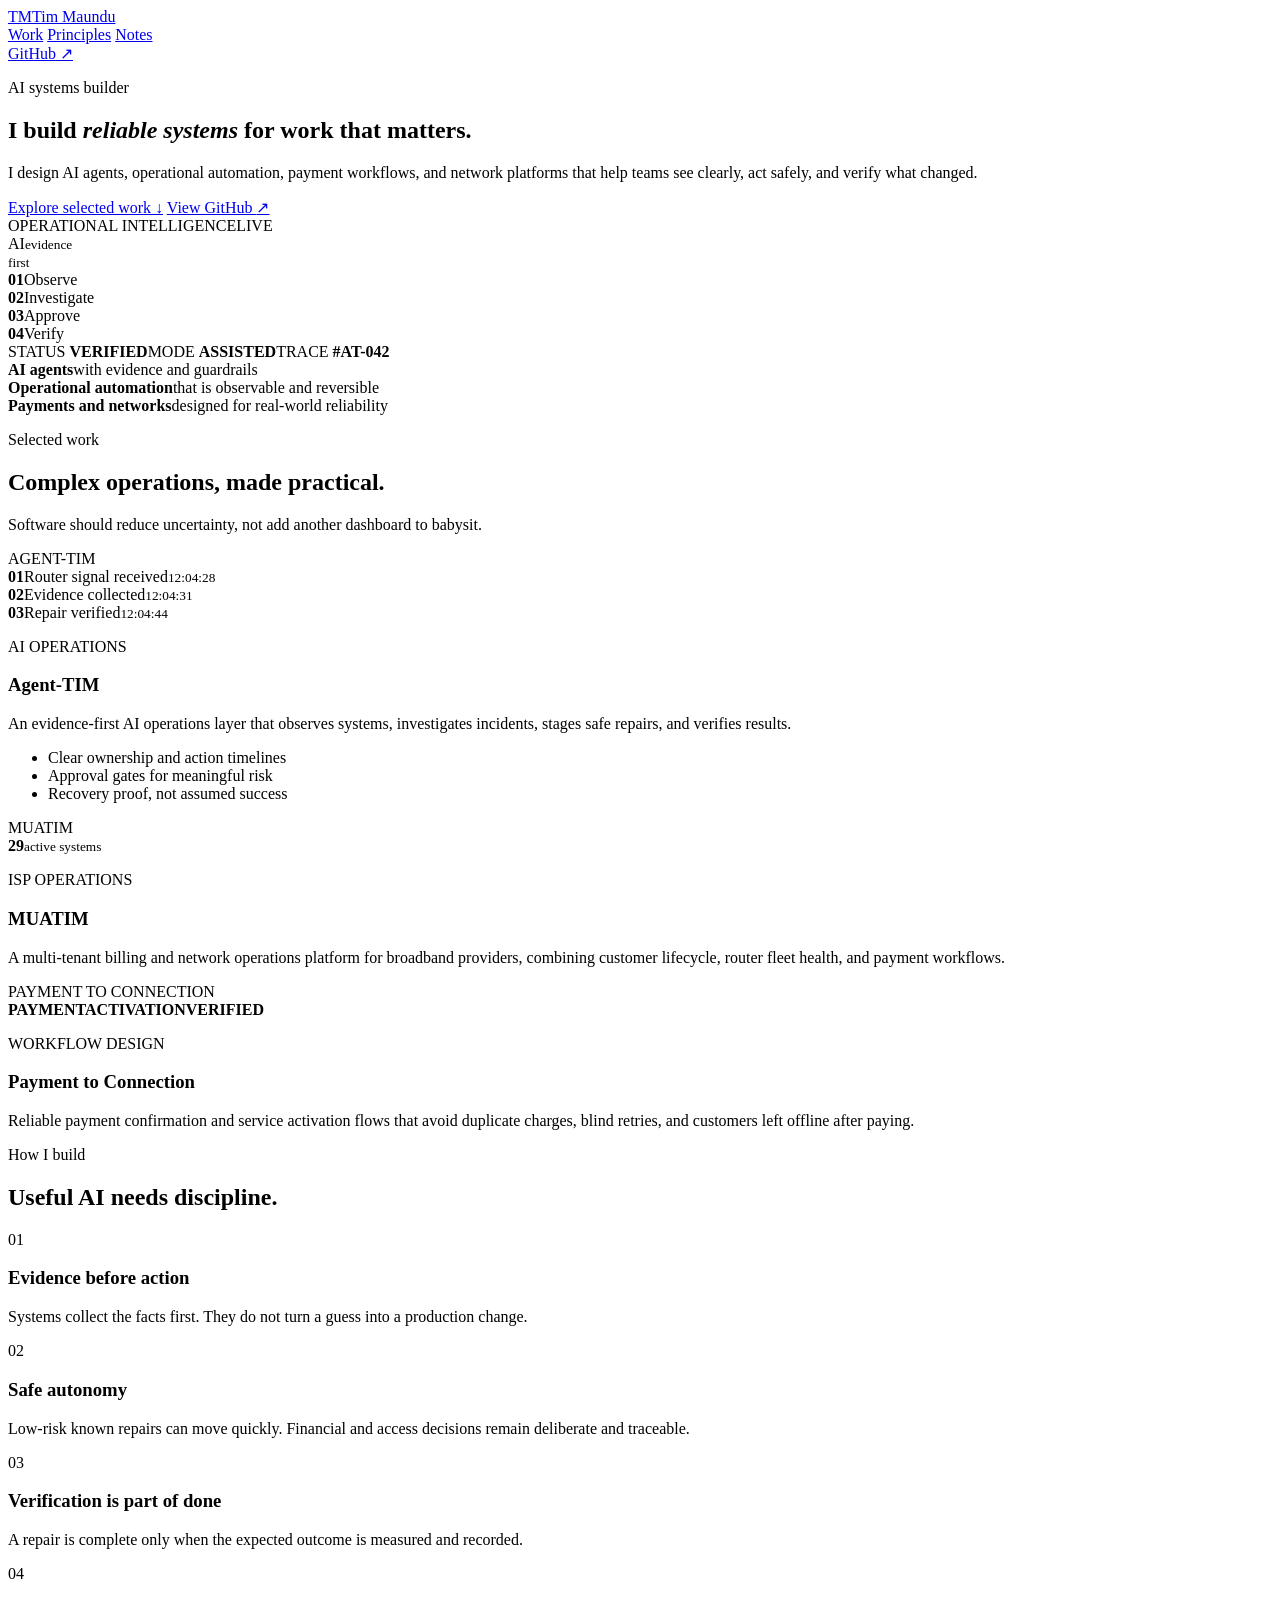
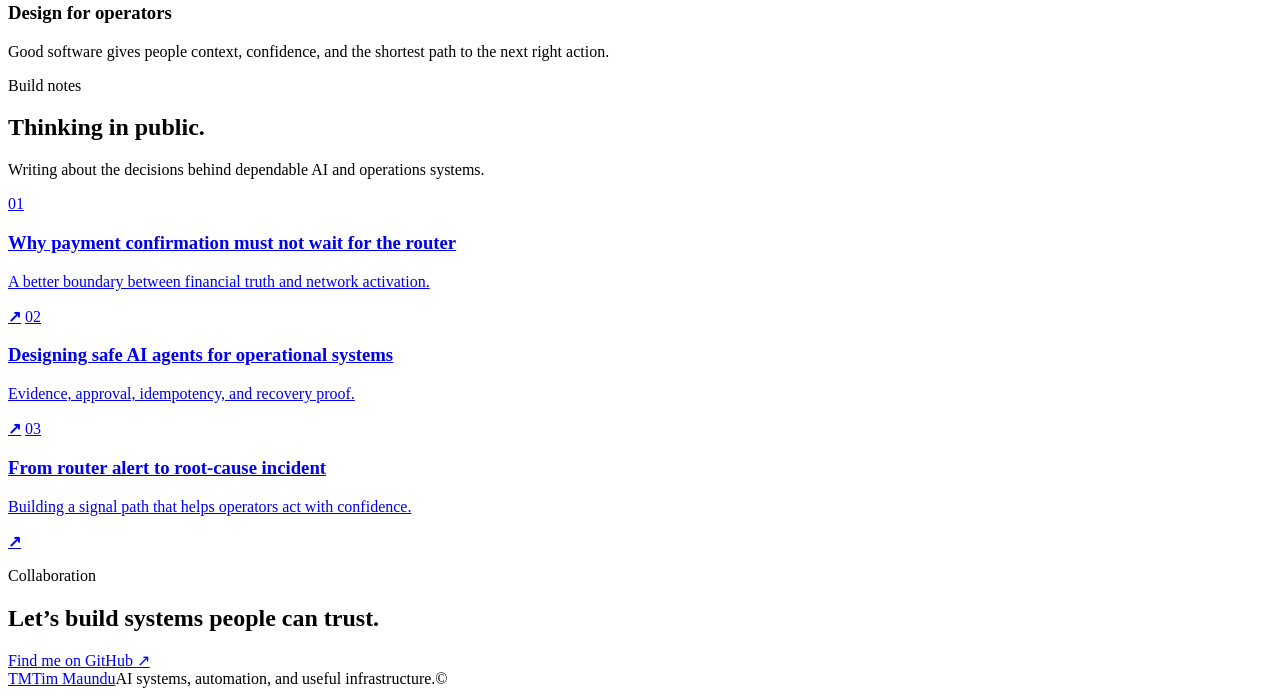
==== index.html @ 943c9ddb "Create index.html" ====
<!doctype html>
<html lang="en">
  <head>
    <meta charset="UTF-8" />
    <meta name="viewport" content="width=device-width, initial-scale=1.0" />
    <meta name="description" content="Tim Maundu builds reliable AI systems, operational automation, and network platforms." />
    <meta name="theme-color" content="#07111a" />
    <title>Tim Maundu | AI Systems Builder</title>
    <link rel="preconnect" href="https://fonts.googleapis.com" />
    <link rel="preconnect" href="https://fonts.gstatic.com" crossorigin />
    <link href="https://fonts.googleapis.com/css2?family=DM+Mono:wght@400;500&family=Manrope:wght@400;500;600;700;800&display=swap" rel="stylesheet" />
    <link rel="stylesheet" href="assets/style.css" />
  </head>
  <body>
    <div class="grid-glow" aria-hidden="true"></div>
    <header class="site-header">
      <a class="brand" href="#top" aria-label="Tim Maundu home"><span class="brand-mark">TM</span><span>Tim Maundu</span></a>
      <nav aria-label="Primary navigation">
        <a href="#work">Work</a>
        <a href="#principles">Principles</a>
        <a href="#notes">Notes</a>
      </nav>
      <a class="header-link" href="https://github.com/timmaundu" target="_blank" rel="noreferrer">GitHub <span aria-hidden="true">↗</span></a>
    </header>

    <main id="top">
      <section class="hero section-shell">
        <div class="hero-copy reveal">
          <p class="eyebrow"><span></span> AI systems builder</p>
          <h1>I build <em>reliable systems</em> for work that matters.</h1>
          <p class="hero-intro">I design AI agents, operational automation, payment workflows, and network platforms that help teams see clearly, act safely, and verify what changed.</p>
          <div class="hero-actions">
            <a class="button button-primary" href="#work">Explore selected work <span aria-hidden="true">↓</span></a>
            <a class="button button-secondary" href="https://github.com/timmaundu" target="_blank" rel="noreferrer">View GitHub <span aria-hidden="true">↗</span></a>
          </div>
        </div>
        <div class="system-panel reveal delay-1" aria-label="Illustration of an AI operations system">
          <div class="system-topline"><span class="signal"></span><span>OPERATIONAL INTELLIGENCE</span><span class="live">LIVE</span></div>
          <div class="system-core">
            <div class="orbit orbit-one"></div><div class="orbit orbit-two"></div>
            <div class="core"><span>AI</span><small>evidence<br />first</small></div>
            <div class="node node-a"><b>01</b><span>Observe</span></div>
            <div class="node node-b"><b>02</b><span>Investigate</span></div>
            <div class="node node-c"><b>03</b><span>Approve</span></div>
            <div class="node node-d"><b>04</b><span>Verify</span></div>
          </div>
          <div class="system-footer"><span>STATUS <b>VERIFIED</b></span><span>MODE <b>ASSISTED</b></span><span>TRACE <b>#AT-042</b></span></div>
        </div>
      </section>

      <section class="proof-strip section-shell reveal" aria-label="Focus areas">
        <div><strong>AI agents</strong><span>with evidence and guardrails</span></div>
        <div><strong>Operational automation</strong><span>that is observable and reversible</span></div>
        <div><strong>Payments and networks</strong><span>designed for real-world reliability</span></div>
      </section>

      <section id="work" class="work section-shell">
        <div class="section-heading reveal"><p class="eyebrow"><span></span> Selected work</p><h2>Complex operations, made practical.</h2><p>Software should reduce uncertainty, not add another dashboard to babysit.</p></div>
        <div class="project-grid">
          <article class="project project-featured reveal">
            <div class="project-visual agent-visual"><div class="visual-header"><span>AGENT-TIM</span><i></i><i></i><i></i></div><div class="timeline"><div><b>01</b><span>Router signal received</span><small>12:04:28</small></div><div><b>02</b><span>Evidence collected</span><small>12:04:31</small></div><div class="active"><b>03</b><span>Repair verified</span><small>12:04:44</small></div></div></div>
            <div class="project-content"><p class="project-label">AI OPERATIONS</p><h3>Agent-TIM</h3><p>An evidence-first AI operations layer that observes systems, investigates incidents, stages safe repairs, and verifies results.</p><ul><li>Clear ownership and action timelines</li><li>Approval gates for meaningful risk</li><li>Recovery proof, not assumed success</li></ul></div>
          </article>
          <article class="project reveal delay-1">
            <div class="project-visual muatim-visual"><span>MUATIM</span><div class="metric-row"><b>29</b><small>active systems</small></div><div class="bars"><i></i><i></i><i></i><i></i><i></i><i></i></div></div>
            <div class="project-content"><p class="project-label">ISP OPERATIONS</p><h3>MUATIM</h3><p>A multi-tenant billing and network operations platform for broadband providers, combining customer lifecycle, router fleet health, and payment workflows.</p></div>
          </article>
          <article class="project reveal delay-2">
            <div class="project-visual payment-visual"><span>PAYMENT TO CONNECTION</span><div class="payment-flow"><b>PAYMENT</b><i></i><b>ACTIVATION</b><i></i><b>VERIFIED</b></div></div>
            <div class="project-content"><p class="project-label">WORKFLOW DESIGN</p><h3>Payment to Connection</h3><p>Reliable payment confirmation and service activation flows that avoid duplicate charges, blind retries, and customers left offline after paying.</p></div>
          </article>
        </div>
      </section>

      <section id="principles" class="principles section-shell">
        <div class="section-heading reveal"><p class="eyebrow"><span></span> How I build</p><h2>Useful AI needs discipline.</h2></div>
        <div class="principle-grid">
          <article class="reveal"><span>01</span><h3>Evidence before action</h3><p>Systems collect the facts first. They do not turn a guess into a production change.</p></article>
          <article class="reveal delay-1"><span>02</span><h3>Safe autonomy</h3><p>Low-risk known repairs can move quickly. Financial and access decisions remain deliberate and traceable.</p></article>
          <article class="reveal delay-2"><span>03</span><h3>Verification is part of done</h3><p>A repair is complete only when the expected outcome is measured and recorded.</p></article>
          <article class="reveal delay-3"><span>04</span><h3>Design for operators</h3><p>Good software gives people context, confidence, and the shortest path to the next right action.</p></article>
        </div>
      </section>

      <section id="notes" class="notes section-shell">
        <div class="section-heading reveal"><p class="eyebrow"><span></span> Build notes</p><h2>Thinking in public.</h2><p>Writing about the decisions behind dependable AI and operations systems.</p></div>
        <div class="note-list reveal">
          <a href="https://github.com/timmaundu" target="_blank" rel="noreferrer"><span>01</span><div><h3>Why payment confirmation must not wait for the router</h3><p>A better boundary between financial truth and network activation.</p></div><b>↗</b></a>
          <a href="https://github.com/timmaundu" target="_blank" rel="noreferrer"><span>02</span><div><h3>Designing safe AI agents for operational systems</h3><p>Evidence, approval, idempotency, and recovery proof.</p></div><b>↗</b></a>
          <a href="https://github.com/timmaundu" target="_blank" rel="noreferrer"><span>03</span><div><h3>From router alert to root-cause incident</h3><p>Building a signal path that helps operators act with confidence.</p></div><b>↗</b></a>
        </div>
      </section>

      <section class="contact section-shell reveal"><p class="eyebrow"><span></span> Collaboration</p><h2>Let’s build systems people can trust.</h2><a class="button button-primary" href="https://github.com/timmaundu" target="_blank" rel="noreferrer">Find me on GitHub <span aria-hidden="true">↗</span></a></section>
    </main>
    <footer><a class="brand" href="#top"><span class="brand-mark">TM</span><span>Tim Maundu</span></a><span>AI systems, automation, and useful infrastructure.</span><span>© <span id="year"></span></span></footer>
    <script src="assets/app.js"></script>
  </body>
</html>
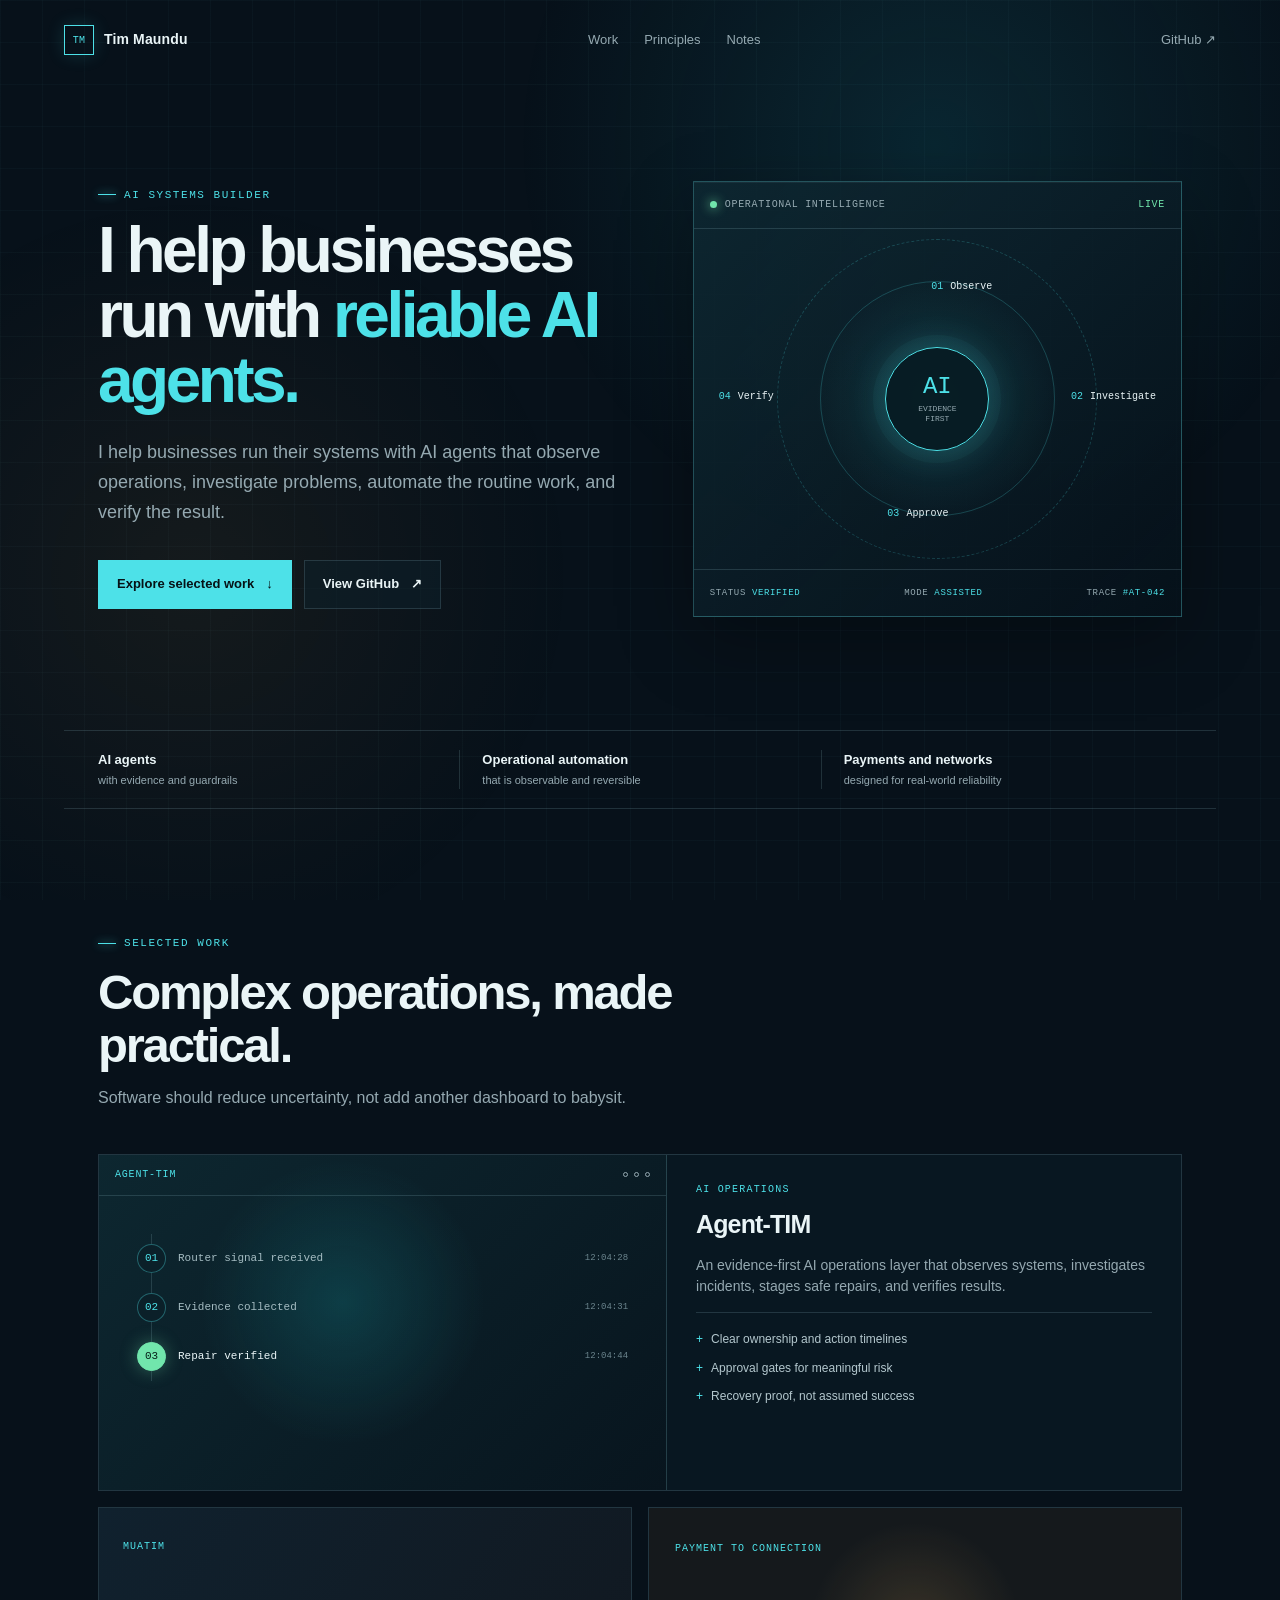
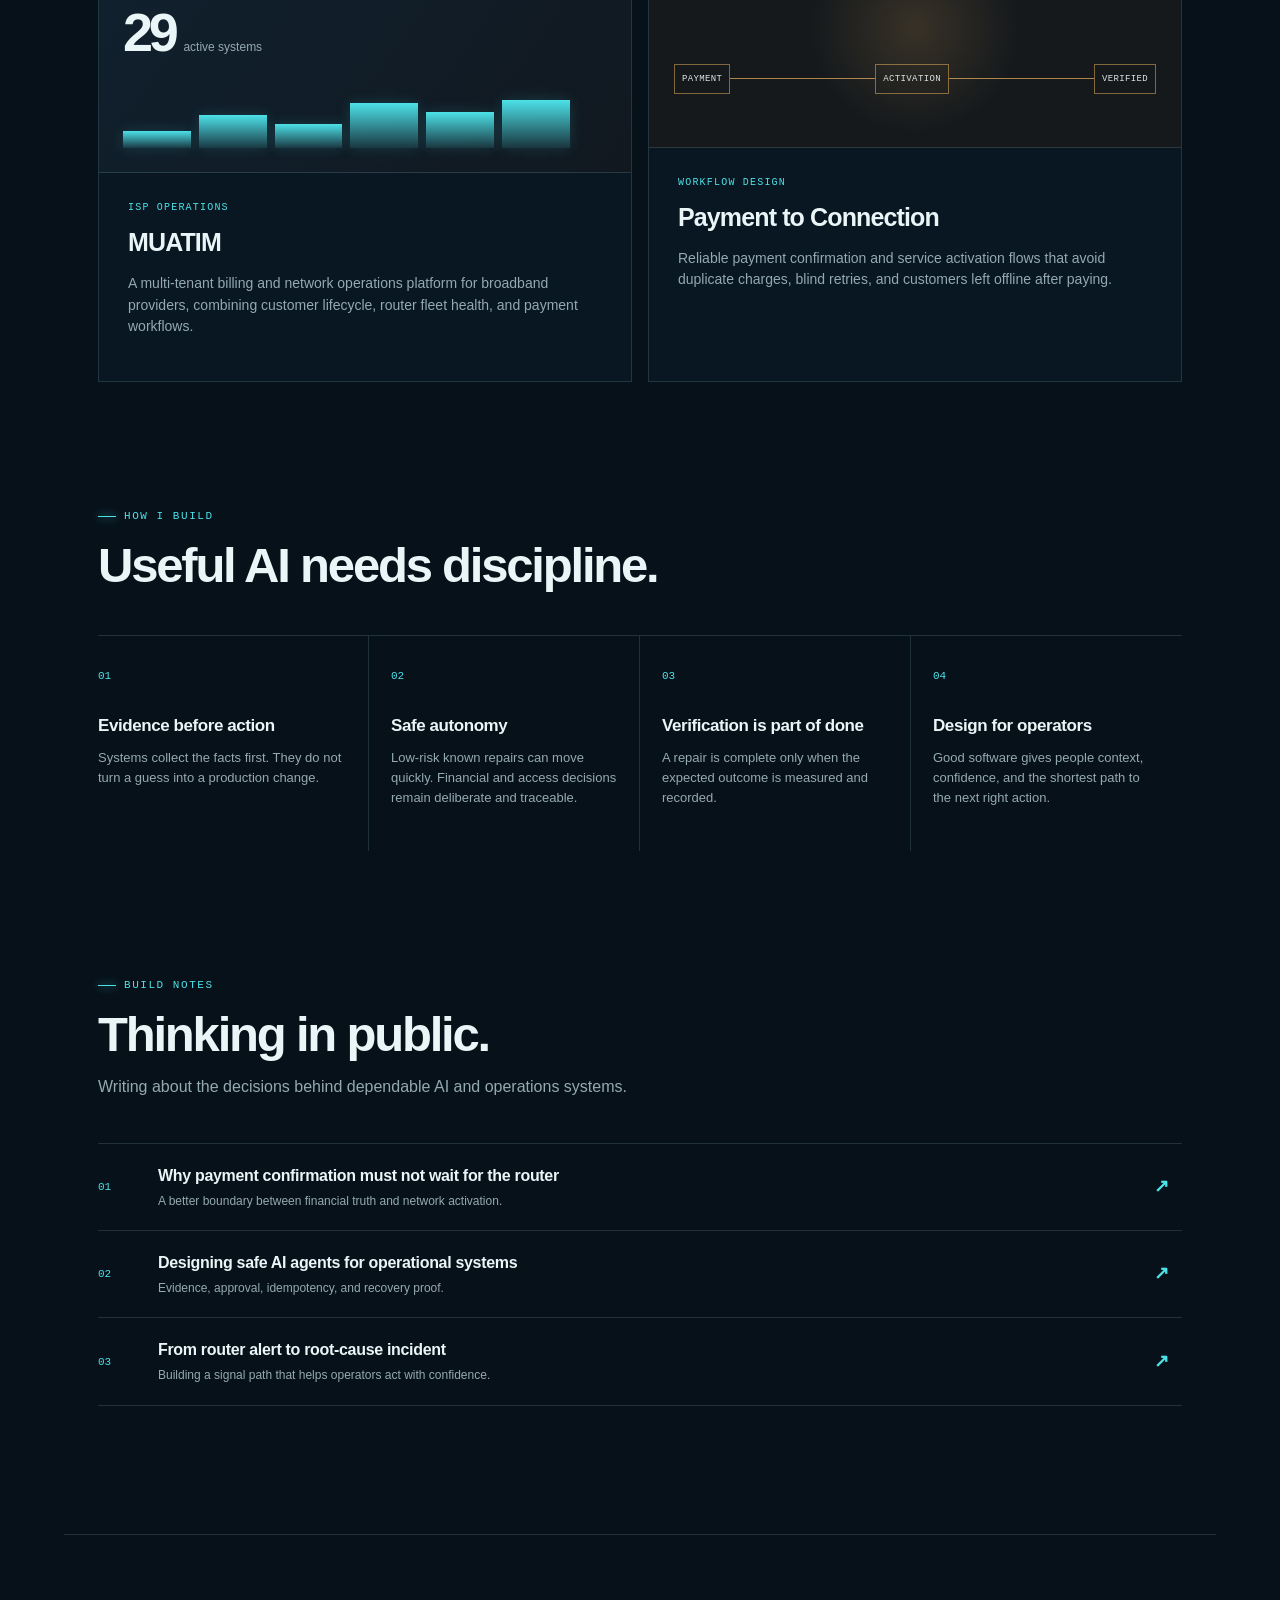
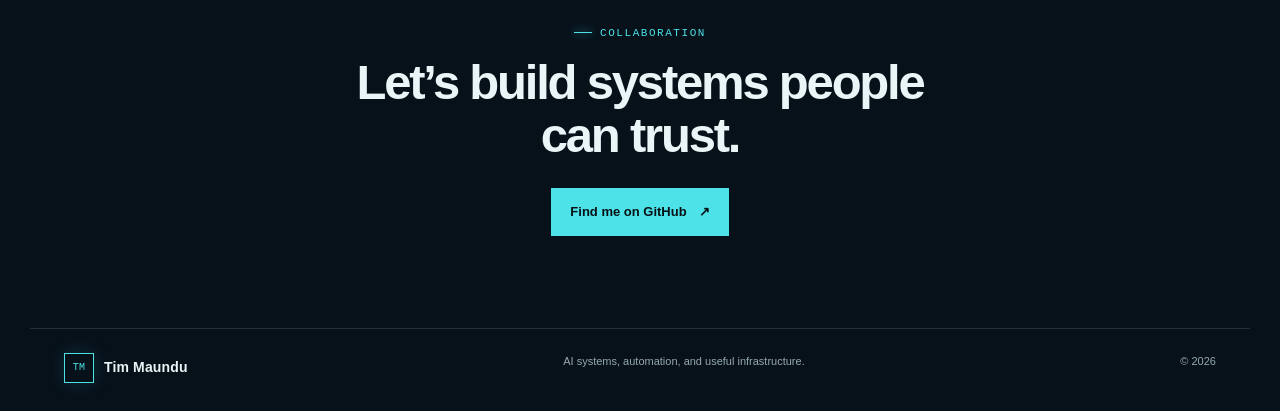
==== commit 06e830f6: "Update index.html" ====
--- a/index.html
+++ b/index.html
@@ -27,8 +27,8 @@
       <section class="hero section-shell">
         <div class="hero-copy reveal">
           <p class="eyebrow"><span></span> AI systems builder</p>
-          <h1>I build <em>reliable systems</em> for work that matters.</h1>
-          <p class="hero-intro">I design AI agents, operational automation, payment workflows, and network platforms that help teams see clearly, act safely, and verify what changed.</p>
+          <h1>I help businesses run with <em>reliable AI agents.</em></h1>
+          <p class="hero-intro">I help businesses run their systems with AI agents that observe operations, investigate problems, automate the routine work, and verify the result.</p>
           <div class="hero-actions">
             <a class="button button-primary" href="#work">Explore selected work <span aria-hidden="true">↓</span></a>
             <a class="button button-secondary" href="https://github.com/timmaundu" target="_blank" rel="noreferrer">View GitHub <span aria-hidden="true">↗</span></a>
--- a/assets/style.css
+++ b/assets/style.css
@@ -0,0 +1 @@
+:root{--ink:#eaf5f7;--muted:#95a9b1;--line:rgba(166,219,226,.16);--surface:#0b1821;--deep:#07111a;--cyan:#4de1e8;--amber:#ffbf65;--green:#71e6ac;--font:'Manrope',sans-serif;--mono:'DM Mono',monospace}*{box-sizing:border-box}html{scroll-behavior:smooth}body{margin:0;color:var(--ink);background:var(--deep);font-family:var(--font);line-height:1.55;overflow-x:hidden}.grid-glow{position:fixed;z-index:-1;inset:0;background:radial-gradient(circle at 73% 16%,rgba(25,148,168,.16),transparent 26rem),radial-gradient(circle at 15% 64%,rgba(255,176,79,.06),transparent 24rem),linear-gradient(rgba(112,188,197,.035) 1px,transparent 1px),linear-gradient(90deg,rgba(112,188,197,.035) 1px,transparent 1px);background-size:auto,auto,42px 42px,42px 42px}.site-header{max-width:1220px;margin:auto;padding:25px 34px;display:flex;align-items:center;justify-content:space-between}.brand{display:inline-flex;align-items:center;gap:10px;color:var(--ink);text-decoration:none;font-size:14px;font-weight:800;letter-spacing:.01em}.brand-mark{display:grid;place-items:center;width:30px;height:30px;border:1px solid var(--cyan);color:var(--cyan);font:500 10px var(--mono);box-shadow:0 0 18px rgba(77,225,232,.15)}nav{display:flex;gap:26px}nav a,.header-link{color:var(--muted);font-size:13px;text-decoration:none;transition:color .2s}nav a:hover,.header-link:hover{color:var(--cyan)}.section-shell{max-width:1152px;margin:auto;padding-left:34px;padding-right:34px}.hero{min-height:650px;display:grid;grid-template-columns:1.05fr .95fr;align-items:center;gap:54px;padding-top:65px;padding-bottom:78px}.eyebrow{margin:0 0 17px;color:var(--cyan);font:500 11px var(--mono);letter-spacing:.14em;text-transform:uppercase;display:flex;align-items:center;gap:8px}.eyebrow span{width:18px;height:1px;background:var(--cyan);box-shadow:0 0 9px var(--cyan)}h1,h2,h3,p{margin-top:0}h1{max-width:660px;font-size:clamp(42px,5vw,70px);letter-spacing:-.055em;line-height:1.02;margin-bottom:25px}h1 em{font-style:normal;color:var(--cyan)}.hero-intro{max-width:580px;color:var(--muted);font-size:18px;line-height:1.65}.hero-actions{display:flex;flex-wrap:wrap;gap:12px;margin-top:33px}.button{display:inline-flex;align-items:center;gap:12px;padding:13px 18px;text-decoration:none;font-size:13px;font-weight:800;border:1px solid var(--line);transition:transform .2s,background .2s}.button:hover{transform:translateY(-2px)}.button-primary{color:#061216;background:var(--cyan);border-color:var(--cyan)}.button-secondary{color:var(--ink);background:rgba(14,35,45,.48)}.system-panel{border:1px solid rgba(99,222,230,.29);background:linear-gradient(135deg,rgba(14,39,49,.92),rgba(6,17,26,.75));box-shadow:0 24px 70px rgba(0,0,0,.3),inset 0 1px 0 rgba(255,255,255,.05);min-height:435px;position:relative;overflow:hidden}.system-topline,.system-footer{height:47px;border-bottom:1px solid var(--line);padding:0 16px;display:flex;align-items:center;gap:8px;font:500 10px var(--mono);letter-spacing:.07em;color:var(--muted)}.system-topline .signal{width:7px;height:7px;background:var(--green);border-radius:50%;box-shadow:0 0 11px var(--green)}.system-topline .live{margin-left:auto;color:var(--green)}.system-core{height:340px;position:relative;display:grid;place-items:center;background:radial-gradient(circle,rgba(50,187,195,.17),transparent 41%)}.core{z-index:3;width:104px;height:104px;border-radius:50%;display:grid;place-content:center;text-align:center;border:1px solid var(--cyan);background:rgba(7,27,35,.9);box-shadow:0 0 0 12px rgba(77,225,232,.04),0 0 38px rgba(77,225,232,.23)}.core span{font:500 24px var(--mono);color:var(--cyan)}.core small{font:500 8px var(--mono);color:var(--muted);line-height:1.2;margin-top:4px;text-transform:uppercase}.orbit{position:absolute;border:1px solid rgba(77,225,232,.22);border-radius:50%}.orbit-one{width:235px;height:235px;animation:spin 15s linear infinite}.orbit-two{width:320px;height:320px;border-style:dashed;animation:spin 26s linear reverse infinite}.node{position:absolute;z-index:4;display:flex;gap:7px;align-items:center;font-size:10px;font-family:var(--mono);color:var(--ink)}.node b{color:var(--cyan);font-weight:500}.node-a{top:50px;left:55%;transform:translateX(-50%)}.node-b{right:25px;top:160px}.node-c{bottom:47px;left:46%;transform:translateX(-50%)}.node-d{left:25px;top:160px}.system-footer{border-top:1px solid var(--line);border-bottom:0;justify-content:space-between;font-size:9px}.system-footer b{color:var(--cyan);font-weight:500}.proof-strip{border-top:1px solid var(--line);border-bottom:1px solid var(--line);display:grid;grid-template-columns:repeat(3,1fr);padding-top:19px;padding-bottom:19px}.proof-strip div{padding:0 22px;border-left:1px solid var(--line)}.proof-strip div:first-child{padding-left:0;border:0}.proof-strip strong{display:block;font-size:13px}.proof-strip span{display:block;color:var(--muted);font-size:11px;margin-top:2px}.work,.principles,.notes{padding-top:128px}.section-heading{max-width:650px;margin-bottom:43px}.section-heading h2,.contact h2{font-size:clamp(31px,4vw,49px);line-height:1.08;letter-spacing:-.045em;margin-bottom:14px}.section-heading>p:last-child{color:var(--muted);font-size:16px}.project-grid{display:grid;grid-template-columns:1fr 1fr;gap:16px}.project{border:1px solid var(--line);background:rgba(11,28,38,.63);min-width:0}.project-featured{grid-column:span 2;display:grid;grid-template-columns:1.05fr .95fr}.project-visual{min-height:240px;border-bottom:1px solid var(--line);position:relative;overflow:hidden}.project-featured .project-visual{border-bottom:0;border-right:1px solid var(--line);min-height:335px}.project-content{padding:29px}.project-label{font:500 10px var(--mono);color:var(--cyan);letter-spacing:.12em}.project-content h3{font-size:25px;letter-spacing:-.035em;margin-bottom:11px}.project-content>p:not(.project-label){color:var(--muted);font-size:14px}.project-content ul{padding:12px 0 0;margin:0;list-style:none;border-top:1px solid var(--line);color:#b4c8ce;font-size:12px}.project-content li{padding:5px 0}.project-content li:before{content:'+';color:var(--cyan);margin-right:8px}.agent-visual{background:radial-gradient(circle at 43% 44%,rgba(26,196,204,.18),transparent 38%),linear-gradient(135deg,#0d2730,#08151e)}.visual-header{height:41px;border-bottom:1px solid var(--line);display:flex;align-items:center;gap:6px;padding:0 16px;color:var(--cyan);font:500 10px var(--mono);letter-spacing:.08em}.visual-header i{width:5px;height:5px;border:1px solid var(--muted);border-radius:50%;margin-left:auto}.visual-header i~i{margin-left:0}.timeline{position:absolute;left:38px;right:38px;top:79px}.timeline:before{content:'';position:absolute;top:0;bottom:0;left:14px;width:1px;background:var(--line)}.timeline div{display:grid;grid-template-columns:30px 1fr auto;align-items:center;gap:11px;padding:10px 0;position:relative;font:500 11px var(--mono);color:#a5bcc2}.timeline b{z-index:1;width:29px;height:29px;border-radius:50%;display:grid;place-items:center;color:var(--cyan);background:#0b2029;border:1px solid rgba(77,225,232,.35);font-weight:400}.timeline small{font-size:9px;color:#6b848d}.timeline .active{color:var(--ink)}.timeline .active b{background:var(--green);border-color:var(--green);color:#062019;box-shadow:0 0 17px rgba(113,230,172,.35)}.muatim-visual{padding:24px;background:linear-gradient(125deg,#10212e,#111820)}.muatim-visual>span,.payment-visual>span{font:500 10px var(--mono);color:var(--cyan);letter-spacing:.1em}.metric-row{margin-top:34px;display:flex;align-items:baseline;gap:9px}.metric-row b{font-size:54px;letter-spacing:-.08em}.metric-row small{color:var(--muted);font-size:12px}.bars{height:50px;margin-top:24px;display:flex;align-items:end;gap:8px}.bars i{width:14%;background:linear-gradient(var(--cyan),rgba(77,225,232,.14));height:var(--h);box-shadow:0 0 14px rgba(77,225,232,.16)}.bars i:nth-child(1){--h:35%}.bars i:nth-child(2){--h:66%}.bars i:nth-child(3){--h:49%}.bars i:nth-child(4){--h:91%}.bars i:nth-child(5){--h:73%}.bars i:nth-child(6){--h:96%}.payment-visual{padding:26px;background:radial-gradient(circle at 50% 50%,rgba(255,191,101,.15),transparent 36%),#15191c}.payment-flow{position:absolute;left:25px;right:25px;bottom:53px;display:flex;align-items:center;justify-content:space-between;color:#dbe5e5;font:500 9px var(--mono);letter-spacing:.04em}.payment-flow b{border:1px solid rgba(255,191,101,.47);padding:9px 7px;font-weight:400}.payment-flow i{height:1px;flex:1;background:var(--amber);opacity:.65}.principle-grid{display:grid;grid-template-columns:repeat(4,1fr);border-top:1px solid var(--line)}.principle-grid article{padding:26px 22px 7px;border-right:1px solid var(--line);min-height:215px}.principle-grid article:first-child{padding-left:0}.principle-grid article:last-child{border:0}.principle-grid span{color:var(--cyan);font:500 11px var(--mono)}.principle-grid h3{font-size:17px;letter-spacing:-.025em;margin:26px 0 9px}.principle-grid p{color:var(--muted);font-size:13px}.notes{padding-bottom:128px}.note-list{border-top:1px solid var(--line)}.note-list a{display:grid;grid-template-columns:48px 1fr 28px;gap:12px;align-items:center;border-bottom:1px solid var(--line);padding:20px 0;color:var(--ink);text-decoration:none;transition:padding .25s,background .25s}.note-list a:hover{padding-left:12px;background:rgba(77,225,232,.035)}.note-list span{font:500 11px var(--mono);color:var(--cyan)}.note-list h3{font-size:16px;letter-spacing:-.02em;margin:0 0 3px}.note-list p{color:var(--muted);font-size:12px;margin:0}.note-list b{color:var(--cyan);font-size:18px}.contact{border-top:1px solid var(--line);padding-top:92px;padding-bottom:92px;text-align:center;display:grid;justify-items:center}.contact h2{max-width:600px;margin-bottom:26px}footer{max-width:1220px;margin:auto;border-top:1px solid var(--line);padding:24px 34px;display:flex;justify-content:space-between;gap:16px;color:var(--muted);font-size:11px}.reveal{opacity:0;transform:translateY(18px);transition:opacity .65s ease,transform .65s ease}.reveal.visible{opacity:1;transform:none}.delay-1{transition-delay:.12s}.delay-2{transition-delay:.22s}.delay-3{transition-delay:.32s}@keyframes spin{to{transform:rotate(360deg)}}@media(max-width:800px){.site-header{padding:19px 20px}nav{display:none}.section-shell{padding-left:20px;padding-right:20px}.hero{grid-template-columns:1fr;gap:40px;min-height:auto;padding-top:60px;padding-bottom:58px}.hero-intro{font-size:16px}.system-panel{min-height:370px}.system-core{height:275px}.orbit-two{width:265px;height:265px}.orbit-one{width:190px;height:190px}.node-a{top:28px}.node-b{right:13px;top:128px}.node-c{bottom:25px}.node-d{left:13px;top:128px}.proof-strip{grid-template-columns:1fr;gap:15px}.proof-strip div{padding:0;border:0}.work,.principles,.notes{padding-top:80px}.project-grid{grid-template-columns:1fr}.project-featured{grid-column:span 1;display:block}.project-featured .project-visual{border-right:0;border-bottom:1px solid var(--line);min-height:280px}.principle-grid{grid-template-columns:1fr 1fr}.principle-grid article,.principle-grid article:first-child{padding:20px 12px;min-height:180px}.principle-grid article:nth-child(2){border:0}.principle-grid article:nth-child(3){border-bottom:0}.notes{padding-bottom:80px}footer{padding:22px 20px;flex-wrap:wrap}.header-link{font-size:12px}}@media(max-width:460px){h1{font-size:43px}.site-header .brand{font-size:12px}.system-panel{margin:0 -4px}.principle-grid{grid-template-columns:1fr}.principle-grid article{border-right:0;border-bottom:1px solid var(--line)!important}.principle-grid article:last-child{border-bottom:0!important}.note-list a{grid-template-columns:33px 1fr 17px}.note-list h3{font-size:14px}.note-list p{font-size:11px}}
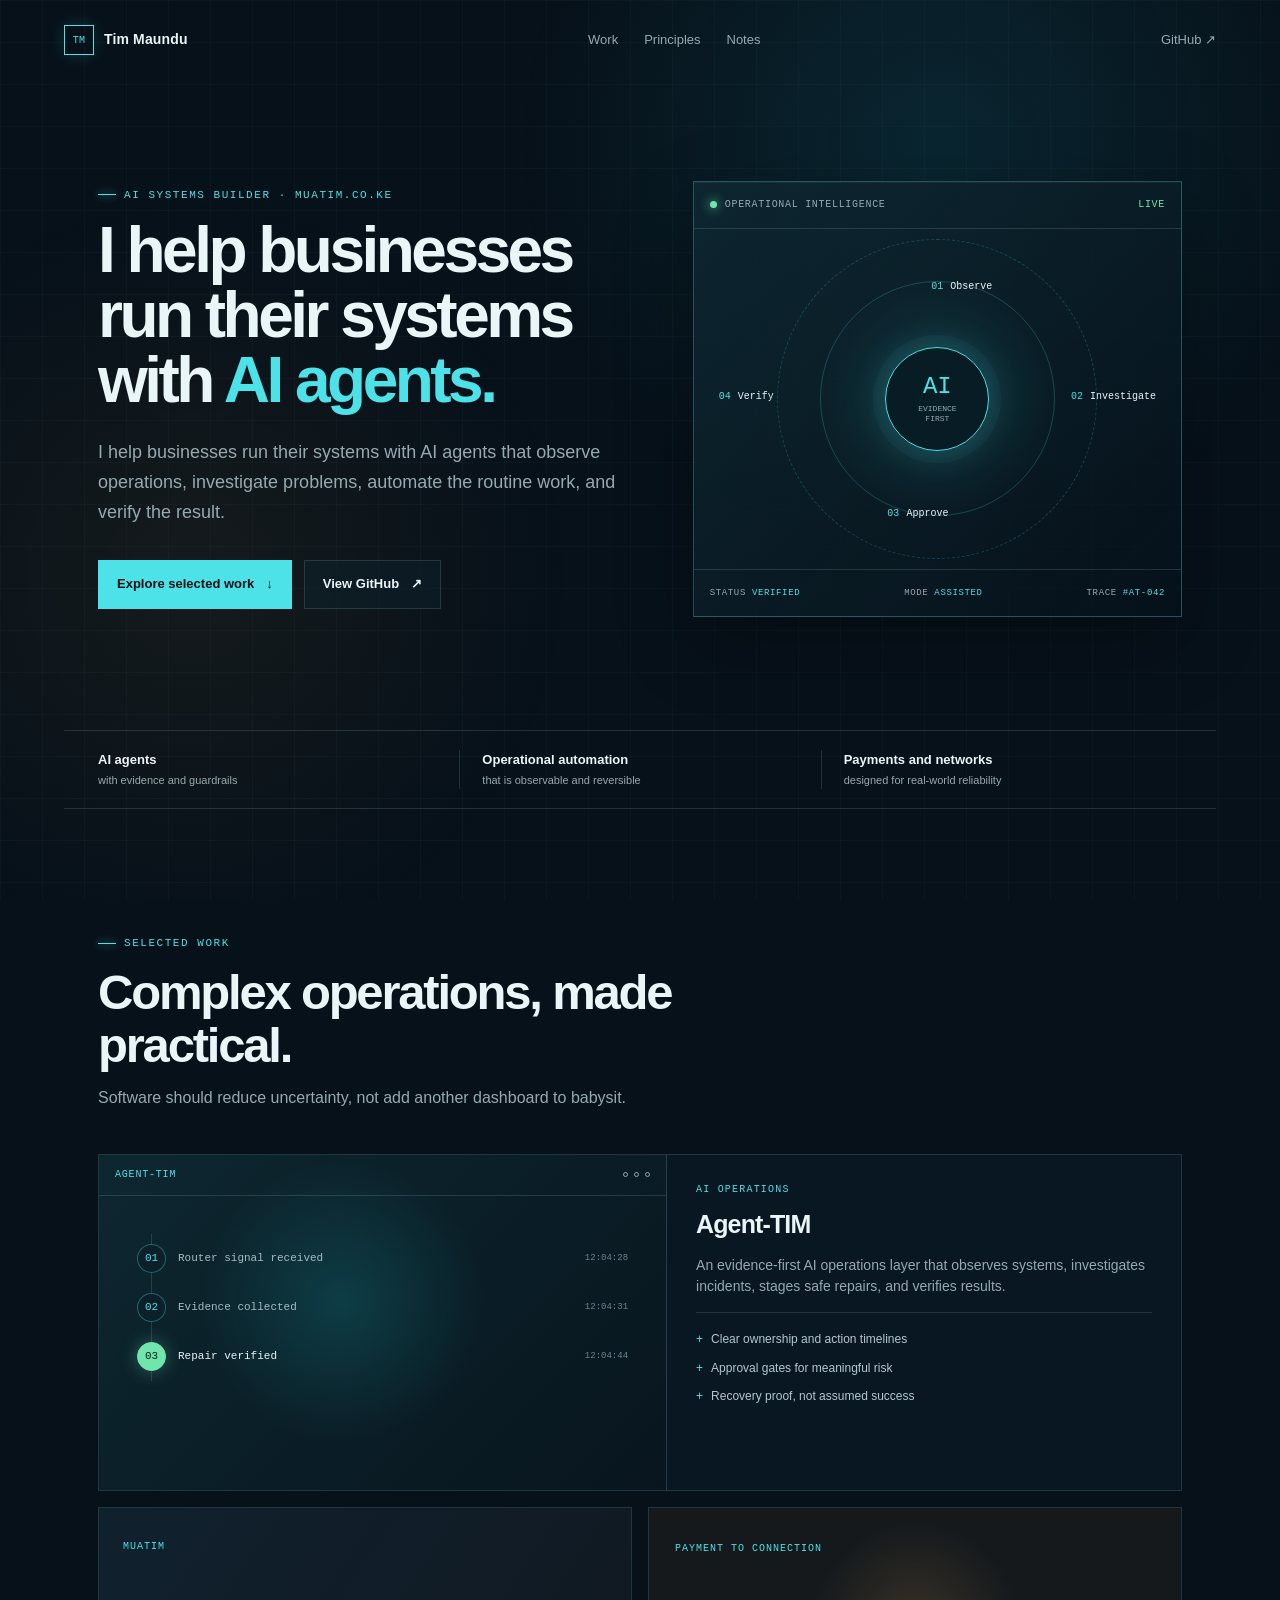
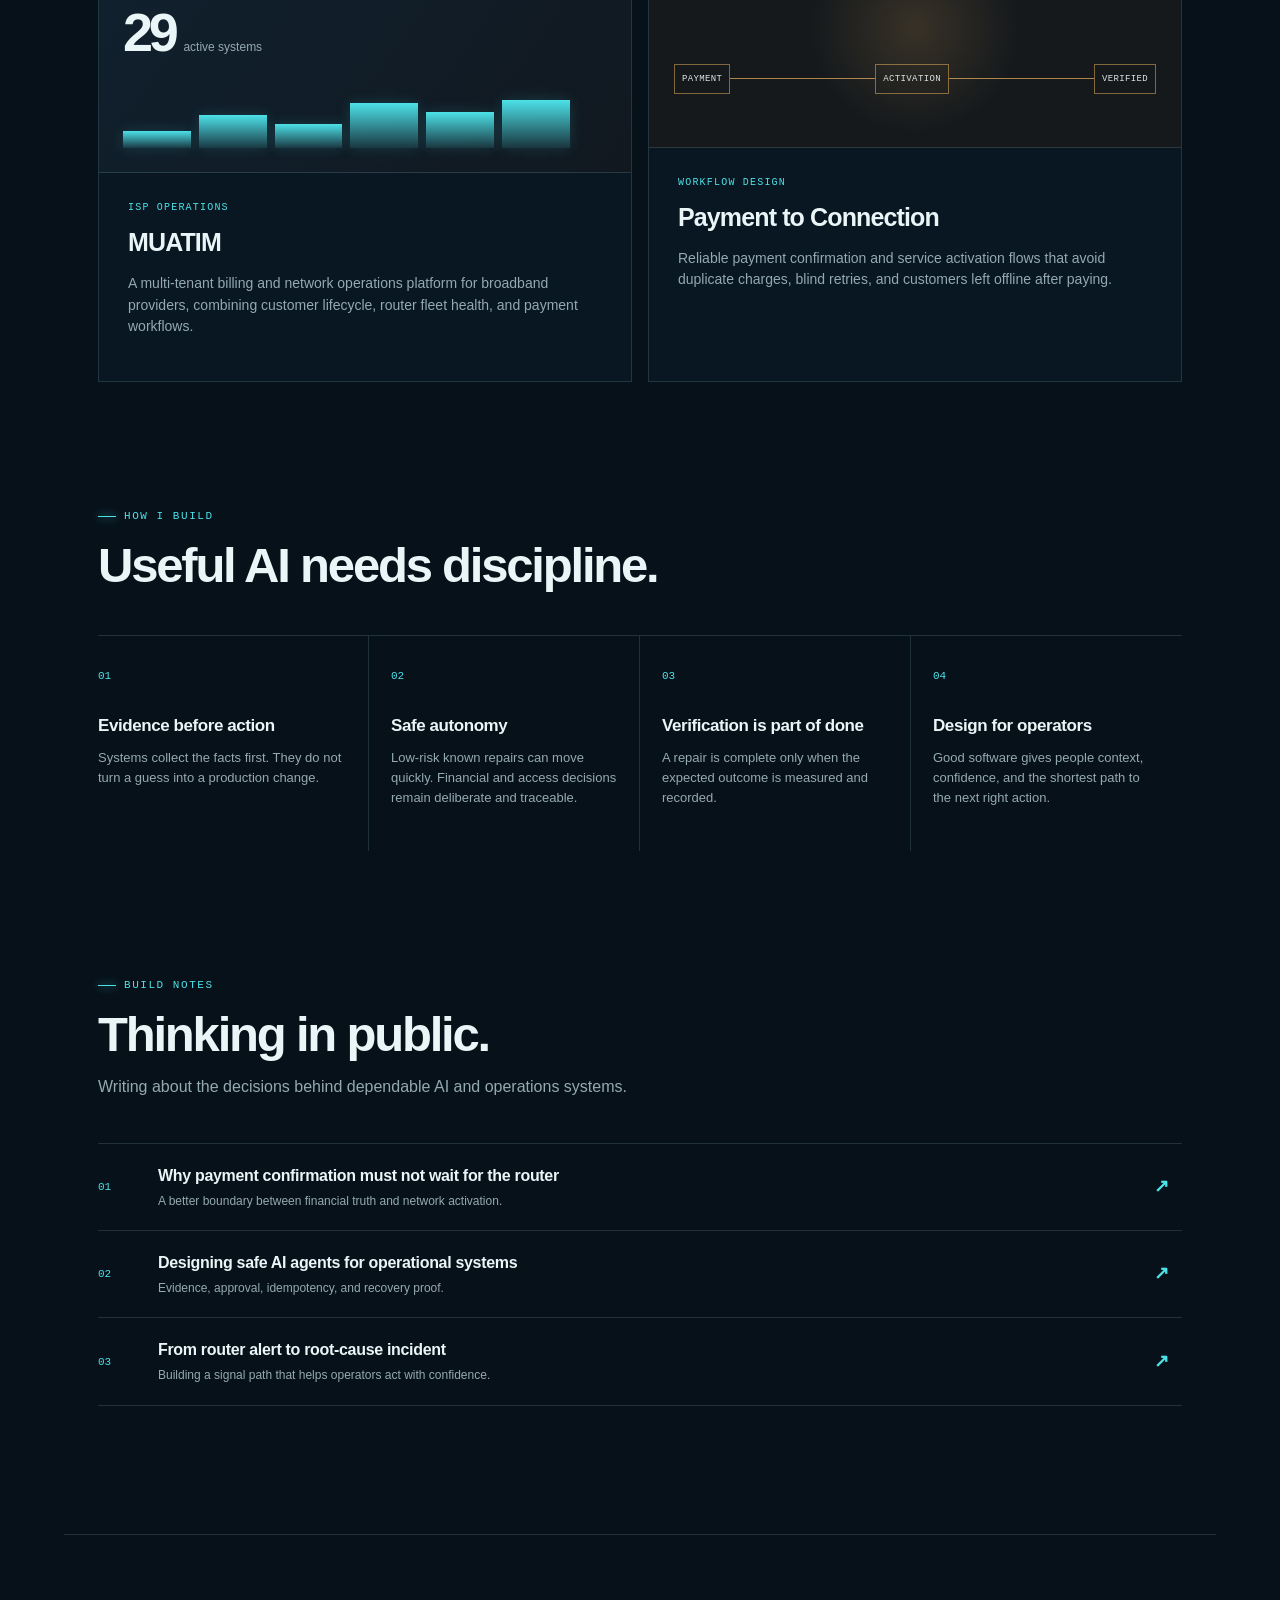
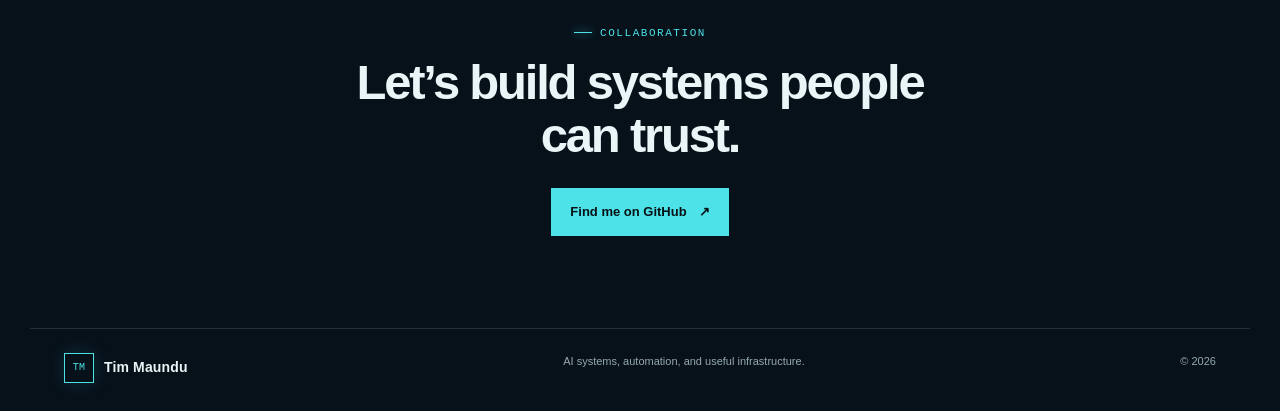
==== commit ff660b75: "Update index.html" ====
--- a/index.html
+++ b/index.html
@@ -26,8 +26,8 @@
     <main id="top">
       <section class="hero section-shell">
         <div class="hero-copy reveal">
-          <p class="eyebrow"><span></span> AI systems builder</p>
-          <h1>I help businesses run with <em>reliable AI agents.</em></h1>
+          <p class="eyebrow"><span></span> AI systems builder · MUATIM.co.ke</p>
+          <h1>I help businesses run their systems with <em>AI agents.</em></h1>
           <p class="hero-intro">I help businesses run their systems with AI agents that observe operations, investigate problems, automate the routine work, and verify the result.</p>
           <div class="hero-actions">
             <a class="button button-primary" href="#work">Explore selected work <span aria-hidden="true">↓</span></a>
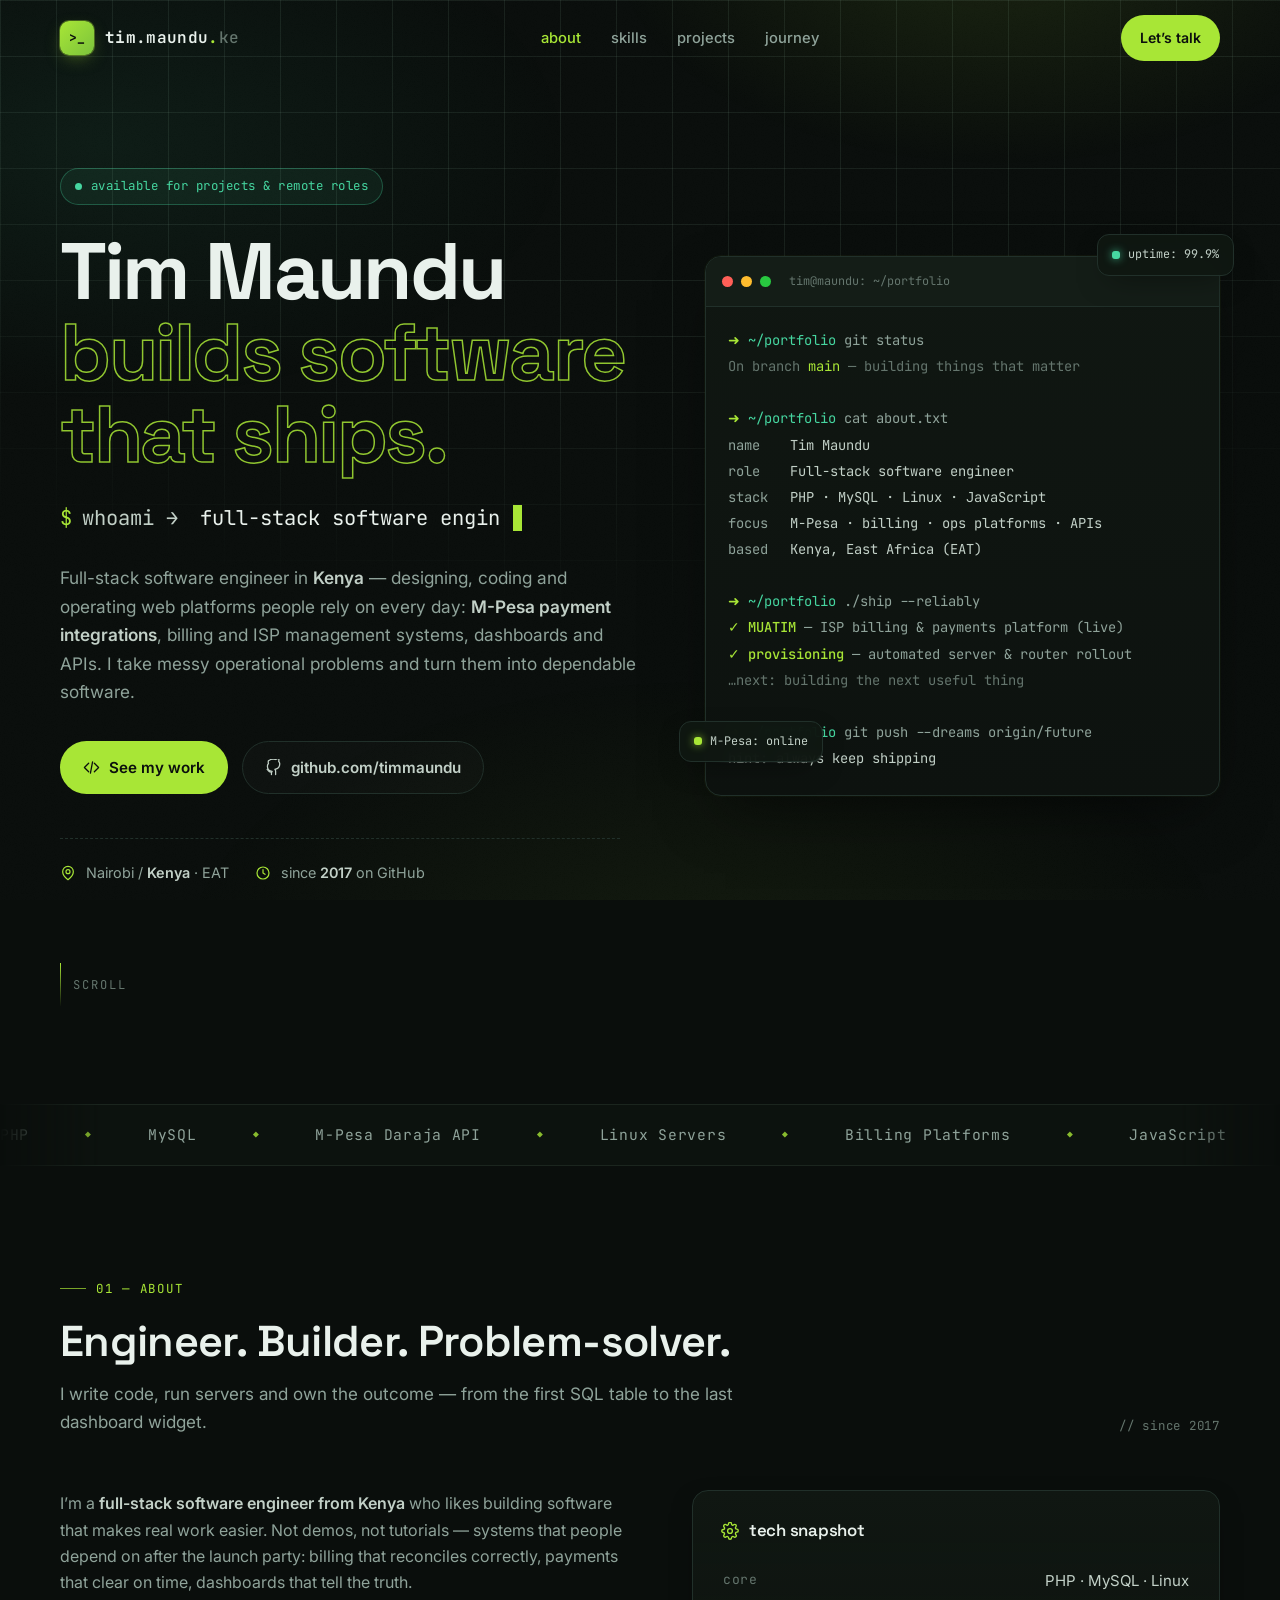
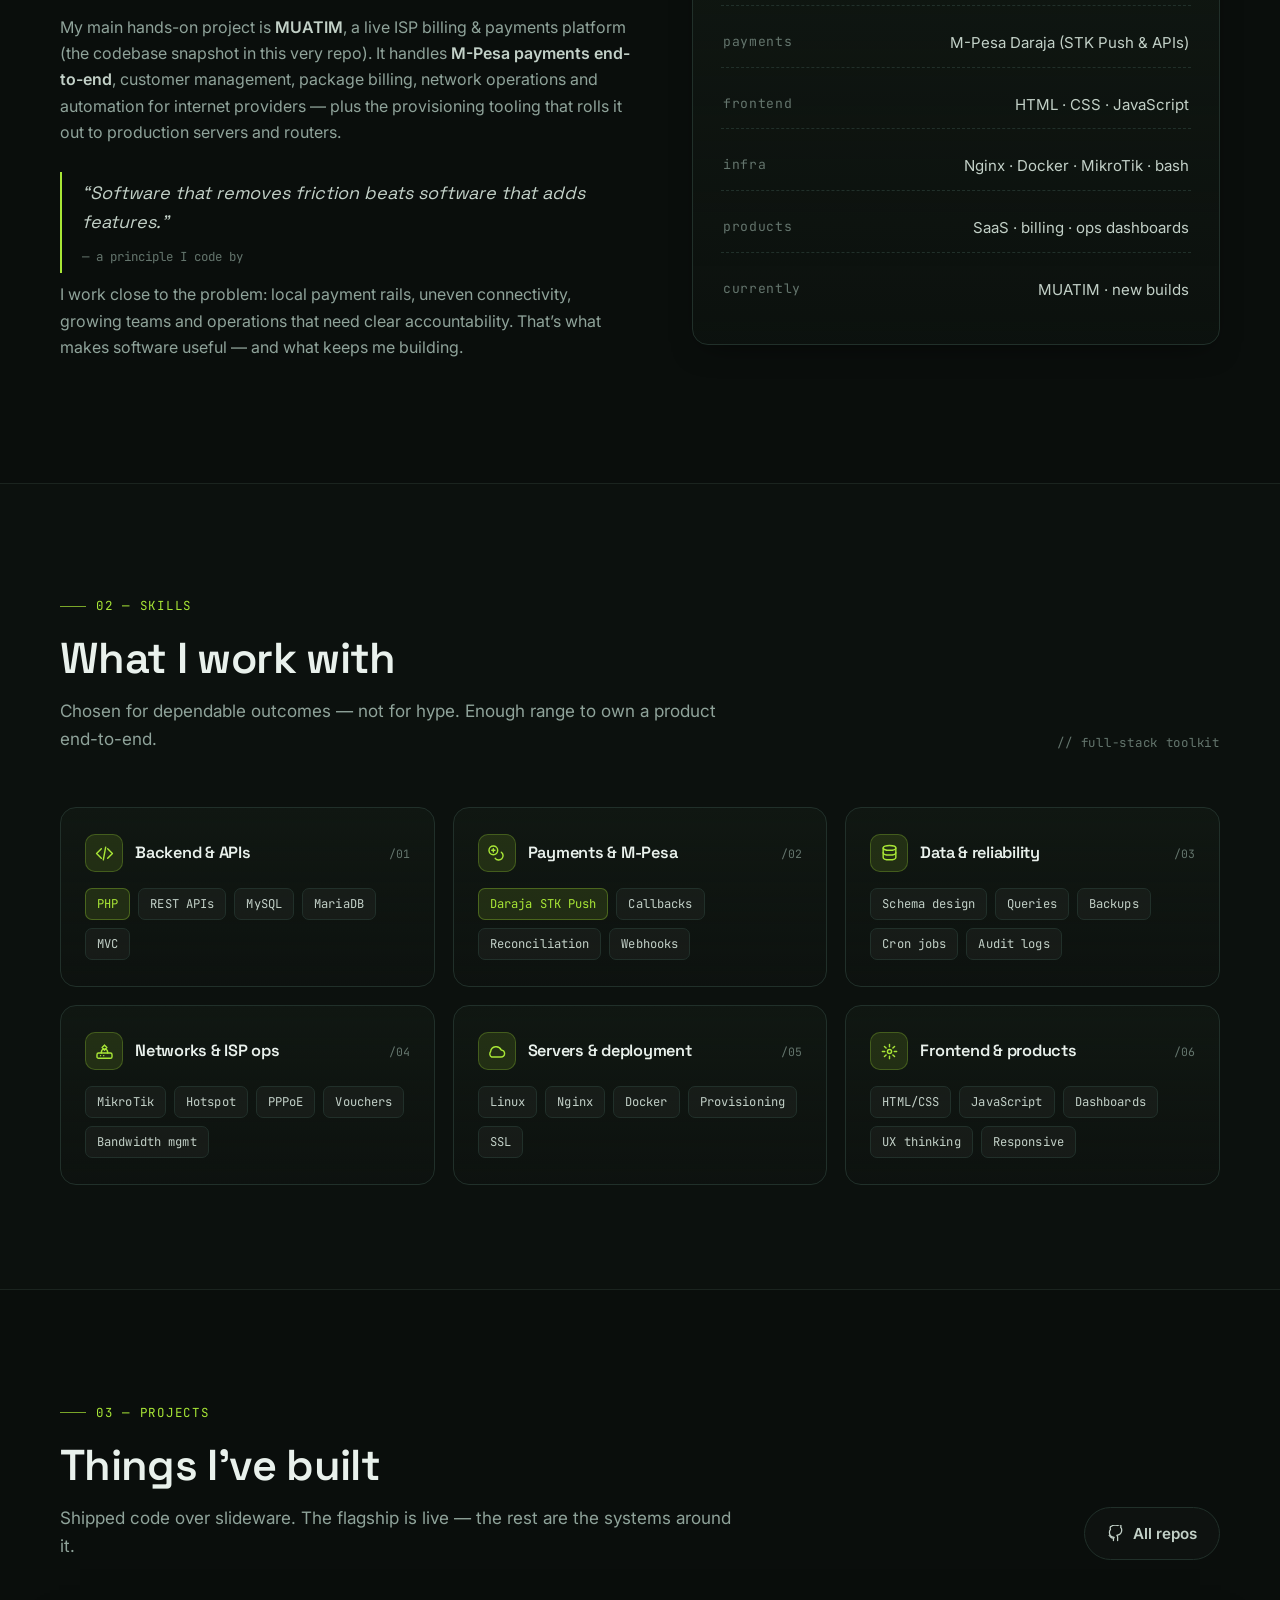
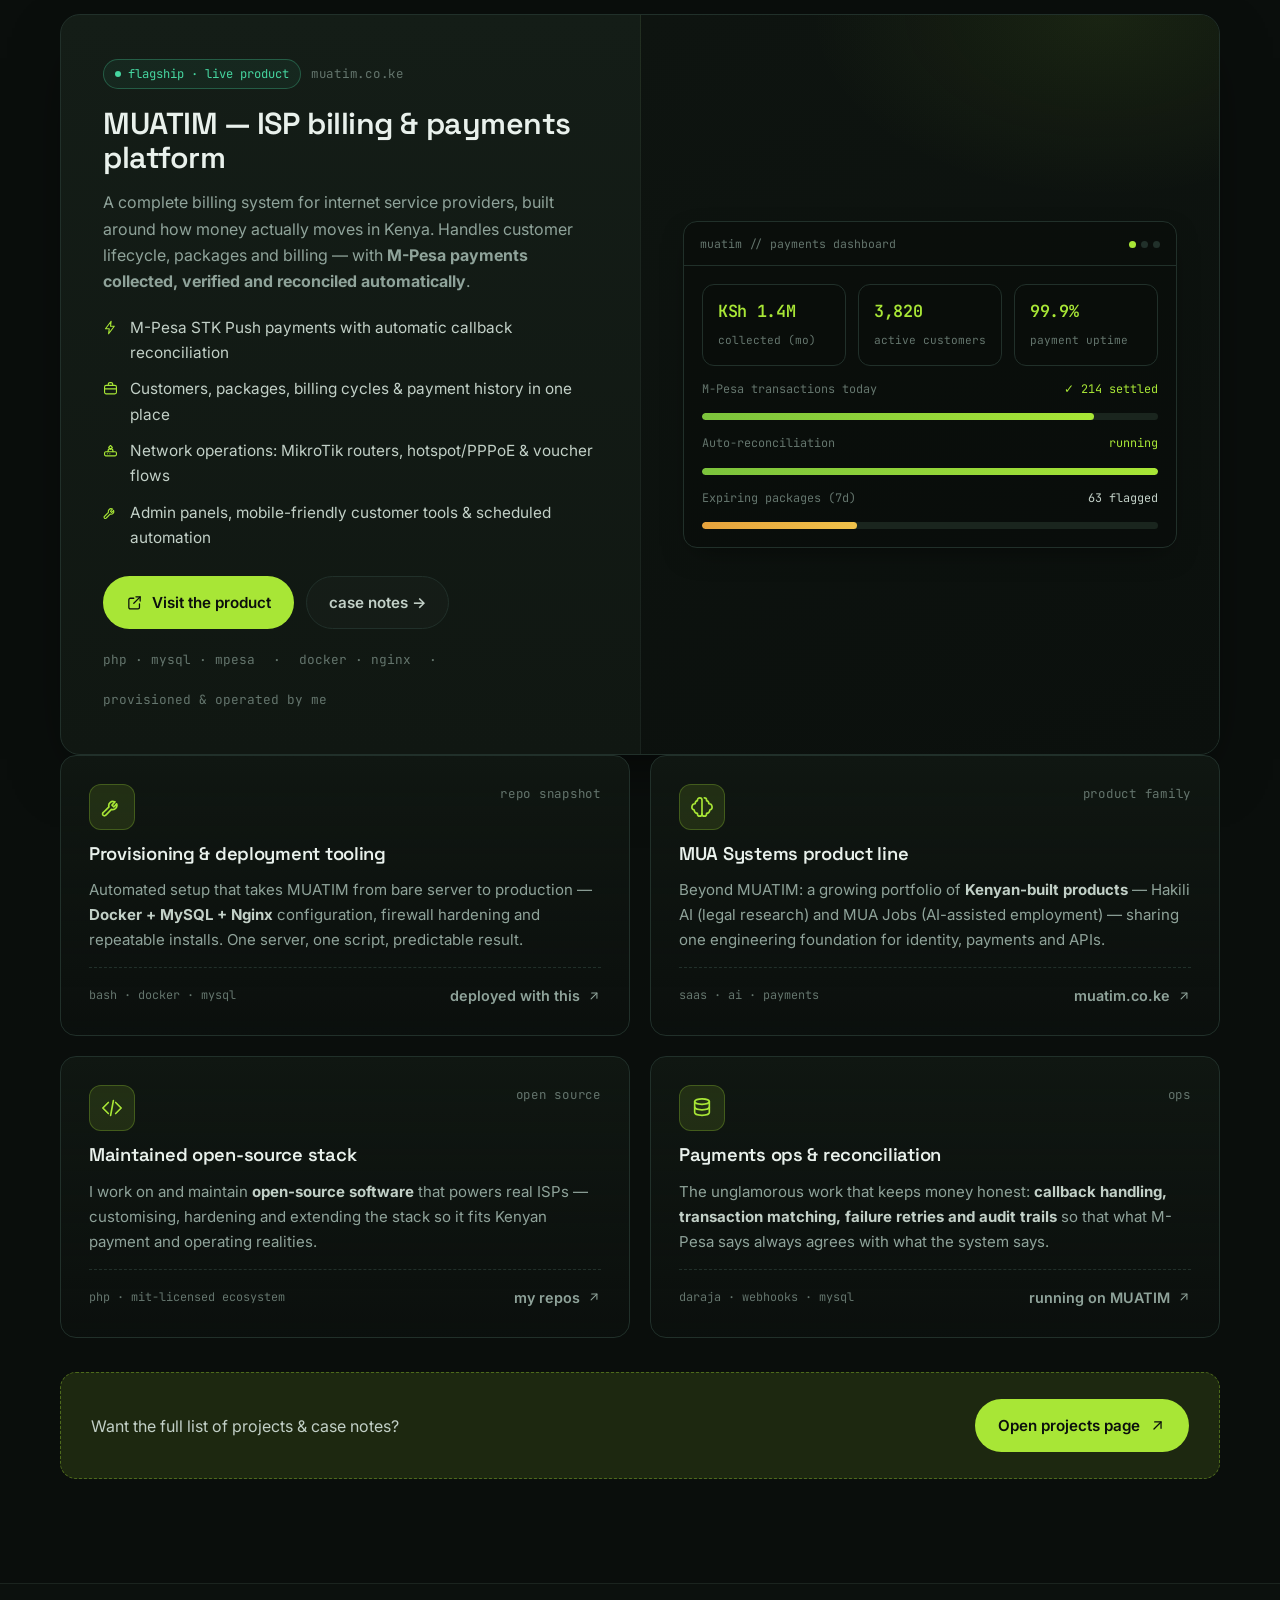
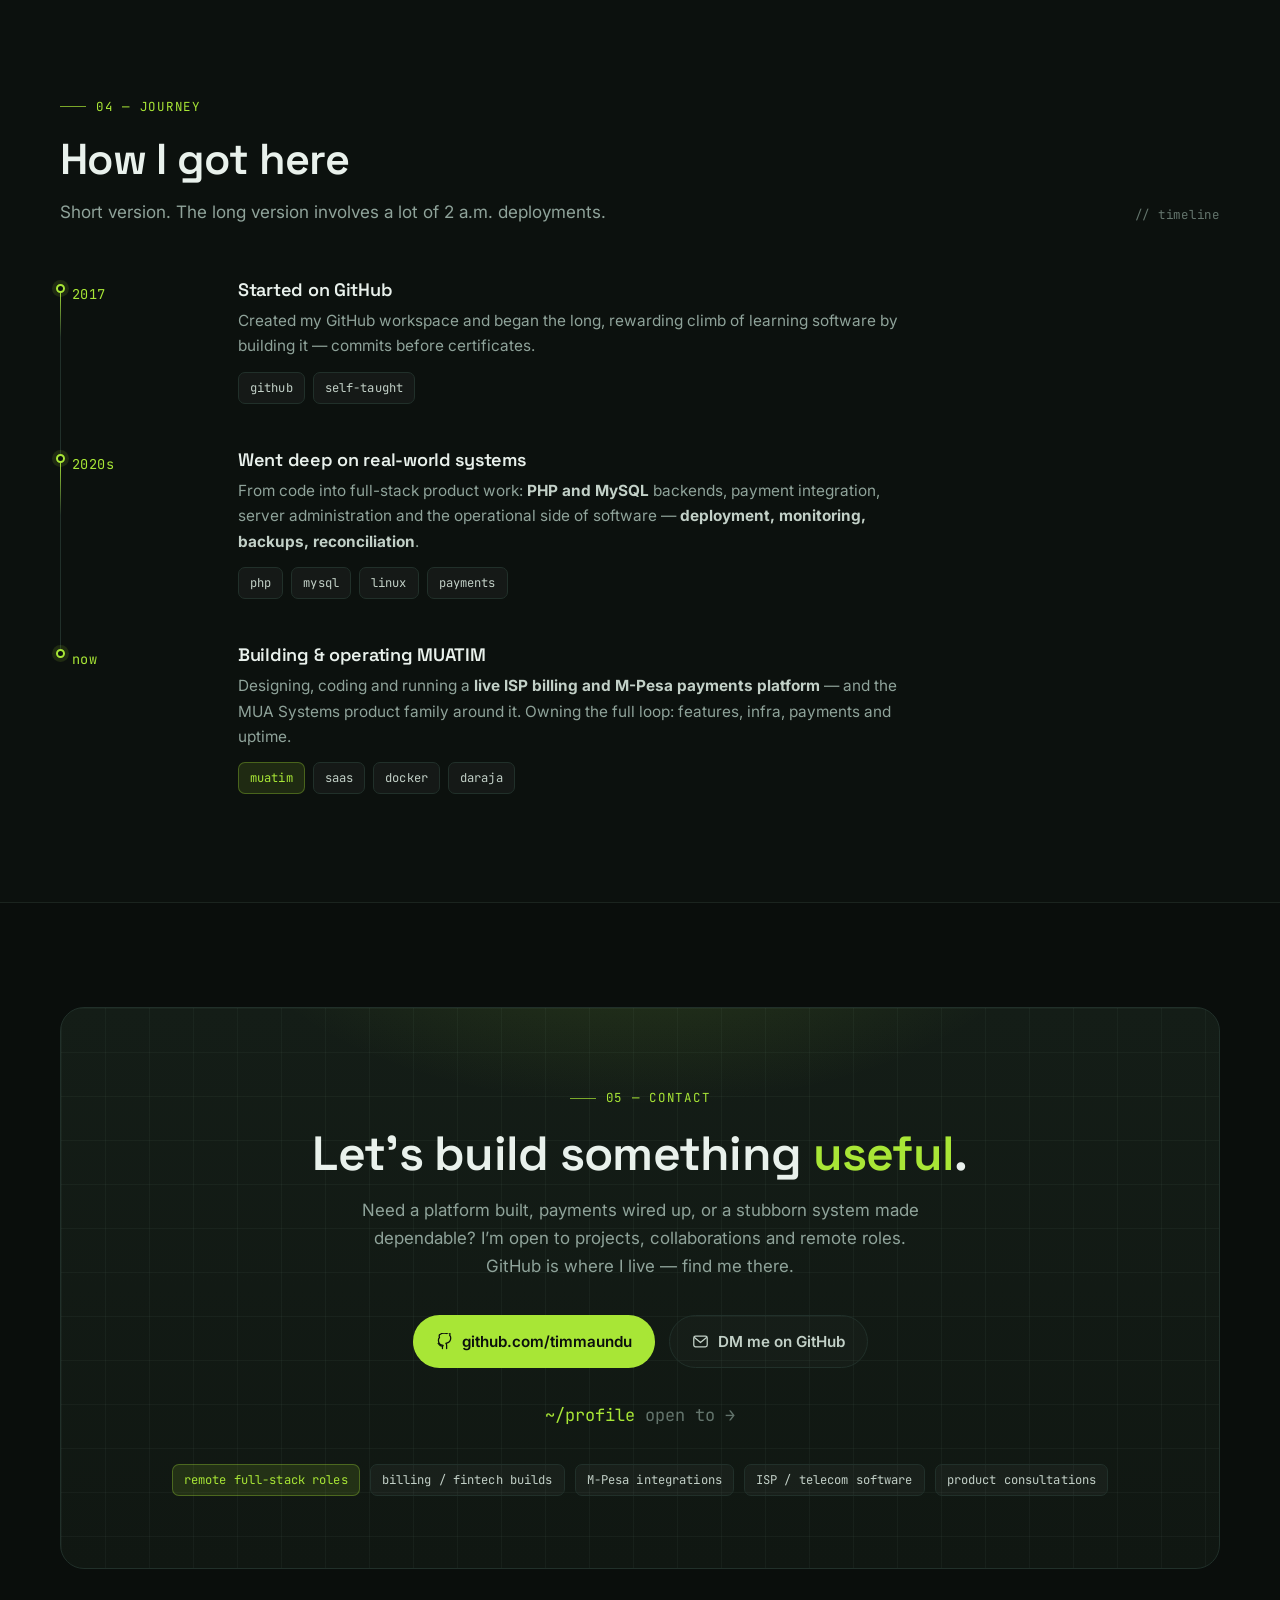
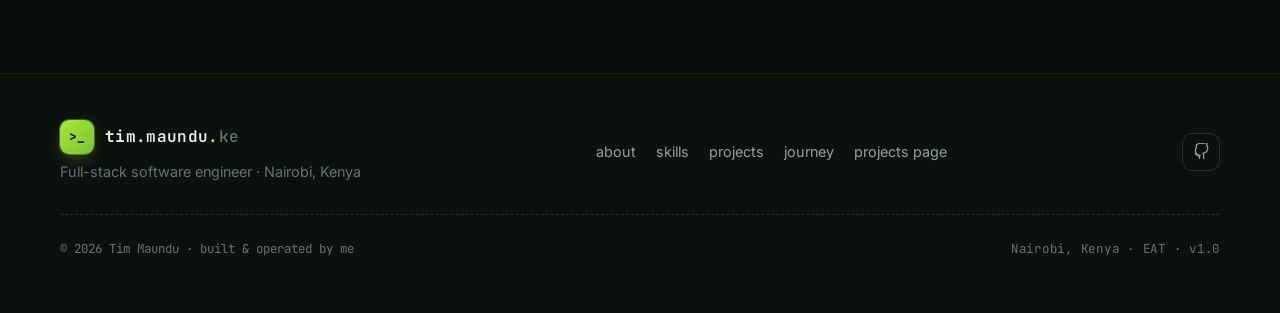
==== commit 3cd6622e: "feat: publish Tim Maundu brand site" ====
--- a/index.html
+++ b/index.html
@@ -1,99 +1,575 @@
-<!doctype html>
+<!DOCTYPE html>
 <html lang="en">
-  <head>
-    <meta charset="UTF-8" />
-    <meta name="viewport" content="width=device-width, initial-scale=1.0" />
-    <meta name="description" content="Tim Maundu builds reliable AI systems, operational automation, and network platforms." />
-    <meta name="theme-color" content="#07111a" />
-    <title>Tim Maundu | AI Systems Builder</title>
-    <link rel="preconnect" href="https://fonts.googleapis.com" />
-    <link rel="preconnect" href="https://fonts.gstatic.com" crossorigin />
-    <link href="https://fonts.googleapis.com/css2?family=DM+Mono:wght@400;500&family=Manrope:wght@400;500;600;700;800&display=swap" rel="stylesheet" />
-    <link rel="stylesheet" href="assets/style.css" />
-  </head>
-  <body>
-    <div class="grid-glow" aria-hidden="true"></div>
-    <header class="site-header">
-      <a class="brand" href="#top" aria-label="Tim Maundu home"><span class="brand-mark">TM</span><span>Tim Maundu</span></a>
-      <nav aria-label="Primary navigation">
-        <a href="#work">Work</a>
-        <a href="#principles">Principles</a>
-        <a href="#notes">Notes</a>
+<head>
+  <meta charset="UTF-8">
+  <meta name="viewport" content="width=device-width, initial-scale=1.0">
+  <title>Tim Maundu — Full-Stack Software Engineer · Kenya</title>
+  <meta name="description" content="Tim Maundu is a Kenyan full-stack software engineer building web platforms, M-Pesa payment integrations and billing systems — creator of the MUATIM ISP billing platform.">
+  <meta name="author" content="Tim Maundu">
+  <meta name="theme-color" content="#0a0e0c">
+
+  <!-- Open Graph -->
+  <meta property="og:type" content="website">
+  <meta property="og:site_name" content="Tim Maundu">
+  <meta property="og:title" content="Tim Maundu — Full-Stack Software Engineer">
+  <meta property="og:description" content="Web platforms, M-Pesa payment integrations and billing systems built in Kenya. Creator of the MUATIM ISP billing platform.">
+  <meta property="og:url" content="https://timmaundu.github.io/">
+  <meta property="og:image" content="https://timmaundu.github.io/assets/og-image.png">
+  <meta name="twitter:card" content="summary_large_image">
+  <meta name="twitter:title" content="Tim Maundu — Full-Stack Software Engineer">
+  <meta name="twitter:description" content="Web platforms, M-Pesa payment integrations and billing systems built in Kenya. Creator of the MUATIM ISP billing platform.">
+  <meta name="twitter:image" content="https://timmaundu.github.io/assets/og-image.png">
+  <link rel="canonical" href="https://timmaundu.github.io/">
+
+  <link rel="icon" type="image/png" href="assets/favicon.png">
+  <link rel="apple-touch-icon" href="assets/apple-touch-icon.png">
+
+  <!-- Fonts -->
+  <link rel="preconnect" href="https://fonts.googleapis.com">
+  <link rel="preconnect" href="https://fonts.gstatic.com" crossorigin>
+  <link href="https://fonts.googleapis.com/css2?family=Inter:wght@400;500;600;700&family=JetBrains+Mono:ital,wght@0,400;0,500;0,600;1,400&family=Space+Grotesk:wght@500;600;700&display=swap" rel="stylesheet">
+
+  <link rel="stylesheet" href="css/style.css">
+  <script defer src="js/main.js"></script>
+</head>
+<body>
+
+  <div class="bg-glow"></div>
+  <div class="bg-grid"></div>
+  <div class="bg-noise"></div>
+  <div id="progress"></div>
+
+  <!-- ============ NAV ============ -->
+  <header class="nav" id="top">
+    <div class="container nav-inner">
+      <a class="logo" href="index.html" aria-label="Tim Maundu — home">
+        <span class="logo-mark">&gt;_</span>
+        <span>tim<b>.maundu</b><span class="dot">.</span><span class="k254">ke</span></span>
+      </a>
+
+      <nav class="nav-links" aria-label="Primary">
+        <a href="#about">about</a>
+        <a href="#skills">skills</a>
+        <a href="#projects">projects</a>
+        <a href="#journey">journey</a>
       </nav>
-      <a class="header-link" href="https://github.com/timmaundu" target="_blank" rel="noreferrer">GitHub <span aria-hidden="true">↗</span></a>
-    </header>
-
-    <main id="top">
-      <section class="hero section-shell">
-        <div class="hero-copy reveal">
-          <p class="eyebrow"><span></span> AI systems builder · MUATIM.co.ke</p>
-          <h1>I help businesses run their systems with <em>AI agents.</em></h1>
-          <p class="hero-intro">I help businesses run their systems with AI agents that observe operations, investigate problems, automate the routine work, and verify the result.</p>
-          <div class="hero-actions">
-            <a class="button button-primary" href="#work">Explore selected work <span aria-hidden="true">↓</span></a>
-            <a class="button button-secondary" href="https://github.com/timmaundu" target="_blank" rel="noreferrer">View GitHub <span aria-hidden="true">↗</span></a>
-          </div>
-        </div>
-        <div class="system-panel reveal delay-1" aria-label="Illustration of an AI operations system">
-          <div class="system-topline"><span class="signal"></span><span>OPERATIONAL INTELLIGENCE</span><span class="live">LIVE</span></div>
-          <div class="system-core">
-            <div class="orbit orbit-one"></div><div class="orbit orbit-two"></div>
-            <div class="core"><span>AI</span><small>evidence<br />first</small></div>
-            <div class="node node-a"><b>01</b><span>Observe</span></div>
-            <div class="node node-b"><b>02</b><span>Investigate</span></div>
-            <div class="node node-c"><b>03</b><span>Approve</span></div>
-            <div class="node node-d"><b>04</b><span>Verify</span></div>
-          </div>
-          <div class="system-footer"><span>STATUS <b>VERIFIED</b></span><span>MODE <b>ASSISTED</b></span><span>TRACE <b>#AT-042</b></span></div>
-        </div>
-      </section>
-
-      <section class="proof-strip section-shell reveal" aria-label="Focus areas">
-        <div><strong>AI agents</strong><span>with evidence and guardrails</span></div>
-        <div><strong>Operational automation</strong><span>that is observable and reversible</span></div>
-        <div><strong>Payments and networks</strong><span>designed for real-world reliability</span></div>
-      </section>
-
-      <section id="work" class="work section-shell">
-        <div class="section-heading reveal"><p class="eyebrow"><span></span> Selected work</p><h2>Complex operations, made practical.</h2><p>Software should reduce uncertainty, not add another dashboard to babysit.</p></div>
-        <div class="project-grid">
-          <article class="project project-featured reveal">
-            <div class="project-visual agent-visual"><div class="visual-header"><span>AGENT-TIM</span><i></i><i></i><i></i></div><div class="timeline"><div><b>01</b><span>Router signal received</span><small>12:04:28</small></div><div><b>02</b><span>Evidence collected</span><small>12:04:31</small></div><div class="active"><b>03</b><span>Repair verified</span><small>12:04:44</small></div></div></div>
-            <div class="project-content"><p class="project-label">AI OPERATIONS</p><h3>Agent-TIM</h3><p>An evidence-first AI operations layer that observes systems, investigates incidents, stages safe repairs, and verifies results.</p><ul><li>Clear ownership and action timelines</li><li>Approval gates for meaningful risk</li><li>Recovery proof, not assumed success</li></ul></div>
-          </article>
-          <article class="project reveal delay-1">
-            <div class="project-visual muatim-visual"><span>MUATIM</span><div class="metric-row"><b>29</b><small>active systems</small></div><div class="bars"><i></i><i></i><i></i><i></i><i></i><i></i></div></div>
-            <div class="project-content"><p class="project-label">ISP OPERATIONS</p><h3>MUATIM</h3><p>A multi-tenant billing and network operations platform for broadband providers, combining customer lifecycle, router fleet health, and payment workflows.</p></div>
-          </article>
-          <article class="project reveal delay-2">
-            <div class="project-visual payment-visual"><span>PAYMENT TO CONNECTION</span><div class="payment-flow"><b>PAYMENT</b><i></i><b>ACTIVATION</b><i></i><b>VERIFIED</b></div></div>
-            <div class="project-content"><p class="project-label">WORKFLOW DESIGN</p><h3>Payment to Connection</h3><p>Reliable payment confirmation and service activation flows that avoid duplicate charges, blind retries, and customers left offline after paying.</p></div>
-          </article>
-        </div>
-      </section>
-
-      <section id="principles" class="principles section-shell">
-        <div class="section-heading reveal"><p class="eyebrow"><span></span> How I build</p><h2>Useful AI needs discipline.</h2></div>
-        <div class="principle-grid">
-          <article class="reveal"><span>01</span><h3>Evidence before action</h3><p>Systems collect the facts first. They do not turn a guess into a production change.</p></article>
-          <article class="reveal delay-1"><span>02</span><h3>Safe autonomy</h3><p>Low-risk known repairs can move quickly. Financial and access decisions remain deliberate and traceable.</p></article>
-          <article class="reveal delay-2"><span>03</span><h3>Verification is part of done</h3><p>A repair is complete only when the expected outcome is measured and recorded.</p></article>
-          <article class="reveal delay-3"><span>04</span><h3>Design for operators</h3><p>Good software gives people context, confidence, and the shortest path to the next right action.</p></article>
-        </div>
-      </section>
-
-      <section id="notes" class="notes section-shell">
-        <div class="section-heading reveal"><p class="eyebrow"><span></span> Build notes</p><h2>Thinking in public.</h2><p>Writing about the decisions behind dependable AI and operations systems.</p></div>
-        <div class="note-list reveal">
-          <a href="https://github.com/timmaundu" target="_blank" rel="noreferrer"><span>01</span><div><h3>Why payment confirmation must not wait for the router</h3><p>A better boundary between financial truth and network activation.</p></div><b>↗</b></a>
-          <a href="https://github.com/timmaundu" target="_blank" rel="noreferrer"><span>02</span><div><h3>Designing safe AI agents for operational systems</h3><p>Evidence, approval, idempotency, and recovery proof.</p></div><b>↗</b></a>
-          <a href="https://github.com/timmaundu" target="_blank" rel="noreferrer"><span>03</span><div><h3>From router alert to root-cause incident</h3><p>Building a signal path that helps operators act with confidence.</p></div><b>↗</b></a>
-        </div>
-      </section>
-
-      <section class="contact section-shell reveal"><p class="eyebrow"><span></span> Collaboration</p><h2>Let’s build systems people can trust.</h2><a class="button button-primary" href="https://github.com/timmaundu" target="_blank" rel="noreferrer">Find me on GitHub <span aria-hidden="true">↗</span></a></section>
-    </main>
-    <footer><a class="brand" href="#top"><span class="brand-mark">TM</span><span>Tim Maundu</span></a><span>AI systems, automation, and useful infrastructure.</span><span>© <span id="year"></span></span></footer>
-    <script src="assets/app.js"></script>
-  </body>
+
+      <div class="nav-cta">
+        <a class="btn btn-primary ghost-only" href="#contact">Let&rsquo;s talk</a>
+        <button class="burger" aria-label="Menu" aria-expanded="false">
+          <span></span>
+        </button>
+      </div>
+    </div>
+  </header>
+
+  <!-- mobile menu -->
+  <div class="mobile-menu" id="mmenu">
+    <a href="#about">about<span>01</span></a>
+    <a href="#skills">skills<span>02</span></a>
+    <a href="#projects">projects<span>03</span></a>
+    <a href="#journey">journey<span>04</span></a>
+    <a href="#contact">contact<span>05</span></a>
+    <a class="btn btn-primary" href="https://github.com/timmaundu" target="_blank" rel="noopener">View GitHub ↗</a>
+  </div>
+
+  <!-- ============ HERO ============ -->
+  <section class="hero" id="home">
+    <div class="container hero-grid">
+      <div class="reveal">
+        <span class="status-chip"><span class="pulse"></span> available for projects &amp; remote roles</span>
+
+        <h1>Tim&nbsp;Maundu<span class="accent-line">builds software that ships.</span></h1>
+
+        <div class="role-line" aria-live="polite">
+          <span class="prompt">$</span>
+          <span>whoami&nbsp;&rarr;&nbsp;</span>
+          <span class="typed"></span><span class="caret" aria-hidden="true"></span>
+        </div>
+
+        <p class="intro">
+          Full-stack software engineer in <strong>Kenya</strong> — designing, coding and
+          operating web platforms people rely on every day: <strong>M-Pesa payment
+          integrations</strong>, billing and ISP management systems, dashboards and
+          APIs. I take messy operational problems and turn them into dependable software.
+        </p>
+
+        <div class="hero-actions">
+          <a class="btn btn-primary" href="#projects">
+            <svg><use href="assets/icons.svg#i-code"/></svg> See my work
+          </a>
+          <a class="btn btn-ghost" href="https://github.com/timmaundu" target="_blank" rel="noopener">
+            <svg><use href="assets/icons.svg#i-github"/></svg> github.com/timmaundu
+          </a>
+        </div>
+
+        <ul class="hero-meta">
+          <li><svg><use href="assets/icons.svg#i-pin"/></svg><span>Nairobi / <b>Kenya</b> · EAT</span></li>
+          <li><svg><use href="assets/icons.svg#i-clock"/></svg><span>since <b>2017</b> on GitHub</span></li>
+        </ul>
+      </div>
+
+      <!-- terminal mock -->
+      <div class="terminal-wrap reveal">
+        <div class="terminal" aria-hidden="true">
+          <div class="terminal-bar">
+            <i></i><i></i><i></i>
+            <span class="t-title">tim@maundu: ~/portfolio</span>
+          </div>
+          <div class="terminal-body">
+            <div class="t-line"><span class="t-prompt">➜&nbsp;</span><span class="t-path">~/portfolio</span> <span class="c">git status</span></div>
+            <div class="t-line"><span class="t-dim">On branch</span> <span class="t-ok">main</span> <span class="t-dim">— building things that matter</span></div>
+            <div class="t-line">&nbsp;</div>
+            <div class="t-line"><span class="t-prompt">➜&nbsp;</span><span class="t-path">~/portfolio</span> <span class="c">cat about.txt</span></div>
+            <div class="t-line tbl">
+              <div><span class="c">name</span><span class="t-out">Tim Maundu</span></div>
+              <div><span class="c">role</span><span class="t-out">Full-stack software engineer</span></div>
+              <div><span class="c">stack</span><span class="t-out">PHP · MySQL · Linux · JavaScript</span></div>
+              <div><span class="c">focus</span><span class="t-out">M-Pesa · billing · ops platforms · APIs</span></div>
+              <div><span class="c">based</span><span class="t-out">Kenya, East Africa (EAT)</span></div>
+            </div>
+            <div class="t-line">&nbsp;</div>
+            <div class="t-line"><span class="t-prompt">➜&nbsp;</span><span class="t-path">~/portfolio</span> <span class="c">./ship --reliably</span></div>
+            <div class="t-line"><span class="t-ok">✓</span> <span class="hl">MUATIM</span> <span class="c">— ISP billing &amp; payments platform (live)</span></div>
+            <div class="t-line"><span class="t-ok">✓</span> <span class="hl">provisioning</span> <span class="c">— automated server &amp; router rollout</span></div>
+            <div class="t-line"><span class="t-dim">…next: building the next useful thing</span></div>
+            <div class="t-line">&nbsp;</div>
+            <div class="t-line"><span class="t-prompt">➜&nbsp;</span><span class="t-path">~/portfolio</span> <span class="c">git push --dreams origin/future</span></div>
+            <div class="t-line"><span class="t-out">hint: always keep shipping</span></div>
+          </div>
+        </div>
+        <div class="terminal-float f1"><span class="ico"></span> uptime: 99.9%</div>
+        <div class="terminal-float f2"><span class="ico"></span> M-Pesa: online</div>
+      </div>
+    </div>
+
+    <div class="container">
+      <a class="scroll-cue" href="#about"><span class="line"></span> scroll</a>
+    </div>
+  </section>
+
+  <!-- ============ MARQUEE ============ -->
+  <div class="marquee" aria-hidden="true">
+    <div class="marquee-track">
+      <span>PHP</span><span>MySQL</span><span>M-Pesa Daraja API</span><span>Linux Servers</span><span>Billing Platforms</span><span>JavaScript</span><span>MikroTik</span><span>REST APIs</span><span>SaaS Products</span><span>Docker</span><span>Nginx</span><span>Automation</span>
+      <span>PHP</span><span>MySQL</span><span>M-Pesa Daraja API</span><span>Linux Servers</span><span>Billing Platforms</span><span>JavaScript</span><span>MikroTik</span><span>REST APIs</span><span>SaaS Products</span><span>Docker</span><span>Nginx</span><span>Automation</span>
+    </div>
+  </div>
+
+  <!-- ============ ABOUT ============ -->
+  <section class="section" id="about">
+    <div class="container">
+      <div class="section-head reveal">
+        <div>
+          <span class="eyebrow">01 — about</span>
+          <h2>Engineer. Builder. Problem-solver.</h2>
+          <p class="lead">I write code, run servers and own the outcome — from the first SQL table to the last dashboard widget.</p>
+        </div>
+        <span class="mono-tag">// since 2017</span>
+      </div>
+
+      <div class="about-grid">
+        <div class="about-copy reveal">
+          <p>
+            I&rsquo;m a <strong>full-stack software engineer from Kenya</strong> who likes building software
+            that makes real work easier. Not demos, not tutorials — systems that people
+            depend on after the launch party: billing that reconciles correctly,
+            payments that clear on time, dashboards that tell the truth.
+          </p>
+          <p>
+            My main hands-on project is <strong>MUATIM</strong>, a live ISP billing &amp; payments
+            platform (the codebase snapshot in this very repo). It handles <strong>M-Pesa
+            payments end-to-end</strong>, customer management, package billing, network
+            operations and automation for internet providers — plus the provisioning
+            tooling that rolls it out to production servers and routers.
+          </p>
+          <blockquote class="blockquote">
+            “Software that removes friction beats software that adds features.”
+            <cite>— a principle I code by</cite>
+          </blockquote>
+          <p>
+            I work close to the problem: local payment rails, uneven connectivity,
+            growing teams and operations that need clear accountability. That&rsquo;s what
+            makes software useful — and what keeps me building.
+          </p>
+        </div>
+
+        <div class="reveal">
+          <div class="fact-card">
+            <h3><svg><use href="assets/icons.svg#i-gear"/></svg> tech snapshot</h3>
+            <ul class="facts">
+              <li><span class="k">core</span><span class="v">PHP · MySQL · Linux</span></li>
+              <li><span class="k">payments</span><span class="v">M-Pesa Daraja (STK Push &amp; APIs)</span></li>
+              <li><span class="k">frontend</span><span class="v">HTML · CSS · JavaScript</span></li>
+              <li><span class="k">infra</span><span class="v">Nginx · Docker · MikroTik · bash</span></li>
+              <li><span class="k">products</span><span class="v">SaaS · billing · ops dashboards</span></li>
+              <li><span class="k">currently</span><span class="v">MUATIM · new builds</span></li>
+            </ul>
+          </div>
+        </div>
+      </div>
+    </div>
+  </section>
+
+  <!-- ============ SKILLS ============ -->
+  <section class="section section-alt" id="skills">
+    <div class="container">
+      <div class="section-head reveal">
+        <div>
+          <span class="eyebrow">02 — skills</span>
+          <h2>What I work with</h2>
+          <p class="lead">Chosen for dependable outcomes — not for hype. Enough range to own a product end-to-end.</p>
+        </div>
+        <span class="mono-tag">// full-stack toolkit</span>
+      </div>
+
+      <div class="skills-grid" data-stagger>
+        <div class="skill-card reveal">
+          <div class="sc-head">
+            <span class="sc-ico"><svg><use href="assets/icons.svg#i-code"/></svg></span>
+            <h3>Backend &amp; APIs</h3>
+            <span class="sc-num">/01</span>
+          </div>
+          <div class="tag-row">
+            <span class="tag solid">PHP</span><span class="tag">REST APIs</span><span class="tag">MySQL</span><span class="tag">MariaDB</span><span class="tag">MVC</span>
+          </div>
+        </div>
+
+        <div class="skill-card reveal">
+          <div class="sc-head">
+            <span class="sc-ico"><svg><use href="assets/icons.svg#i-coins"/></svg></span>
+            <h3>Payments &amp; M-Pesa</h3>
+            <span class="sc-num">/02</span>
+          </div>
+          <div class="tag-row">
+            <span class="tag solid">Daraja STK Push</span><span class="tag">Callbacks</span><span class="tag">Reconciliation</span><span class="tag">Webhooks</span>
+          </div>
+        </div>
+
+        <div class="skill-card reveal">
+          <div class="sc-head">
+            <span class="sc-ico"><svg><use href="assets/icons.svg#i-db"/></svg></span>
+            <h3>Data &amp; reliability</h3>
+            <span class="sc-num">/03</span>
+          </div>
+          <div class="tag-row">
+            <span class="tag">Schema design</span><span class="tag">Queries</span><span class="tag">Backups</span><span class="tag">Cron jobs</span><span class="tag">Audit logs</span>
+          </div>
+        </div>
+
+        <div class="skill-card reveal">
+          <div class="sc-head">
+            <span class="sc-ico"><svg><use href="assets/icons.svg#i-router"/></svg></span>
+            <h3>Networks &amp; ISP ops</h3>
+            <span class="sc-num">/04</span>
+          </div>
+          <div class="tag-row">
+            <span class="tag">MikroTik</span><span class="tag">Hotspot</span><span class="tag">PPPoE</span><span class="tag">Vouchers</span><span class="tag">Bandwidth mgmt</span>
+          </div>
+        </div>
+
+        <div class="skill-card reveal">
+          <div class="sc-head">
+            <span class="sc-ico"><svg><use href="assets/icons.svg#i-cloud"/></svg></span>
+            <h3>Servers &amp; deployment</h3>
+            <span class="sc-num">/05</span>
+          </div>
+          <div class="tag-row">
+            <span class="tag">Linux</span><span class="tag">Nginx</span><span class="tag">Docker</span><span class="tag">Provisioning</span><span class="tag">SSL</span>
+          </div>
+        </div>
+
+        <div class="skill-card reveal">
+          <div class="sc-head">
+            <span class="sc-ico"><svg><use href="assets/icons.svg#i-spark"/></svg></span>
+            <h3>Frontend &amp; products</h3>
+            <span class="sc-num">/06</span>
+          </div>
+          <div class="tag-row">
+            <span class="tag">HTML/CSS</span><span class="tag">JavaScript</span><span class="tag">Dashboards</span><span class="tag">UX thinking</span><span class="tag">Responsive</span>
+          </div>
+        </div>
+      </div>
+    </div>
+  </section>
+
+  <!-- ============ PROJECTS ============ -->
+  <section class="section" id="projects">
+    <div class="container">
+      <div class="section-head reveal">
+        <div>
+          <span class="eyebrow">03 — projects</span>
+          <h2>Things I&rsquo;ve built</h2>
+          <p class="lead">Shipped code over slideware. The flagship is live — the rest are the systems around it.</p>
+        </div>
+        <a class="btn btn-ghost" href="https://github.com/timmaundu?tab=repositories" target="_blank" rel="noopener">
+          <svg><use href="assets/icons.svg#i-github"/></svg> All repos
+        </a>
+      </div>
+
+      <!-- flagship -->
+      <div class="featured reveal">
+        <div class="feat-inner">
+          <div class="feat-copy">
+            <div class="feat-label">
+              <span class="live-dot"><i></i> flagship · live product</span>
+              <span class="mono-tag">muatim.co.ke</span>
+            </div>
+            <h3>MUATIM — ISP billing &amp; payments platform</h3>
+            <p>
+              A complete billing system for internet service providers, built around
+              how money actually moves in Kenya. Handles customer lifecycle, packages
+              and billing — with <strong>M-Pesa payments collected, verified and
+              reconciled automatically</strong>.
+            </p>
+            <ul class="feat-list">
+              <li><svg><use href="assets/icons.svg#i-zap"/></svg> <span>M-Pesa STK Push payments with automatic callback reconciliation</span></li>
+              <li><svg><use href="assets/icons.svg#i-brief"/></svg> <span>Customers, packages, billing cycles &amp; payment history in one place</span></li>
+              <li><svg><use href="assets/icons.svg#i-router"/></svg> <span>Network operations: MikroTik routers, hotspot/PPPoE &amp; voucher flows</span></li>
+              <li><svg><use href="assets/icons.svg#i-wrench"/></svg> <span>Admin panels, mobile-friendly customer tools &amp; scheduled automation</span></li>
+            </ul>
+            <div class="feat-actions">
+              <a class="btn btn-primary" href="https://muatim.co.ke" target="_blank" rel="noopener">
+                <svg><use href="assets/icons.svg#i-ext"/></svg> Visit the product
+              </a>
+              <a class="btn btn-ghost" href="projects.html#muatim">
+                case notes →
+              </a>
+            </div>
+            <div class="feat-links">
+              <span>php · mysql · mpesa</span>
+              <span>·</span>
+              <span>docker · nginx</span>
+              <span>·</span>
+              <span>provisioned &amp; operated by me</span>
+            </div>
+          </div>
+
+          <div class="feat-visual" aria-hidden="true">
+            <div class="dash-mock">
+              <div class="dash-top">
+                <span>muatim // payments dashboard</span>
+                <span class="dots"><i></i><i></i><i></i></span>
+              </div>
+              <div class="dash-body">
+                <div class="kpis">
+                  <div class="kpi"><b>KSh 1.4M</b><span>collected (mo)</span></div>
+                  <div class="kpi"><b>3,820</b><span>active customers</span></div>
+                  <div class="kpi"><b>99.9%</b><span>payment uptime</span></div>
+                </div>
+                <div class="dash-row"><span class="lbl">M-Pesa transactions today</span><span class="amt ok">✓ 214 settled</span></div>
+                <div class="dash-bar"><i style="width:86%"></i></div>
+                <div class="dash-row"><span class="lbl">Auto-reconciliation</span><span class="amt ok">running</span></div>
+                <div class="dash-bar"><i style="width:100%"></i></div>
+                <div class="dash-row"><span class="lbl">Expiring packages (7d)</span><span class="amt">63 flagged</span></div>
+                <div class="dash-bar"><i style="width:34%;background:linear-gradient(90deg,#e6a23c,#f0c24a)"></i></div>
+              </div>
+            </div>
+          </div>
+        </div>
+      </div>
+
+      <!-- more projects -->
+      <div class="cards-grid">
+        <div class="card reveal">
+          <div class="card-top">
+            <span class="card-ico"><svg><use href="assets/icons.svg#i-wrench"/></svg></span>
+            <span class="mono-tag">repo snapshot</span>
+          </div>
+          <h3>Provisioning &amp; deployment tooling</h3>
+          <p class="desc">
+            Automated setup that takes MUATIM from bare server to production —
+            <strong>Docker + MySQL + Nginx</strong> configuration, firewall hardening
+            and repeatable installs. One server, one script, predictable result.
+          </p>
+          <div class="card-footer">
+            <span class="stat">bash · docker · mysql</span>
+            <a class="card-link" href="https://muatim.co.ke" target="_blank" rel="noopener">deployed with this <svg><use href="assets/icons.svg#i-arrow"/></svg></a>
+          </div>
+        </div>
+
+        <div class="card reveal">
+          <div class="card-top">
+            <span class="card-ico"><svg><use href="assets/icons.svg#i-brain"/></svg></span>
+            <span class="mono-tag">product family</span>
+          </div>
+          <h3>MUA Systems product line</h3>
+          <p class="desc">
+            Beyond MUATIM: a growing portfolio of <strong>Kenyan-built products</strong> —
+            Hakili AI (legal research) and MUA Jobs (AI-assisted employment) —
+            sharing one engineering foundation for identity, payments and APIs.
+          </p>
+          <div class="card-footer">
+            <span class="stat">saas · ai · payments</span>
+            <a class="card-link" href="https://muatim.co.ke" target="_blank" rel="noopener">muatim.co.ke <svg><use href="assets/icons.svg#i-arrow"/></svg></a>
+          </div>
+        </div>
+
+        <div class="card reveal">
+          <div class="card-top">
+            <span class="card-ico"><svg><use href="assets/icons.svg#i-code"/></svg></span>
+            <span class="mono-tag">open source</span>
+          </div>
+          <h3>Maintained open-source stack</h3>
+          <p class="desc">
+            I work on and maintain <strong>open-source software</strong> that powers
+            real ISPs — customising, hardening and extending the stack so it fits
+            Kenyan payment and operating realities.
+          </p>
+          <div class="card-footer">
+            <span class="stat">php · mit-licensed ecosystem</span>
+            <a class="card-link" href="https://github.com/timmaundu?tab=repositories" target="_blank" rel="noopener">my repos <svg><use href="assets/icons.svg#i-arrow"/></svg></a>
+          </div>
+        </div>
+
+        <div class="card reveal">
+          <div class="card-top">
+            <span class="card-ico"><svg><use href="assets/icons.svg#i-db"/></svg></span>
+            <span class="mono-tag">ops</span>
+          </div>
+          <h3>Payments ops &amp; reconciliation</h3>
+          <p class="desc">
+            The unglamorous work that keeps money honest: <strong>callback handling,
+            transaction matching, failure retries and audit trails</strong> so that
+            what M-Pesa says always agrees with what the system says.
+          </p>
+          <div class="card-footer">
+            <span class="stat">daraja · webhooks · mysql</span>
+            <a class="card-link" href="https://muatim.co.ke" target="_blank" rel="noopener">running on MUATIM <svg><use href="assets/icons.svg#i-arrow"/></svg></a>
+          </div>
+        </div>
+      </div>
+
+      <div class="cta-band reveal">
+        <p>Want the full list of projects &amp; case notes?</p>
+        <a class="btn btn-primary" href="projects.html">Open projects page <svg><use href="assets/icons.svg#i-arrow"/></svg></a>
+      </div>
+    </div>
+  </section>
+
+  <!-- ============ JOURNEY ============ -->
+  <section class="section section-alt" id="journey">
+    <div class="container">
+      <div class="section-head reveal">
+        <div>
+          <span class="eyebrow">04 — journey</span>
+          <h2>How I got here</h2>
+          <p class="lead">Short version. The long version involves a lot of 2 a.m. deployments.</p>
+        </div>
+        <span class="mono-tag">// timeline</span>
+      </div>
+
+      <div class="journey">
+        <div class="journey-line">
+          <div class="journey-item reveal">
+            <div class="j-date">2017</div>
+            <div class="j-body">
+              <h3>Started on GitHub</h3>
+              <p>
+                Created my GitHub workspace and began the long, rewarding climb of
+                learning software by building it — commits before certificates.
+              </p>
+              <div class="j-tags"><span class="tag">github</span><span class="tag">self-taught</span></div>
+            </div>
+          </div>
+
+          <div class="journey-item reveal">
+            <div class="j-date">2020s</div>
+            <div class="j-body">
+              <h3>Went deep on real-world systems</h3>
+              <p>
+                From code into full-stack product work: <b>PHP and MySQL</b> backends,
+                payment integration, server administration and the operational side
+                of software — <b>deployment, monitoring, backups, reconciliation</b>.
+              </p>
+              <div class="j-tags"><span class="tag">php</span><span class="tag">mysql</span><span class="tag">linux</span><span class="tag">payments</span></div>
+            </div>
+          </div>
+
+          <div class="journey-item reveal">
+            <div class="j-date">now</div>
+            <div class="j-body">
+              <h3>Building &amp; operating MUATIM</h3>
+              <p>
+                Designing, coding and running a <b>live ISP billing and M-Pesa payments
+                platform</b> — and the MUA Systems product family around it. Owning the
+                full loop: features, infra, payments and uptime.
+              </p>
+              <div class="j-tags"><span class="tag solid">muatim</span><span class="tag">saas</span><span class="tag">docker</span><span class="tag">daraja</span></div>
+            </div>
+          </div>
+        </div>
+      </div>
+    </div>
+  </section>
+
+  <!-- ============ CONTACT ============ -->
+  <section class="section" id="contact">
+    <div class="container">
+      <div class="contact-card reveal">
+        <span class="eyebrow" style="justify-content:center">05 — contact</span>
+        <h2>Let&rsquo;s build something <span class="grn">useful</span>.</h2>
+        <p>
+          Need a platform built, payments wired up, or a stubborn system made
+          dependable? I&rsquo;m open to projects, collaborations and remote roles.
+          GitHub is where I live — find me there.
+        </p>
+        <div class="contact-actions">
+          <a class="btn btn-primary" href="https://github.com/timmaundu" target="_blank" rel="noopener">
+            <svg><use href="assets/icons.svg#i-github"/></svg> github.com/timmaundu
+          </a>
+          <a class="btn btn-ghost" href="https://github.com/timmaundu" target="_blank" rel="noopener">
+            <svg><use href="assets/icons.svg#i-mail"/></svg> DM me on GitHub
+          </a>
+        </div>
+        <p class="contact-note">
+          <span class="t-prompt" style="color:var(--accent)">~/profile</span>
+          <span style="color:var(--faint)">open to →</span>
+        </p>
+        <div class="open-tags">
+          <span class="tag solid">remote full-stack roles</span>
+          <span class="tag">billing / fintech builds</span>
+          <span class="tag">M-Pesa integrations</span>
+          <span class="tag">ISP / telecom software</span>
+          <span class="tag">product consultations</span>
+        </div>
+      </div>
+    </div>
+  </section>
+
+  <!-- ============ FOOTER ============ -->
+  <footer>
+    <div class="container">
+      <div class="foot-grid">
+        <div class="foot-left">
+          <a class="logo" href="#top">
+            <span class="logo-mark">&gt;_</span>
+            <span>tim<b>.maundu</b><span class="dot">.</span><span class="k254">ke</span></span>
+          </a>
+          <p>Full-stack software engineer · Nairobi, Kenya</p>
+        </div>
+        <nav class="foot-nav" aria-label="Footer">
+          <a href="#about">about</a>
+          <a href="#skills">skills</a>
+          <a href="#projects">projects</a>
+          <a href="#journey">journey</a>
+          <a href="projects.html">projects page</a>
+        </nav>
+        <div class="socials">
+          <a href="https://github.com/timmaundu" target="_blank" rel="noopener" aria-label="GitHub">
+            <svg><use href="assets/icons.svg#i-github"/></svg>
+          </a>
+        </div>
+      </div>
+      <div class="foot-bottom">
+        <p>© <span class="year">2026</span> Tim Maundu · built &amp; operated by me</p>
+        <p class="mono-tag" style="color:var(--faint);font-size:.78rem">Nairobi, Kenya · EAT · v1.0</p>
+      </div>
+    </div>
+  </footer>
+
+  <button id="toTop" aria-label="Back to top">
+    <svg><use href="assets/icons.svg#i-up"/></svg>
+  </button>
+</body>
 </html>
--- a/css/style.css
+++ b/css/style.css
@@ -0,0 +1,760 @@
+/* ============================================================
+   TIM MAUNDU — personal brand site
+   Dark, modern developer aesthetic.
+   Palette: deep green-charcoal + lime signature (a nod to KE)
+   Fonts: Space Grotesk / Inter / JetBrains Mono
+   ============================================================ */
+
+:root {
+  /* surfaces */
+  --bg: #0a0e0c;
+  --bg-2: #0c110e;
+  --surface: #101712;
+  --surface-2: #141d17;
+  --surface-3: #1a251e;
+  --line: #21302a;
+  --line-soft: rgba(161, 205, 178, 0.1);
+
+  /* text */
+  --text: #e9f1ec;
+  --text-soft: #c2d0c7;
+  --muted: #8fa39a;
+  --faint: #64756d;
+
+  /* brand */
+  --accent: #a8e636;
+  --accent-soft: rgba(168, 230, 54, 0.12);
+  --accent-strong: #b9f74f;
+  --mint: #46d6a0;
+  --glow: rgba(168, 230, 54, 0.14);
+
+  /* type */
+  --font-display: "Space Grotesk", "Inter", system-ui, sans-serif;
+  --font-body: "Inter", system-ui, -apple-system, "Segoe UI", sans-serif;
+  --font-mono: "JetBrains Mono", ui-monospace, "Cascadia Code", Menlo, monospace;
+
+  --radius: 16px;
+  --radius-sm: 10px;
+  --nav-h: 76px;
+  --maxw: 1160px;
+
+  --shadow-1: 0 10px 30px -12px rgba(0, 0, 0, 0.55);
+  --shadow-2: 0 24px 60px -20px rgba(0, 0, 0, 0.6);
+}
+
+/* ---------- reset ---------- */
+*, *::before, *::after { box-sizing: border-box; margin: 0; padding: 0; }
+
+html {
+  scroll-behavior: smooth;
+  scroll-padding-top: calc(var(--nav-h) + 12px);
+  -webkit-text-size-adjust: 100%;
+}
+
+@media (prefers-reduced-motion: reduce) {
+  html { scroll-behavior: auto; }
+  *, *::before, *::after {
+    animation-duration: 0.001s !important;
+    animation-iteration-count: 1 !important;
+    transition-duration: 0.001s !important;
+  }
+}
+
+body {
+  font-family: var(--font-body);
+  background: var(--bg);
+  color: var(--text);
+  line-height: 1.65;
+  font-size: 1rem;
+  -webkit-font-smoothing: antialiased;
+  overflow-x: hidden;
+}
+
+img, svg { display: block; max-width: 100%; }
+a { color: inherit; text-decoration: none; }
+ul, ol { list-style: none; }
+button { font: inherit; cursor: pointer; background: none; border: 0; color: inherit; }
+::selection { background: var(--accent); color: #0a0e0c; }
+
+:focus-visible {
+  outline: 2px solid var(--accent);
+  outline-offset: 3px;
+  border-radius: 4px;
+}
+
+/* ---------- background atmosphere ---------- */
+.bg-grid {
+  position: fixed;
+  inset: 0;
+  z-index: -2;
+  background-image:
+    linear-gradient(var(--line-soft) 1px, transparent 1px),
+    linear-gradient(90deg, var(--line-soft) 1px, transparent 1px);
+  background-size: 56px 56px;
+  mask-image: radial-gradient(ellipse 90% 70% at 50% 0%, #000 55%, transparent 100%);
+  -webkit-mask-image: radial-gradient(ellipse 90% 70% at 50% 0%, #000 55%, transparent 100%);
+  pointer-events: none;
+}
+
+.bg-glow {
+  position: fixed;
+  z-index: -3;
+  inset: 0;
+  pointer-events: none;
+  background:
+    radial-gradient(600px 340px at 78% -6%, rgba(168, 230, 54, 0.10), transparent 65%),
+    radial-gradient(760px 420px at 8% 16%, rgba(70, 214, 160, 0.07), transparent 62%),
+    radial-gradient(900px 500px at 55% 108%, rgba(168, 230, 54, 0.06), transparent 60%);
+}
+
+.bg-noise {
+  position: fixed;
+  inset: 0;
+  z-index: -1;
+  opacity: 0.5;
+  pointer-events: none;
+  background-image: url("data:image/svg+xml,%3Csvg xmlns='http://www.w3.org/2000/svg' width='140' height='140'%3E%3Cfilter id='n'%3E%3CfeTurbulence type='fractalNoise' baseFrequency='0.9' numOctaves='2'/%3E%3CfeColorMatrix type='saturate' values='0'/%3E%3CfeComponentTransfer%3E%3CfeFuncA type='linear' slope='0.035'/%3E%3C/feComponentTransfer%3E%3C/filter%3E%3Crect width='100%25' height='100%25' filter='url(%23n)'/%3E%3C/svg%3E");
+}
+
+/* ---------- scroll progress ---------- */
+#progress {
+  position: fixed;
+  top: 0; left: 0;
+  height: 2px;
+  width: 0%;
+  background: linear-gradient(90deg, var(--accent), var(--mint));
+  z-index: 200;
+}
+
+/* ---------- container / type helpers ---------- */
+.container { width: min(var(--maxw), calc(100% - 48px)); margin-inline: auto; }
+
+.eyebrow {
+  display: inline-flex;
+  align-items: center;
+  gap: 10px;
+  font-family: var(--font-mono);
+  font-size: 0.78rem;
+  letter-spacing: 0.14em;
+  text-transform: uppercase;
+  color: var(--accent);
+  margin-bottom: 18px;
+}
+.eyebrow::before {
+  content: "";
+  width: 26px; height: 1px;
+  background: var(--accent);
+  opacity: 0.7;
+}
+
+.section { padding: 104px 0; position: relative; }
+.section-alt { background: var(--bg-2); border-block: 1px solid var(--line-soft); }
+
+h1, h2, h3, h4 { font-family: var(--font-display); line-height: 1.12; letter-spacing: -0.015em; }
+h2 { font-size: clamp(1.9rem, 3.4vw, 2.7rem); font-weight: 600; }
+h3 { font-size: 1.22rem; font-weight: 600; }
+
+.lead { color: var(--muted); font-size: 1.07rem; max-width: 62ch; }
+
+.section-head { display: grid; grid-template-columns: 1fr auto; align-items: end; gap: 22px; margin-bottom: 54px; }
+.section-head p { margin-top: 14px; }
+.mono-tag {
+  font-family: var(--font-mono);
+  font-size: 0.78rem;
+  color: var(--faint);
+  letter-spacing: 0.06em;
+}
+
+/* ---------- buttons & links ---------- */
+.btn {
+  display: inline-flex;
+  align-items: center;
+  gap: 9px;
+  padding: 13px 22px;
+  border-radius: 999px;
+  font-weight: 600;
+  font-size: 0.95rem;
+  border: 1px solid transparent;
+  transition: transform 0.18s ease, box-shadow 0.18s ease, background 0.18s ease, border-color 0.18s ease;
+  white-space: nowrap;
+}
+.btn svg { width: 17px; height: 17px; }
+.btn-primary { background: var(--accent); color: #0b0f0d; }
+.btn-primary:hover { background: var(--accent-strong); box-shadow: 0 8px 26px -8px rgba(168, 230, 54, 0.55); transform: translateY(-2px); }
+.btn-ghost { border-color: var(--line); color: var(--text-soft); background: rgba(255,255,255,0.02); }
+.btn-ghost:hover { border-color: var(--accent); color: var(--accent); transform: translateY(-2px); }
+
+.link-arrow {
+  display: inline-flex; align-items: center; gap: 7px;
+  font-weight: 600; color: var(--accent); font-size: 0.95rem;
+}
+.link-arrow svg { width: 16px; height: 16px; transition: transform 0.2s ease; }
+.link-arrow:hover svg { transform: translate(3px, -3px); }
+
+.text-link { color: var(--accent); border-bottom: 1px solid rgba(168,230,54,0.35); transition: border-color .2s; }
+.text-link:hover { border-color: var(--accent); }
+
+/* ---------- header / nav ---------- */
+.nav {
+  position: fixed;
+  top: 0; left: 0; right: 0;
+  z-index: 100;
+  transition: background 0.25s ease, border-color 0.25s ease, backdrop-filter 0.25s ease;
+  border-bottom: 1px solid transparent;
+}
+.nav.scrolled {
+  background: rgba(10, 14, 12, 0.78);
+  backdrop-filter: blur(14px);
+  -webkit-backdrop-filter: blur(14px);
+  border-bottom-color: var(--line-soft);
+}
+.nav-inner {
+  height: var(--nav-h);
+  display: flex;
+  align-items: center;
+  justify-content: space-between;
+  gap: 18px;
+}
+
+.logo { display: inline-flex; align-items: center; gap: 11px; font-family: var(--font-mono); font-weight: 700; letter-spacing: 0.02em; }
+.logo-mark {
+  width: 34px; height: 34px;
+  display: grid; place-items: center;
+  background: linear-gradient(135deg, var(--accent), #7cc33c);
+  color: #0a0e0c;
+  border-radius: 9px;
+  font-size: 0.82rem;
+  box-shadow: 0 0 0 1px rgba(168,230,54,0.35), 0 6px 18px -6px rgba(168,230,54,0.5);
+}
+.logo b { font-weight: 600; color: var(--text); }
+.logo .dot { color: var(--accent); }
+.logo .k254 { color: var(--faint); font-weight: 500; }
+
+.nav-links { display: flex; align-items: center; gap: 4px; }
+.nav-links a {
+  font-size: 0.92rem;
+  color: var(--muted);
+  padding: 8px 13px;
+  border-radius: 8px;
+  transition: color 0.18s ease, background 0.18s ease;
+  font-weight: 500;
+}
+.nav-links a:hover { color: var(--text); background: rgba(255,255,255,0.04); }
+.nav-links a.active { color: var(--accent); }
+.nav-cta { display: flex; align-items: center; gap: 14px; }
+.nav-cta .btn { padding: 10px 18px; font-size: 0.88rem; }
+
+.burger { display: none; width: 42px; height: 42px; border-radius: 10px; border: 1px solid var(--line); place-items: center; }
+.burger span, .burger span::before, .burger span::after {
+  content: ""; display: block; width: 18px; height: 2px; background: var(--text);
+  position: relative; transition: all 0.25s ease;
+}
+.burger span::before { position: absolute; top: -6px; }
+.burger span::after { position: absolute; top: 6px; }
+.burger.open span { background: transparent; }
+.burger.open span::before { top: 0; transform: rotate(45deg); }
+.burger.open span::after { top: 0; transform: rotate(-45deg); }
+
+/* mobile menu */
+.mobile-menu {
+  position: fixed;
+  inset: var(--nav-h) 0 auto 0;
+  z-index: 99;
+  background: rgba(10,14,12,0.97);
+  backdrop-filter: blur(16px);
+  border-bottom: 1px solid var(--line-soft);
+  padding: 18px 24px 26px;
+  display: none;
+  flex-direction: column;
+  gap: 4px;
+}
+.mobile-menu a {
+  padding: 13px 10px;
+  font-weight: 600;
+  border-radius: 10px;
+  color: var(--text-soft);
+  border-bottom: 1px solid var(--line-soft);
+  display: flex; justify-content: space-between; align-items: center;
+}
+.mobile-menu a:last-of-type { border-bottom: 0; }
+.mobile-menu a.active { color: var(--accent); }
+.mobile-menu .btn { margin-top: 14px; justify-content: center; }
+.mobile-menu.show { display: flex; }
+
+/* ---------- hero ---------- */
+.hero { padding: calc(var(--nav-h) + 92px) 0 90px; position: relative; }
+.hero-grid { display: grid; grid-template-columns: 1.06fr 0.94fr; gap: 64px; align-items: center; }
+
+.status-chip {
+  display: inline-flex; align-items: center; gap: 9px;
+  font-family: var(--font-mono); font-size: 0.78rem;
+  color: var(--mint);
+  border: 1px solid rgba(70,214,160,0.3);
+  background: rgba(70,214,160,0.07);
+  padding: 7px 14px;
+  border-radius: 999px;
+  margin-bottom: 26px;
+  letter-spacing: 0.04em;
+}
+.status-chip .pulse { width: 7px; height: 7px; border-radius: 50%; background: var(--mint); animation: pulse 1.8s ease-out infinite; }
+@keyframes pulse {
+  0% { box-shadow: 0 0 0 0 rgba(70,214,160,0.55); }
+  70% { box-shadow: 0 0 0 9px rgba(70,214,160,0); }
+  100% { box-shadow: 0 0 0 0 rgba(70,214,160,0); }
+}
+
+.hero h1 {
+  font-size: clamp(2.9rem, 6.4vw, 5rem);
+  font-weight: 700;
+  letter-spacing: -0.03em;
+  line-height: 1.02;
+}
+.hero h1 .accent-line { display: block; color: transparent; -webkit-text-stroke: 1.5px rgba(168,230,54,0.85); }
+
+.role-line {
+  margin-top: 20px;
+  min-height: 2.2em;
+  font-family: var(--font-mono);
+  font-size: clamp(1.02rem, 1.9vw, 1.28rem);
+  color: var(--text-soft);
+  display: flex; align-items: center; gap: 10px;
+}
+.role-line .prompt { color: var(--accent); }
+.typed { color: var(--text); }
+.caret { display: inline-block; width: 9px; height: 1.25em; background: var(--accent); margin-left: 3px; vertical-align: text-bottom; animation: blink 1s steps(1) infinite; }
+@keyframes blink { 50% { opacity: 0; } }
+
+.hero .intro { margin-top: 24px; color: var(--muted); font-size: 1.08rem; max-width: 54ch; }
+.hero .intro strong { color: var(--text-soft); font-weight: 600; }
+
+.hero-actions { display: flex; flex-wrap: wrap; gap: 14px; margin-top: 34px; }
+
+.hero-meta { margin-top: 44px; display: flex; flex-wrap: wrap; gap: 0; border-top: 1px dashed var(--line); padding-top: 22px; max-width: 560px; }
+.hero-meta li { display: flex; align-items: center; gap: 10px; font-size: 0.9rem; color: var(--muted); margin-right: 26px; }
+.hero-meta svg { width: 16px; height: 16px; color: var(--accent); flex: none; }
+.hero-meta b { color: var(--text-soft); font-weight: 600; }
+
+/* terminal card */
+.terminal-wrap { position: relative; }
+.terminal {
+  background: linear-gradient(180deg, var(--surface), #0d120f);
+  border: 1px solid var(--line);
+  border-radius: var(--radius);
+  box-shadow: var(--shadow-2), 0 0 0 1px rgba(168,230,54,0.04);
+  overflow: hidden;
+  font-family: var(--font-mono);
+  font-size: 0.86rem;
+  line-height: 1.9;
+}
+.terminal-bar {
+  display: flex; align-items: center; gap: 8px;
+  padding: 13px 16px;
+  background: var(--surface-2);
+  border-bottom: 1px solid var(--line);
+}
+.terminal-bar i { width: 11px; height: 11px; border-radius: 50%; display: block; }
+.terminal-bar i:nth-child(1) { background: #ff5f57; }
+.terminal-bar i:nth-child(2) { background: #febc2e; }
+.terminal-bar i:nth-child(3) { background: #28c840; }
+.terminal-bar .t-title { margin-left: 10px; font-size: 0.74rem; color: var(--faint); }
+.terminal-body { padding: 20px 22px 24px; overflow-x: auto; }
+.t-line { white-space: nowrap; color: var(--text-soft); }
+.t-line .c { color: var(--muted); }
+.t-prompt { color: var(--accent); }
+.t-path { color: var(--mint); }
+.t-ok { color: var(--accent); }
+.t-dim { color: var(--faint); }
+.t-out { color: var(--text-soft); }
+.t-line .hl { color: var(--accent); font-weight: 500; }
+.tbl { display: table; border-collapse: collapse; }
+.tbl > div { display: table-row; }
+.tbl > div > span { display: table-cell; padding-right: 22px; }
+
+.terminal-float {
+  position: absolute;
+  font-family: var(--font-mono);
+  font-size: 0.74rem;
+  padding: 10px 14px;
+  border-radius: 12px;
+  border: 1px solid var(--line);
+  background: rgba(16, 23, 18, 0.92);
+  backdrop-filter: blur(8px);
+  box-shadow: var(--shadow-1);
+  display: flex; align-items: center; gap: 8px;
+  color: var(--text-soft);
+}
+.terminal-float .ico { width: 8px; height: 8px; border-radius: 3px; }
+.terminal-float.f1 { top: -22px; right: -14px; animation: bob 5s ease-in-out infinite; }
+.terminal-float.f1 .ico { background: var(--mint); box-shadow: 0 0 8px rgba(70,214,160,0.8); }
+.terminal-float.f2 { bottom: 34px; left: -26px; animation: bob 6s 0.9s ease-in-out infinite; }
+.terminal-float.f2 .ico { background: var(--accent); box-shadow: 0 0 8px rgba(168,230,54,0.8); }
+@keyframes bob { 0%,100% { transform: translateY(0); } 50% { transform: translateY(-9px); } }
+
+/* scroll cue */
+.scroll-cue {
+  margin-top: 78px;
+  display: inline-flex; align-items: center; gap: 12px;
+  color: var(--faint);
+  font-family: var(--font-mono);
+  font-size: 0.76rem;
+  letter-spacing: 0.16em;
+  text-transform: uppercase;
+}
+.scroll-cue .line { width: 1px; height: 44px; background: linear-gradient(180deg, var(--accent), transparent); display: block; }
+.scroll-cue:hover { color: var(--muted); }
+
+/* ---------- marquee ---------- */
+.marquee {
+  border-block: 1px solid var(--line-soft);
+  background: rgba(16, 23, 18, 0.55);
+  overflow: hidden;
+  padding: 18px 0;
+  -webkit-mask-image: linear-gradient(90deg, transparent, #000 8%, #000 92%, transparent);
+  mask-image: linear-gradient(90deg, transparent, #000 8%, #000 92%, transparent);
+}
+.marquee-track { display: flex; gap: 56px; width: max-content; animation: scroll-x 30s linear infinite; }
+.marquee:hover .marquee-track { animation-play-state: paused; }
+.marquee span {
+  font-family: var(--font-mono);
+  font-size: 0.92rem;
+  color: var(--muted);
+  letter-spacing: 0.05em;
+  white-space: nowrap;
+  display: flex; align-items: center; gap: 56px;
+}
+.marquee span::after { content: "◆"; color: var(--accent); font-size: 0.6rem; opacity: 0.8; }
+@keyframes scroll-x { to { transform: translateX(-50%); } }
+
+/* ---------- about ---------- */
+.about-grid { display: grid; grid-template-columns: 1.04fr 0.96fr; gap: 60px; align-items: start; }
+.about-copy p { color: var(--muted); margin-bottom: 18px; }
+.about-copy p strong { color: var(--text-soft); font-weight: 600; }
+.blockquote {
+  border-left: 2px solid var(--accent);
+  padding: 6px 0 6px 20px;
+  font-family: var(--font-display);
+  font-size: 1.12rem;
+  color: var(--text-soft);
+  margin: 26px 0 8px;
+  font-style: italic;
+}
+.blockquote cite { display: block; font-style: normal; font-family: var(--font-mono); font-size: 0.78rem; color: var(--faint); margin-top: 10px; }
+
+.fact-card {
+  border: 1px solid var(--line);
+  background: linear-gradient(180deg, var(--surface), rgba(16,23,18,0.4));
+  border-radius: var(--radius);
+  padding: 30px 28px;
+  box-shadow: var(--shadow-1);
+}
+.fact-card h3 { font-size: 1.05rem; margin-bottom: 18px; display: flex; align-items: center; gap: 10px; }
+.fact-card h3 svg { width: 18px; height: 18px; color: var(--accent); }
+.facts { display: grid; gap: 14px; }
+.facts li {
+  display: flex; justify-content: space-between; gap: 16px;
+  padding: 11px 2px;
+  border-bottom: 1px dashed var(--line);
+  font-size: 0.94rem;
+}
+.facts li:last-child { border-bottom: 0; }
+.facts .k { color: var(--faint); font-family: var(--font-mono); font-size: 0.82rem; letter-spacing: 0.05em; }
+.facts .v { color: var(--text-soft); text-align: right; }
+
+/* now-strip */
+.now-strip { display: flex; align-items: center; justify-content: space-between; gap: 30px; flex-wrap: wrap; }
+.now-strip p { color: var(--muted); }
+.now-strip .chip-row { display: flex; gap: 10px; flex-wrap: wrap; }
+.chip {
+  font-family: var(--font-mono);
+  font-size: 0.8rem;
+  color: var(--text-soft);
+  background: var(--surface-2);
+  border: 1px solid var(--line);
+  padding: 8px 14px;
+  border-radius: 999px;
+  letter-spacing: 0.02em;
+}
+.chip.accent { color: var(--accent); border-color: rgba(168,230,54,0.35); background: var(--accent-soft); }
+
+/* ---------- skills ---------- */
+.skills-grid { display: grid; grid-template-columns: repeat(3, 1fr); gap: 18px; }
+.skill-card {
+  background: linear-gradient(180deg, var(--surface), rgba(14,19,16,0.5));
+  border: 1px solid var(--line);
+  border-radius: var(--radius);
+  padding: 26px 24px;
+  transition: transform 0.2s ease, border-color 0.2s ease;
+  position: relative;
+  overflow: hidden;
+}
+.skill-card::before {
+  content: ""; position: absolute; inset: 0;
+  background: radial-gradient(240px 120px at 90% -10%, var(--glow), transparent 70%);
+  opacity: 0; transition: opacity 0.25s ease;
+}
+.skill-card:hover { transform: translateY(-4px); border-color: rgba(168,230,54,0.4); }
+.skill-card:hover::before { opacity: 1; }
+.skill-card .sc-head { display: flex; align-items: center; gap: 12px; margin-bottom: 16px; position: relative; }
+.skill-card .sc-ico {
+  width: 38px; height: 38px; border-radius: 10px;
+  background: var(--accent-soft);
+  border: 1px solid rgba(168,230,54,0.25);
+  display: grid; place-items: center;
+  color: var(--accent);
+}
+.skill-card .sc-ico svg { width: 19px; height: 19px; }
+.skill-card h3 { font-size: 1.02rem; }
+.skill-card .sc-num { margin-left: auto; font-family: var(--font-mono); font-size: 0.72rem; color: var(--faint); }
+.tag-row { display: flex; flex-wrap: wrap; gap: 8px; position: relative; }
+.tag {
+  font-family: var(--font-mono);
+  font-size: 0.76rem;
+  color: var(--text-soft);
+  background: rgba(255,255,255,0.035);
+  border: 1px solid var(--line);
+  padding: 5px 11px;
+  border-radius: 7px;
+  letter-spacing: 0.01em;
+  transition: border-color .18s, color .18s;
+}
+.skill-card:hover .tag { border-color: rgba(168,230,54,0.22); }
+.tag.solid { color: var(--accent); border-color: rgba(168,230,54,0.3); background: var(--accent-soft); }
+
+/* ---------- featured project ---------- */
+.featured {
+  background: linear-gradient(180deg, var(--surface-2), var(--surface));
+  border: 1px solid var(--line);
+  border-radius: 20px;
+  overflow: hidden;
+  box-shadow: var(--shadow-2);
+}
+.feat-inner { display: grid; grid-template-columns: 1fr 1fr; }
+.feat-copy { padding: 44px 42px; }
+.feat-copy .feat-label { display: flex; align-items: center; gap: 10px; flex-wrap: wrap; margin-bottom: 18px; }
+.live-dot { display: inline-flex; align-items: center; gap: 7px; font-family: var(--font-mono); font-size: 0.76rem; color: var(--mint); border: 1px solid rgba(70,214,160,0.3); padding: 4px 11px; border-radius: 999px; background: rgba(70,214,160,0.06); }
+.live-dot i { width: 6px; height: 6px; border-radius: 50%; background: var(--mint); }
+.feat-copy h3 { font-size: clamp(1.5rem, 2.4vw, 1.9rem); margin-bottom: 14px; }
+.feat-copy p { color: var(--muted); margin-bottom: 20px; }
+.feat-list { display: grid; gap: 11px; margin: 4px 0 26px; }
+.feat-list li { display: flex; gap: 12px; color: var(--text-soft); font-size: 0.96rem; align-items: baseline; }
+.feat-list svg { width: 15px; height: 15px; color: var(--accent); flex: none; transform: translateY(2px); }
+.feat-actions { display: flex; gap: 12px; flex-wrap: wrap; }
+.feat-links { display: flex; gap: 18px; margin-top: 20px; font-family: var(--font-mono); font-size: 0.8rem; color: var(--faint); flex-wrap: wrap; }
+
+.feat-visual {
+  background:
+    radial-gradient(420px 260px at 80% 0%, rgba(168,230,54,0.08), transparent 70%),
+    linear-gradient(160deg, #0e1410, #0b100d);
+  border-left: 1px solid var(--line-soft);
+  padding: 44px 42px;
+  display: flex; flex-direction: column; gap: 20px;
+  justify-content: center;
+}
+.dash-mock { border: 1px solid var(--line); border-radius: 14px; background: rgba(9,13,11,0.8); overflow: hidden; box-shadow: var(--shadow-1); }
+.dash-top { display: flex; align-items: center; justify-content: space-between; padding: 12px 16px; border-bottom: 1px solid var(--line); font-family: var(--font-mono); font-size: 0.72rem; color: var(--faint); }
+.dash-top .dots i { display: inline-block; width: 7px; height: 7px; border-radius: 50%; background: var(--line); margin-left: 5px; }
+.dash-top .dots i:first-child { background: var(--accent); }
+.dash-body { padding: 18px; display: grid; gap: 14px; }
+.dash-row { display: grid; grid-template-columns: 1fr auto; gap: 12px; align-items: center; font-size: 0.74rem; font-family: var(--font-mono); }
+.dash-row .lbl { color: var(--faint); }
+.dash-row .amt { color: var(--text-soft); }
+.dash-row .amt.ok { color: var(--accent); }
+.dash-bar { height: 7px; background: var(--surface-3); border-radius: 99px; overflow: hidden; }
+.dash-bar i { display: block; height: 100%; border-radius: 99px; background: linear-gradient(90deg, #7cc33c, var(--accent)); }
+.kpis { display: grid; grid-template-columns: repeat(3, 1fr); gap: 12px; }
+.kpi { border: 1px solid var(--line); background: rgba(9,13,11,0.8); border-radius: 12px; padding: 13px 15px; }
+.kpi b { display: block; font-family: var(--font-mono); font-size: 1.05rem; color: var(--accent); font-weight: 600; letter-spacing: -0.02em; }
+.kpi span { font-size: 0.7rem; color: var(--faint); font-family: var(--font-mono); }
+
+/* ---------- project cards ---------- */
+.cards-grid { display: grid; grid-template-columns: repeat(2, 1fr); gap: 20px; }
+.card {
+  background: linear-gradient(180deg, var(--surface), rgba(14,19,16,0.4));
+  border: 1px solid var(--line);
+  border-radius: var(--radius);
+  padding: 28px;
+  display: flex;
+  flex-direction: column;
+  gap: 14px;
+  position: relative;
+  overflow: hidden;
+  transition: transform 0.2s ease, border-color 0.2s ease;
+}
+.card::after {
+  content: "";
+  position: absolute; inset: 0 0 auto 0; height: 2px;
+  background: linear-gradient(90deg, transparent, var(--accent), transparent);
+  opacity: 0; transition: opacity 0.25s ease;
+}
+.card:hover { transform: translateY(-5px); border-color: rgba(168,230,54,0.35); }
+.card:hover::after { opacity: 0.9; }
+.card-top { display: flex; align-items: flex-start; justify-content: space-between; gap: 12px; }
+.card-ico { width: 46px; height: 46px; border-radius: 12px; background: var(--accent-soft); border: 1px solid rgba(168,230,54,0.25); display: grid; place-items: center; color: var(--accent); flex: none; }
+.card-ico svg { width: 22px; height: 22px; }
+.card h3 { font-size: 1.15rem; }
+.card .desc { color: var(--muted); font-size: 0.94rem; flex: 1; }
+.card .desc strong { color: var(--text-soft); }
+.card-footer { display: flex; justify-content: space-between; align-items: center; gap: 12px; border-top: 1px dashed var(--line); padding-top: 16px; }
+.card .stat { font-family: var(--font-mono); font-size: 0.74rem; color: var(--faint); }
+.card-link { color: var(--muted); display: inline-flex; align-items: center; gap: 7px; font-size: 0.9rem; font-weight: 600; transition: color 0.2s; }
+.card-link:hover { color: var(--accent); }
+.card-link svg { width: 14px; height: 14px; }
+
+/* more-cta band */
+.cta-band {
+  margin-top: 34px;
+  border: 1px dashed rgba(168,230,54,0.35);
+  background: var(--accent-soft);
+  border-radius: var(--radius);
+  padding: 26px 30px;
+  display: flex; align-items: center; justify-content: space-between; gap: 20px; flex-wrap: wrap;
+}
+.cta-band p { color: var(--text-soft); }
+.cta-band p b { color: var(--accent); font-family: var(--font-mono); font-weight: 600; }
+
+/* ---------- journey ---------- */
+.journey { position: relative; }
+.journey-line { display: grid; gap: 0; position: relative; margin-left: 12px; }
+.journey-item { display: grid; grid-template-columns: 130px 1fr; gap: 36px; padding-bottom: 46px; position: relative; }
+.journey-item:last-child { padding-bottom: 4px; }
+.journey-item::before {
+  content: ""; position: absolute;
+  left: -12px; top: 8px; bottom: -4px;
+  width: 1px; background: linear-gradient(180deg, var(--accent), var(--line) 30%);
+}
+.journey-item:last-child::before { display: none; }
+.journey-item::after {
+  content: ""; position: absolute;
+  left: -16px; top: 4px;
+  width: 9px; height: 9px; border-radius: 50%;
+  background: var(--bg);
+  border: 2px solid var(--accent);
+  box-shadow: 0 0 0 4px rgba(168,230,54,0.12);
+}
+.j-date { font-family: var(--font-mono); font-size: 0.85rem; color: var(--accent); letter-spacing: 0.03em; padding-top: 3px; }
+.j-body h3 { font-size: 1.13rem; margin-bottom: 8px; }
+.j-body p { color: var(--muted); font-size: 0.96rem; max-width: 68ch; }
+.j-body p b { color: var(--text-soft); }
+.j-tags { display: flex; flex-wrap: wrap; gap: 8px; margin-top: 13px; }
+
+/* ---------- contact ---------- */
+.contact-card {
+  position: relative;
+  border-radius: 24px;
+  padding: 72px 56px;
+  text-align: center;
+  overflow: hidden;
+  background:
+    radial-gradient(600px 300px at 50% -20%, rgba(168,230,54,0.16), transparent 70%),
+    linear-gradient(180deg, var(--surface-2), var(--surface));
+  border: 1px solid var(--line);
+}
+.contact-card::before {
+  content: ""; position: absolute; inset: 0;
+  background-image:
+    linear-gradient(var(--line-soft) 1px, transparent 1px),
+    linear-gradient(90deg, var(--line-soft) 1px, transparent 1px);
+  background-size: 44px 44px;
+  opacity: 0.5;
+  pointer-events: none;
+}
+.contact-card > * { position: relative; }
+.contact-card h2 { font-size: clamp(2rem, 4vw, 3rem); margin-bottom: 16px; }
+.contact-card h2 .grn { color: var(--accent); }
+.contact-card p { color: var(--muted); max-width: 52ch; margin: 0 auto 34px; font-size: 1.06rem; }
+.contact-actions { display: flex; gap: 14px; justify-content: center; flex-wrap: wrap; margin-bottom: 34px; }
+.contact-note { font-family: var(--font-mono); font-size: 0.82rem; color: var(--faint); }
+.contact-note a { color: var(--accent); }
+.open-tags { display: flex; gap: 10px; justify-content: center; flex-wrap: wrap; margin-top: 26px; }
+
+/* ---------- footer ---------- */
+footer { border-top: 1px solid var(--line-soft); padding: 46px 0 54px; background: var(--bg-2); }
+.foot-grid { display: flex; justify-content: space-between; align-items: center; gap: 28px; flex-wrap: wrap; }
+.foot-left p { color: var(--faint); font-size: 0.9rem; margin-top: 6px; }
+.foot-nav { display: flex; gap: 20px; flex-wrap: wrap; }
+.foot-nav a { color: var(--muted); font-size: 0.9rem; transition: color 0.2s; }
+.foot-nav a:hover { color: var(--accent); }
+.foot-bottom { display: flex; justify-content: space-between; align-items: center; gap: 14px; margin-top: 30px; padding-top: 24px; border-top: 1px dashed var(--line); flex-wrap: wrap; }
+.foot-bottom p { font-family: var(--font-mono); font-size: 0.78rem; color: var(--faint); }
+.socials { display: flex; gap: 10px; }
+.socials a {
+  width: 38px; height: 38px; border-radius: 10px;
+  border: 1px solid var(--line);
+  display: grid; place-items: center;
+  color: var(--muted);
+  transition: all 0.2s ease;
+}
+.socials a:hover { color: var(--accent); border-color: rgba(168,230,54,0.5); transform: translateY(-3px); box-shadow: 0 8px 18px -8px rgba(168,230,54,0.4); }
+.socials svg { width: 17px; height: 17px; }
+
+/* back to top */
+#toTop {
+  position: fixed;
+  right: 22px; bottom: 22px;
+  width: 44px; height: 44px;
+  border-radius: 12px;
+  border: 1px solid var(--line);
+  background: rgba(16,23,18,0.9);
+  backdrop-filter: blur(8px);
+  color: var(--accent);
+  display: grid; place-items: center;
+  opacity: 0; pointer-events: none;
+  transform: translateY(10px);
+  transition: all 0.25s ease;
+  z-index: 90;
+}
+#toTop.show { opacity: 1; pointer-events: auto; transform: translateY(0); }
+#toTop:hover { border-color: rgba(168,230,54,0.5); }
+#toTop svg { width: 18px; height: 18px; }
+
+/* ---------- reveal on scroll ---------- */
+.reveal { opacity: 0; transform: translateY(24px); transition: opacity 0.7s cubic-bezier(0.2, 0.7, 0.2, 1), transform 0.7s cubic-bezier(0.2, 0.7, 0.2, 1); }
+.reveal.in { opacity: 1; transform: none; }
+@media (prefers-reduced-motion: reduce) { .reveal { opacity: 1; transform: none; } }
+
+/* ---------- projects page hero ---------- */
+.page-hero { padding: calc(var(--nav-h) + 74px) 0 66px; }
+.page-hero h1 { font-size: clamp(2.4rem, 5vw, 3.7rem); margin: 6px 0 18px; }
+.breadcrumb { font-family: var(--font-mono); font-size: 0.78rem; color: var(--faint); }
+.breadcrumb a { color: var(--muted); }
+.breadcrumb a:hover { color: var(--accent); }
+
+/* ---------- 404 ---------- */
+.err { min-height: 70vh; display: grid; place-items: center; text-align: center; padding: 140px 0 80px; }
+.err h1 { font-size: clamp(4rem, 12vw, 8rem); font-weight: 700; color: transparent; -webkit-text-stroke: 1.6px rgba(168,230,54,0.75); line-height: 1; }
+.err .code-line { font-family: var(--font-mono); color: var(--muted); margin: 18px 0 30px; }
+.err .code-line b { color: var(--accent); }
+
+/* ============ responsive ============ */
+@media (max-width: 1060px) {
+  .hero-grid, .about-grid, .feat-inner { grid-template-columns: 1fr; }
+  .hero { padding-top: calc(var(--nav-h) + 60px); }
+  .terminal-wrap { max-width: 640px; }
+  .skills-grid { grid-template-columns: repeat(2, 1fr); }
+  .feat-visual { border-left: 0; border-top: 1px solid var(--line-soft); }
+}
+
+@media (max-width: 860px) {
+  .nav-links, .nav-cta .btn.ghost-only { display: none; }
+  .burger { display: grid; }
+  .section { padding: 80px 0; }
+  .section-head { grid-template-columns: 1fr; }
+  .cards-grid { grid-template-columns: 1fr; }
+  .terminal-float.f2 { left: -8px; }
+  .terminal-float.f1 { right: -6px; }
+}
+
+@media (max-width: 620px) {
+  .container { width: min(var(--maxw), calc(100% - 34px)); }
+  .hero-meta li { margin-bottom: 10px; }
+  .journey-item { grid-template-columns: 1fr; gap: 6px; padding-bottom: 40px; }
+  .skills-grid { grid-template-columns: 1fr; }
+  .contact-card { padding: 54px 22px; }
+  .feat-copy { padding: 32px 24px; }
+  .feat-visual { padding: 30px 22px; }
+  .kpis { grid-template-columns: 1fr 1fr 1fr; gap: 8px; }
+  .kpi { padding: 10px; }
+  .card { padding: 22px; }
+  .fact-card { padding: 24px 20px; }
+  .cta-band { padding: 22px; }
+}
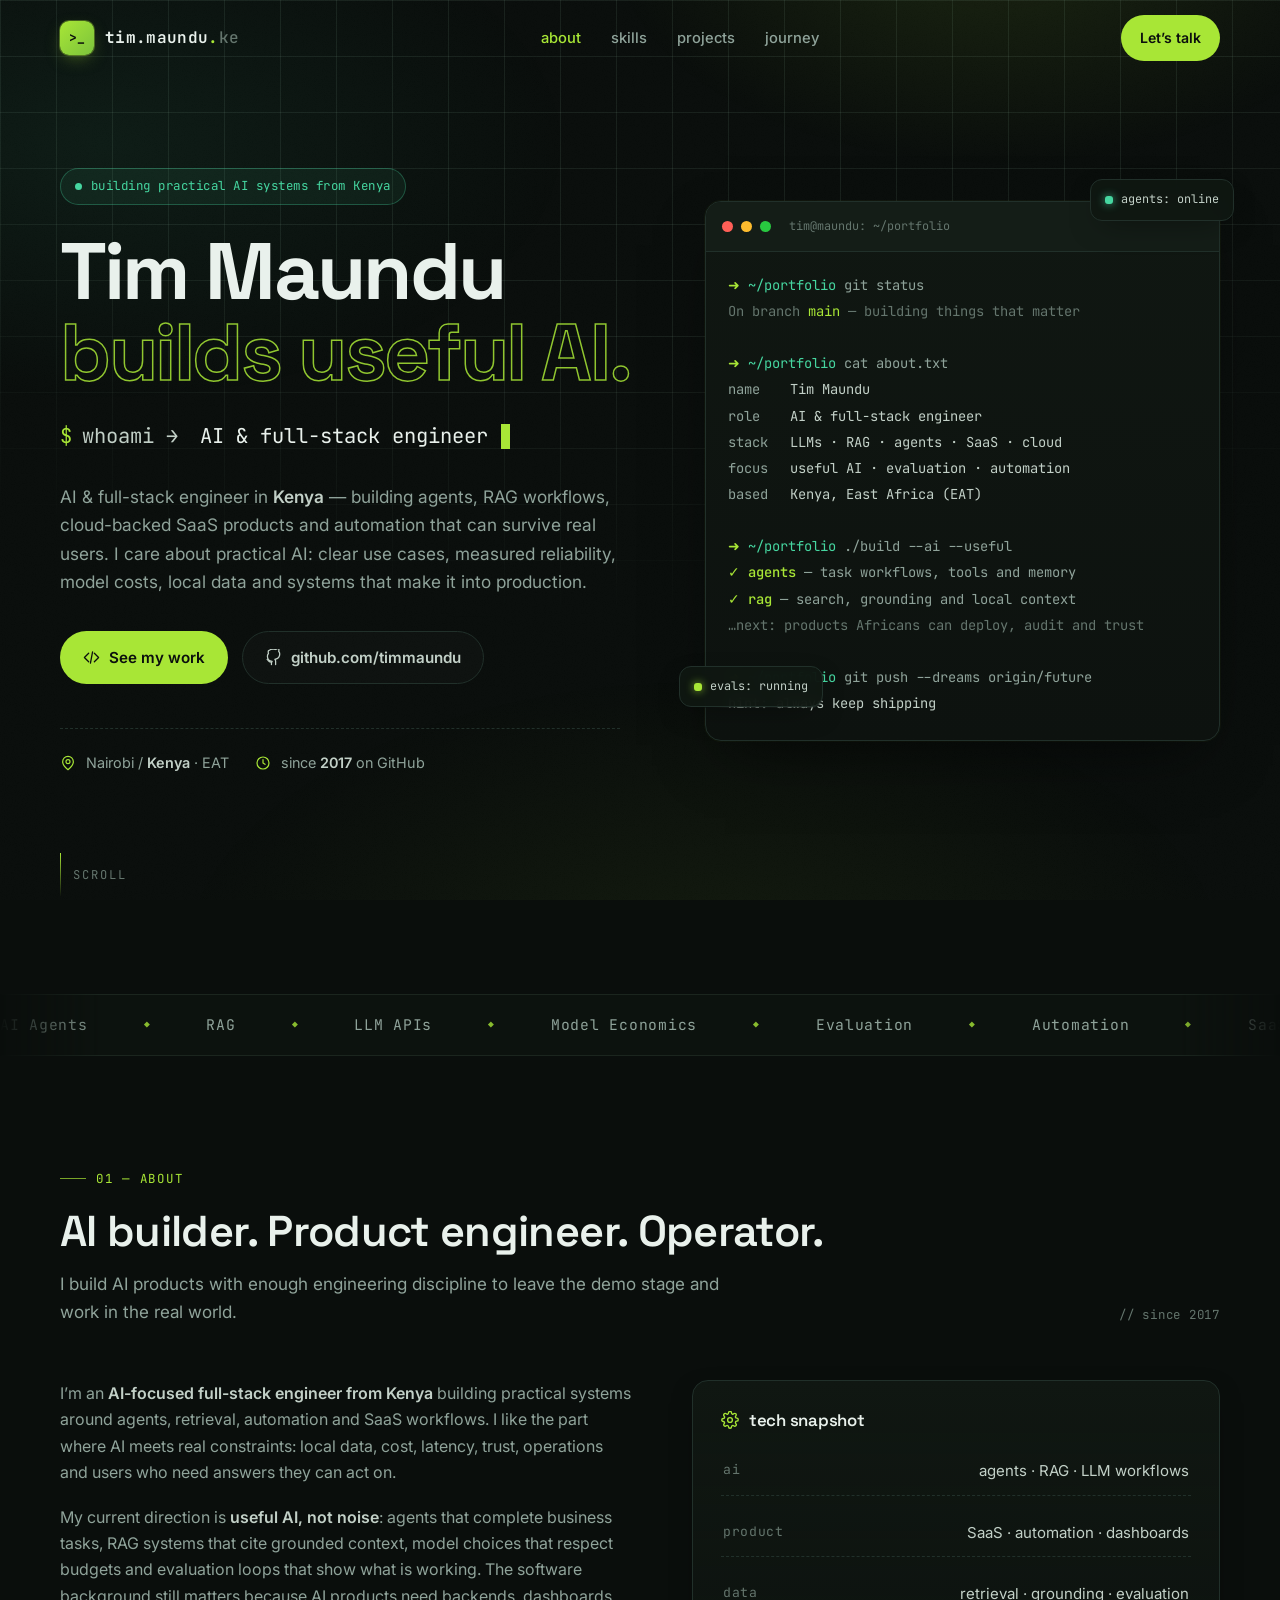
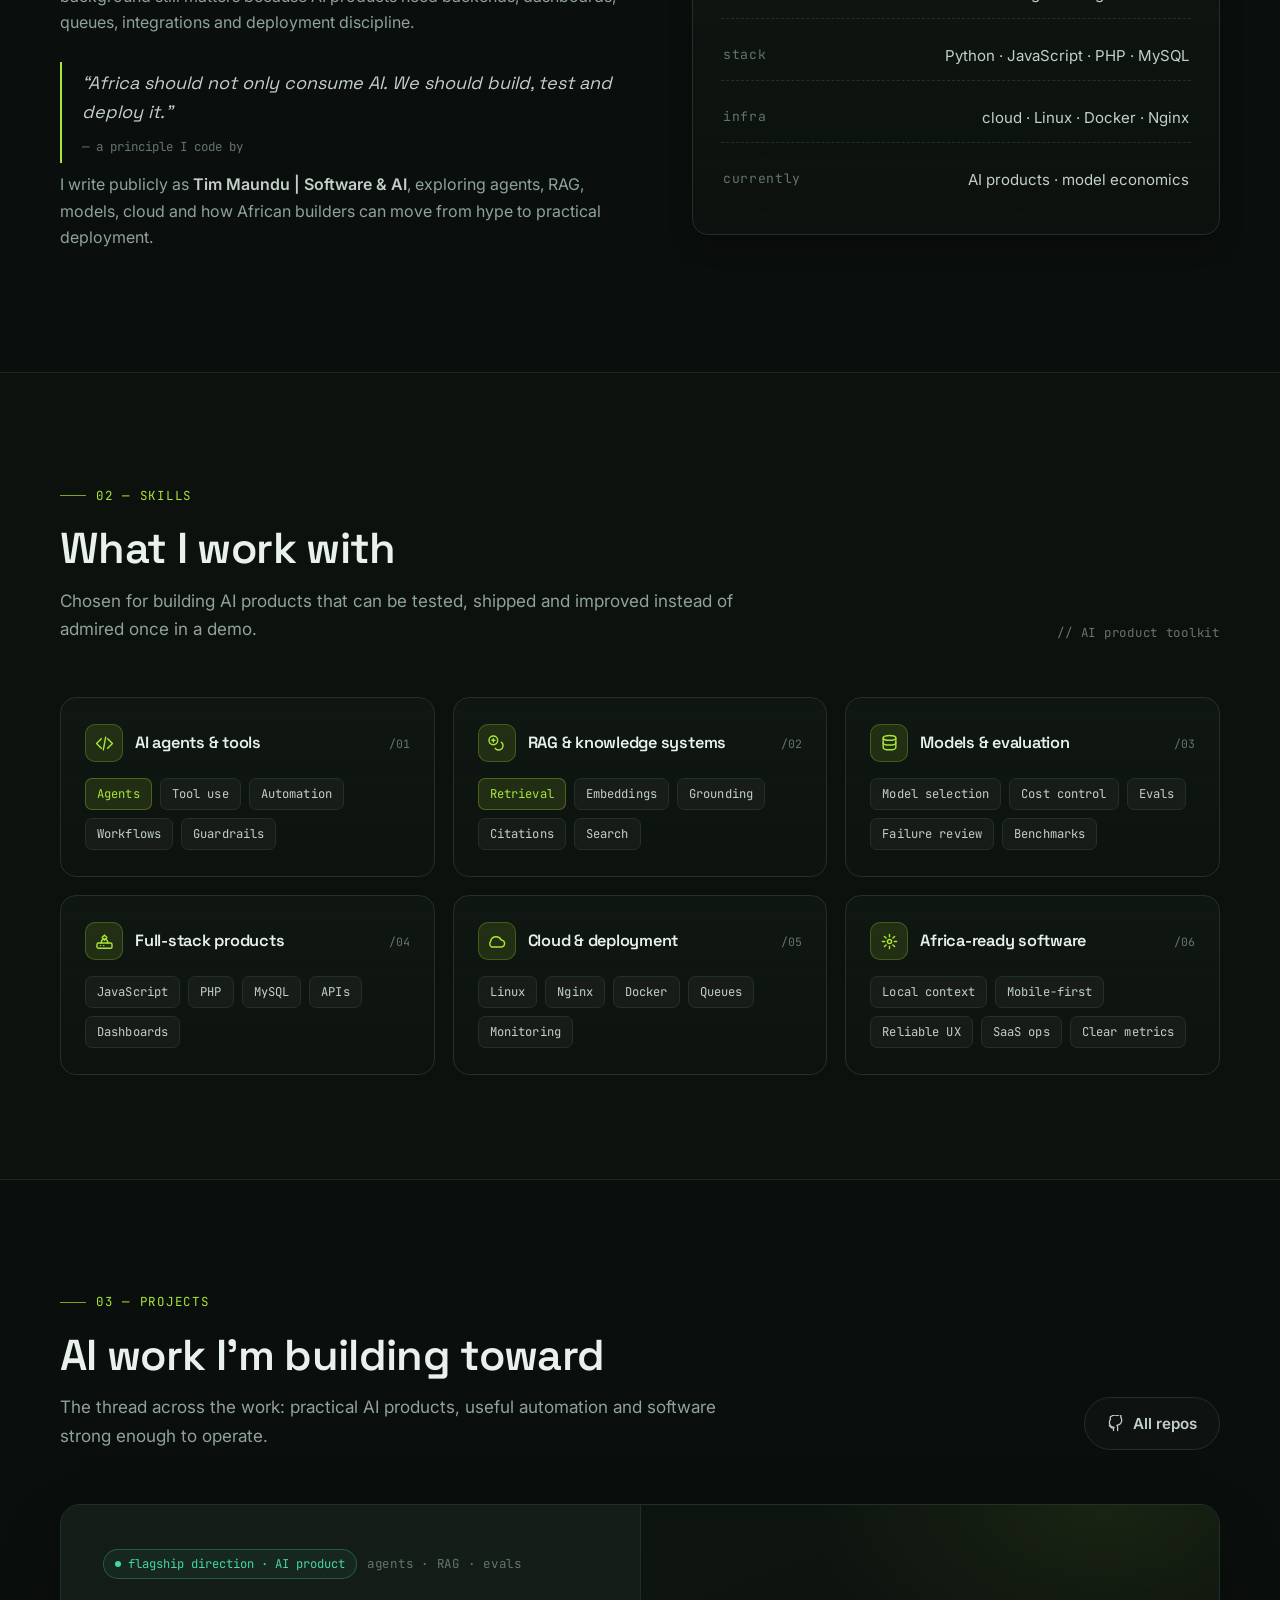
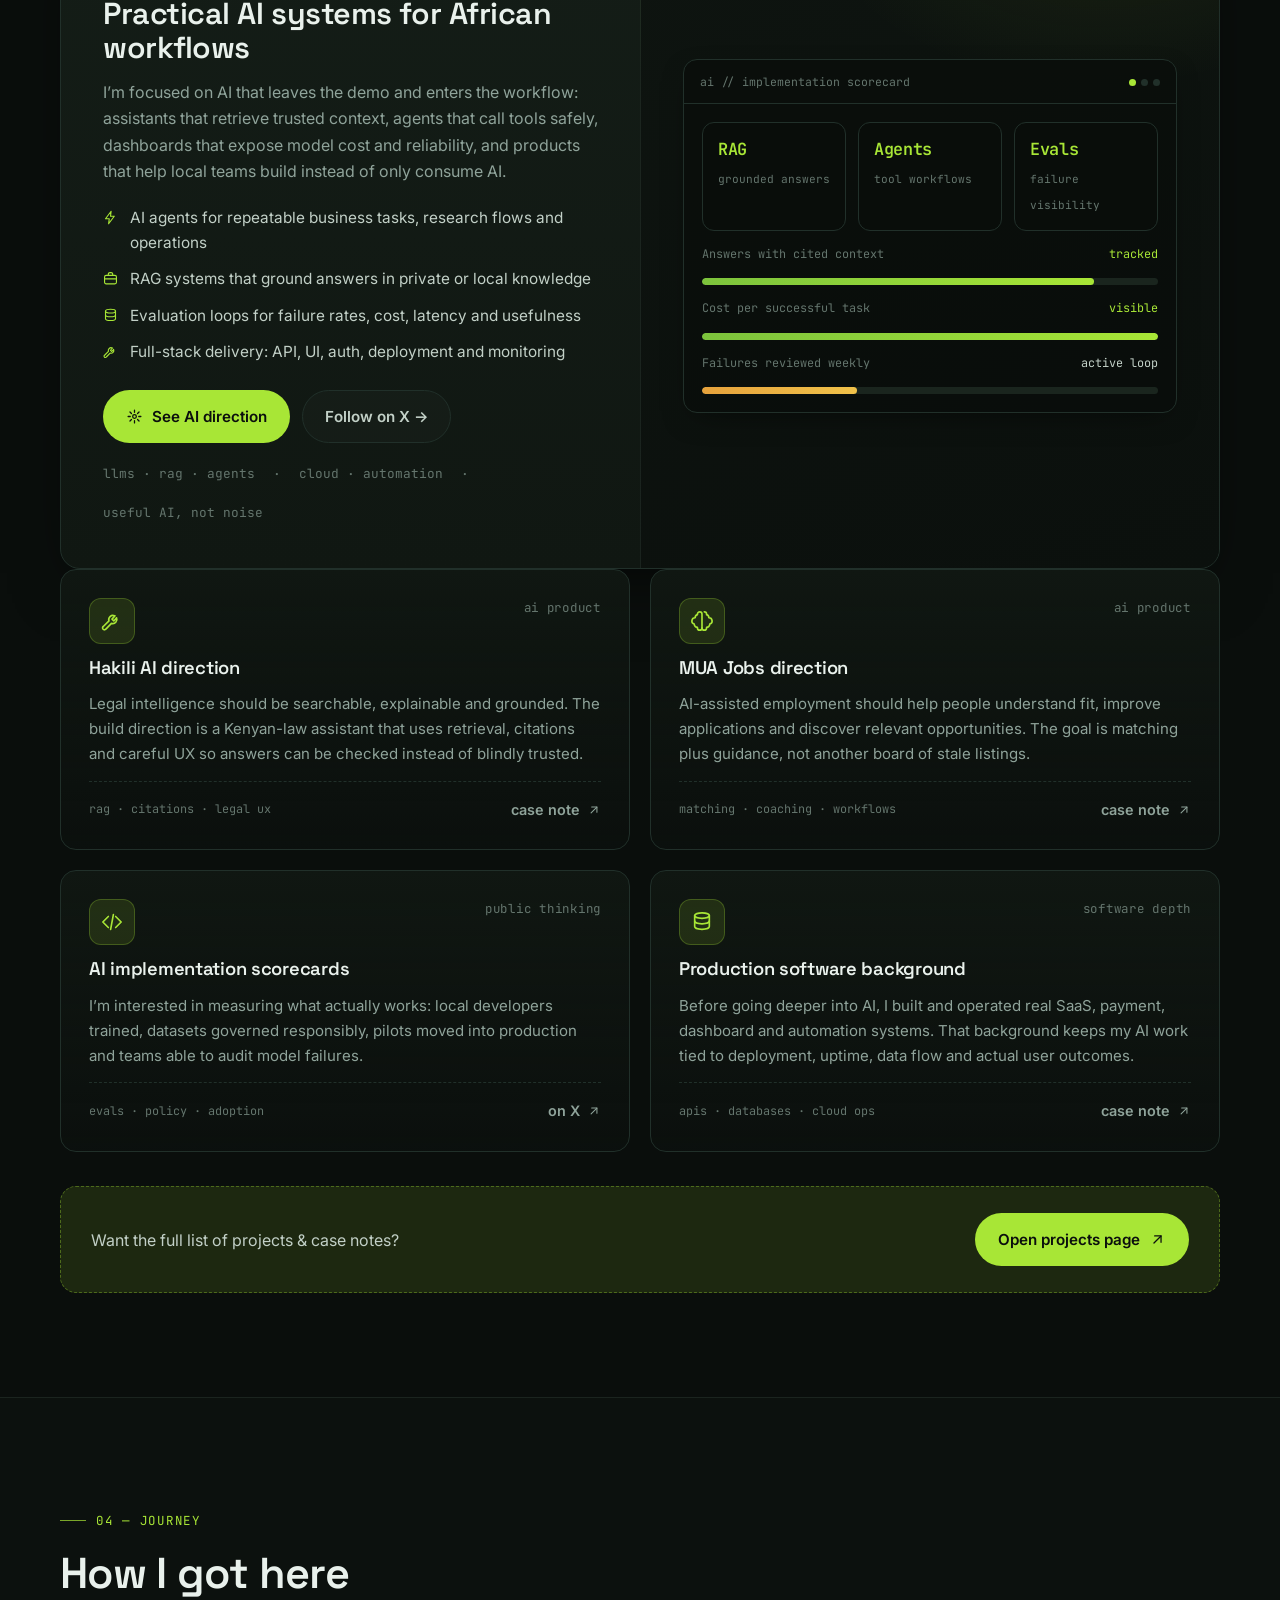
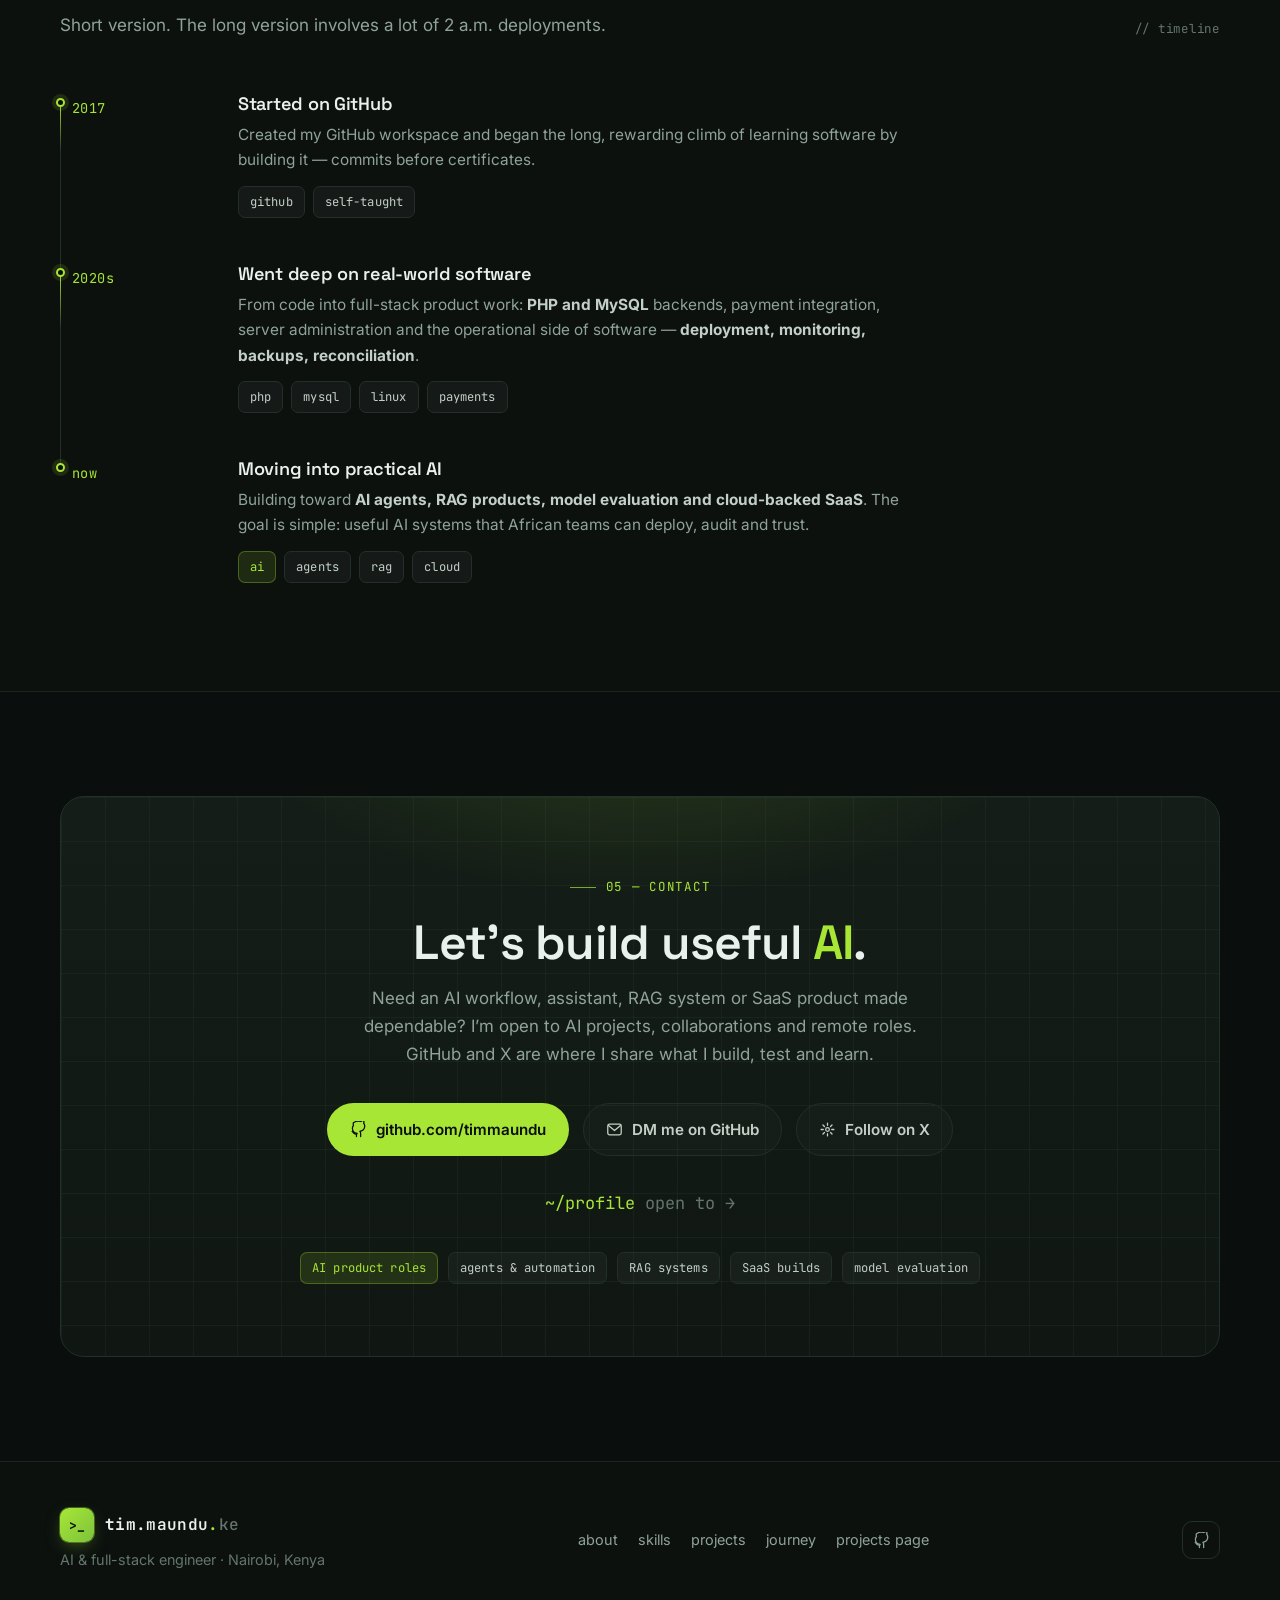
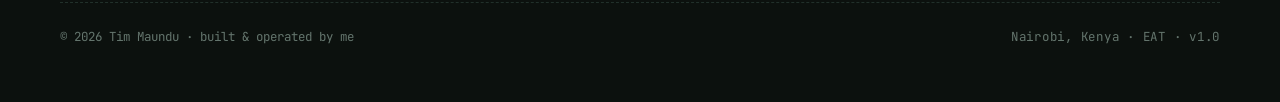
==== commit 1e228f44: "refactor: reposition portfolio around AI" ====
--- a/index.html
+++ b/index.html
@@ -3,21 +3,21 @@
 <head>
   <meta charset="UTF-8">
   <meta name="viewport" content="width=device-width, initial-scale=1.0">
-  <title>Tim Maundu — Full-Stack Software Engineer · Kenya</title>
-  <meta name="description" content="Tim Maundu is a Kenyan full-stack software engineer building web platforms, M-Pesa payment integrations and billing systems — creator of the MUATIM ISP billing platform.">
+  <title>Tim Maundu — AI & Full-Stack Engineer · Kenya</title>
+  <meta name="description" content="Tim Maundu builds practical AI systems from Kenya: agents, RAG workflows, SaaS products, cloud automation and full-stack software that moves from demo to production.">
   <meta name="author" content="Tim Maundu">
   <meta name="theme-color" content="#0a0e0c">
 
   <!-- Open Graph -->
   <meta property="og:type" content="website">
   <meta property="og:site_name" content="Tim Maundu">
-  <meta property="og:title" content="Tim Maundu — Full-Stack Software Engineer">
-  <meta property="og:description" content="Web platforms, M-Pesa payment integrations and billing systems built in Kenya. Creator of the MUATIM ISP billing platform.">
+  <meta property="og:title" content="Tim Maundu — AI & Full-Stack Engineer">
+  <meta property="og:description" content="Practical AI systems, agents, RAG workflows, SaaS products and cloud automation built from Kenya.">
   <meta property="og:url" content="https://timmaundu.github.io/">
   <meta property="og:image" content="https://timmaundu.github.io/assets/og-image.png">
   <meta name="twitter:card" content="summary_large_image">
-  <meta name="twitter:title" content="Tim Maundu — Full-Stack Software Engineer">
-  <meta name="twitter:description" content="Web platforms, M-Pesa payment integrations and billing systems built in Kenya. Creator of the MUATIM ISP billing platform.">
+  <meta name="twitter:title" content="Tim Maundu — AI & Full-Stack Engineer">
+  <meta name="twitter:description" content="Practical AI systems, agents, RAG workflows, SaaS products and cloud automation built from Kenya.">
   <meta name="twitter:image" content="https://timmaundu.github.io/assets/og-image.png">
   <link rel="canonical" href="https://timmaundu.github.io/">
 
@@ -77,9 +77,9 @@
   <section class="hero" id="home">
     <div class="container hero-grid">
       <div class="reveal">
-        <span class="status-chip"><span class="pulse"></span> available for projects &amp; remote roles</span>
-
-        <h1>Tim&nbsp;Maundu<span class="accent-line">builds software that ships.</span></h1>
+        <span class="status-chip"><span class="pulse"></span> building practical AI systems from Kenya</span>
+
+        <h1>Tim&nbsp;Maundu<span class="accent-line">builds useful AI.</span></h1>
 
         <div class="role-line" aria-live="polite">
           <span class="prompt">$</span>
@@ -88,10 +88,10 @@
         </div>
 
         <p class="intro">
-          Full-stack software engineer in <strong>Kenya</strong> — designing, coding and
-          operating web platforms people rely on every day: <strong>M-Pesa payment
-          integrations</strong>, billing and ISP management systems, dashboards and
-          APIs. I take messy operational problems and turn them into dependable software.
+          AI &amp; full-stack engineer in <strong>Kenya</strong> — building agents, RAG
+          workflows, cloud-backed SaaS products and automation that can survive
+          real users. I care about practical AI: clear use cases, measured reliability,
+          model costs, local data and systems that make it into production.
         </p>
 
         <div class="hero-actions">
@@ -123,23 +123,23 @@
             <div class="t-line"><span class="t-prompt">➜&nbsp;</span><span class="t-path">~/portfolio</span> <span class="c">cat about.txt</span></div>
             <div class="t-line tbl">
               <div><span class="c">name</span><span class="t-out">Tim Maundu</span></div>
-              <div><span class="c">role</span><span class="t-out">Full-stack software engineer</span></div>
-              <div><span class="c">stack</span><span class="t-out">PHP · MySQL · Linux · JavaScript</span></div>
-              <div><span class="c">focus</span><span class="t-out">M-Pesa · billing · ops platforms · APIs</span></div>
+              <div><span class="c">role</span><span class="t-out">AI &amp; full-stack engineer</span></div>
+              <div><span class="c">stack</span><span class="t-out">LLMs · RAG · agents · SaaS · cloud</span></div>
+              <div><span class="c">focus</span><span class="t-out">useful AI · evaluation · automation</span></div>
               <div><span class="c">based</span><span class="t-out">Kenya, East Africa (EAT)</span></div>
             </div>
             <div class="t-line">&nbsp;</div>
-            <div class="t-line"><span class="t-prompt">➜&nbsp;</span><span class="t-path">~/portfolio</span> <span class="c">./ship --reliably</span></div>
-            <div class="t-line"><span class="t-ok">✓</span> <span class="hl">MUATIM</span> <span class="c">— ISP billing &amp; payments platform (live)</span></div>
-            <div class="t-line"><span class="t-ok">✓</span> <span class="hl">provisioning</span> <span class="c">— automated server &amp; router rollout</span></div>
-            <div class="t-line"><span class="t-dim">…next: building the next useful thing</span></div>
+            <div class="t-line"><span class="t-prompt">➜&nbsp;</span><span class="t-path">~/portfolio</span> <span class="c">./build --ai --useful</span></div>
+            <div class="t-line"><span class="t-ok">✓</span> <span class="hl">agents</span> <span class="c">— task workflows, tools and memory</span></div>
+            <div class="t-line"><span class="t-ok">✓</span> <span class="hl">rag</span> <span class="c">— search, grounding and local context</span></div>
+            <div class="t-line"><span class="t-dim">…next: products Africans can deploy, audit and trust</span></div>
             <div class="t-line">&nbsp;</div>
             <div class="t-line"><span class="t-prompt">➜&nbsp;</span><span class="t-path">~/portfolio</span> <span class="c">git push --dreams origin/future</span></div>
             <div class="t-line"><span class="t-out">hint: always keep shipping</span></div>
           </div>
         </div>
-        <div class="terminal-float f1"><span class="ico"></span> uptime: 99.9%</div>
-        <div class="terminal-float f2"><span class="ico"></span> M-Pesa: online</div>
+        <div class="terminal-float f1"><span class="ico"></span> agents: online</div>
+        <div class="terminal-float f2"><span class="ico"></span> evals: running</div>
       </div>
     </div>
 
@@ -151,8 +151,8 @@
   <!-- ============ MARQUEE ============ -->
   <div class="marquee" aria-hidden="true">
     <div class="marquee-track">
-      <span>PHP</span><span>MySQL</span><span>M-Pesa Daraja API</span><span>Linux Servers</span><span>Billing Platforms</span><span>JavaScript</span><span>MikroTik</span><span>REST APIs</span><span>SaaS Products</span><span>Docker</span><span>Nginx</span><span>Automation</span>
-      <span>PHP</span><span>MySQL</span><span>M-Pesa Daraja API</span><span>Linux Servers</span><span>Billing Platforms</span><span>JavaScript</span><span>MikroTik</span><span>REST APIs</span><span>SaaS Products</span><span>Docker</span><span>Nginx</span><span>Automation</span>
+      <span>AI Agents</span><span>RAG</span><span>LLM APIs</span><span>Model Economics</span><span>Evaluation</span><span>Automation</span><span>SaaS Products</span><span>Cloud</span><span>Python</span><span>JavaScript</span><span>APIs</span><span>Data Workflows</span>
+      <span>AI Agents</span><span>RAG</span><span>LLM APIs</span><span>Model Economics</span><span>Evaluation</span><span>Automation</span><span>SaaS Products</span><span>Cloud</span><span>Python</span><span>JavaScript</span><span>APIs</span><span>Data Workflows</span>
     </div>
   </div>
 
@@ -162,8 +162,8 @@
       <div class="section-head reveal">
         <div>
           <span class="eyebrow">01 — about</span>
-          <h2>Engineer. Builder. Problem-solver.</h2>
-          <p class="lead">I write code, run servers and own the outcome — from the first SQL table to the last dashboard widget.</p>
+          <h2>AI builder. Product engineer. Operator.</h2>
+          <p class="lead">I build AI products with enough engineering discipline to leave the demo stage and work in the real world.</p>
         </div>
         <span class="mono-tag">// since 2017</span>
       </div>
@@ -171,26 +171,26 @@
       <div class="about-grid">
         <div class="about-copy reveal">
           <p>
-            I&rsquo;m a <strong>full-stack software engineer from Kenya</strong> who likes building software
-            that makes real work easier. Not demos, not tutorials — systems that people
-            depend on after the launch party: billing that reconciles correctly,
-            payments that clear on time, dashboards that tell the truth.
+            I&rsquo;m an <strong>AI-focused full-stack engineer from Kenya</strong> building
+            practical systems around agents, retrieval, automation and SaaS workflows.
+            I like the part where AI meets real constraints: local data, cost, latency,
+            trust, operations and users who need answers they can act on.
           </p>
           <p>
-            My main hands-on project is <strong>MUATIM</strong>, a live ISP billing &amp; payments
-            platform (the codebase snapshot in this very repo). It handles <strong>M-Pesa
-            payments end-to-end</strong>, customer management, package billing, network
-            operations and automation for internet providers — plus the provisioning
-            tooling that rolls it out to production servers and routers.
+            My current direction is <strong>useful AI, not noise</strong>: agents that
+            complete business tasks, RAG systems that cite grounded context, model
+            choices that respect budgets and evaluation loops that show what is working.
+            The software background still matters because AI products need backends,
+            dashboards, queues, integrations and deployment discipline.
           </p>
           <blockquote class="blockquote">
-            “Software that removes friction beats software that adds features.”
+            “Africa should not only consume AI. We should build, test and deploy it.”
             <cite>— a principle I code by</cite>
           </blockquote>
           <p>
-            I work close to the problem: local payment rails, uneven connectivity,
-            growing teams and operations that need clear accountability. That&rsquo;s what
-            makes software useful — and what keeps me building.
+            I write publicly as <strong>Tim Maundu | Software &amp; AI</strong>, exploring
+            agents, RAG, models, cloud and how African builders can move from hype to
+            practical deployment.
           </p>
         </div>
 
@@ -198,12 +198,12 @@
           <div class="fact-card">
             <h3><svg><use href="assets/icons.svg#i-gear"/></svg> tech snapshot</h3>
             <ul class="facts">
-              <li><span class="k">core</span><span class="v">PHP · MySQL · Linux</span></li>
-              <li><span class="k">payments</span><span class="v">M-Pesa Daraja (STK Push &amp; APIs)</span></li>
-              <li><span class="k">frontend</span><span class="v">HTML · CSS · JavaScript</span></li>
-              <li><span class="k">infra</span><span class="v">Nginx · Docker · MikroTik · bash</span></li>
-              <li><span class="k">products</span><span class="v">SaaS · billing · ops dashboards</span></li>
-              <li><span class="k">currently</span><span class="v">MUATIM · new builds</span></li>
+              <li><span class="k">ai</span><span class="v">agents · RAG · LLM workflows</span></li>
+              <li><span class="k">product</span><span class="v">SaaS · automation · dashboards</span></li>
+              <li><span class="k">data</span><span class="v">retrieval · grounding · evaluation</span></li>
+              <li><span class="k">stack</span><span class="v">Python · JavaScript · PHP · MySQL</span></li>
+              <li><span class="k">infra</span><span class="v">cloud · Linux · Docker · Nginx</span></li>
+              <li><span class="k">currently</span><span class="v">AI products · model economics</span></li>
             </ul>
           </div>
         </div>
@@ -218,75 +218,75 @@
         <div>
           <span class="eyebrow">02 — skills</span>
           <h2>What I work with</h2>
-          <p class="lead">Chosen for dependable outcomes — not for hype. Enough range to own a product end-to-end.</p>
-        </div>
-        <span class="mono-tag">// full-stack toolkit</span>
+          <p class="lead">Chosen for building AI products that can be tested, shipped and improved instead of admired once in a demo.</p>
+        </div>
+        <span class="mono-tag">// AI product toolkit</span>
       </div>
 
       <div class="skills-grid" data-stagger>
         <div class="skill-card reveal">
           <div class="sc-head">
             <span class="sc-ico"><svg><use href="assets/icons.svg#i-code"/></svg></span>
-            <h3>Backend &amp; APIs</h3>
+            <h3>AI agents &amp; tools</h3>
             <span class="sc-num">/01</span>
           </div>
           <div class="tag-row">
-            <span class="tag solid">PHP</span><span class="tag">REST APIs</span><span class="tag">MySQL</span><span class="tag">MariaDB</span><span class="tag">MVC</span>
+            <span class="tag solid">Agents</span><span class="tag">Tool use</span><span class="tag">Automation</span><span class="tag">Workflows</span><span class="tag">Guardrails</span>
           </div>
         </div>
 
         <div class="skill-card reveal">
           <div class="sc-head">
             <span class="sc-ico"><svg><use href="assets/icons.svg#i-coins"/></svg></span>
-            <h3>Payments &amp; M-Pesa</h3>
+            <h3>RAG &amp; knowledge systems</h3>
             <span class="sc-num">/02</span>
           </div>
           <div class="tag-row">
-            <span class="tag solid">Daraja STK Push</span><span class="tag">Callbacks</span><span class="tag">Reconciliation</span><span class="tag">Webhooks</span>
+            <span class="tag solid">Retrieval</span><span class="tag">Embeddings</span><span class="tag">Grounding</span><span class="tag">Citations</span><span class="tag">Search</span>
           </div>
         </div>
 
         <div class="skill-card reveal">
           <div class="sc-head">
             <span class="sc-ico"><svg><use href="assets/icons.svg#i-db"/></svg></span>
-            <h3>Data &amp; reliability</h3>
+            <h3>Models &amp; evaluation</h3>
             <span class="sc-num">/03</span>
           </div>
           <div class="tag-row">
-            <span class="tag">Schema design</span><span class="tag">Queries</span><span class="tag">Backups</span><span class="tag">Cron jobs</span><span class="tag">Audit logs</span>
+            <span class="tag">Model selection</span><span class="tag">Cost control</span><span class="tag">Evals</span><span class="tag">Failure review</span><span class="tag">Benchmarks</span>
           </div>
         </div>
 
         <div class="skill-card reveal">
           <div class="sc-head">
             <span class="sc-ico"><svg><use href="assets/icons.svg#i-router"/></svg></span>
-            <h3>Networks &amp; ISP ops</h3>
+            <h3>Full-stack products</h3>
             <span class="sc-num">/04</span>
           </div>
           <div class="tag-row">
-            <span class="tag">MikroTik</span><span class="tag">Hotspot</span><span class="tag">PPPoE</span><span class="tag">Vouchers</span><span class="tag">Bandwidth mgmt</span>
+            <span class="tag">JavaScript</span><span class="tag">PHP</span><span class="tag">MySQL</span><span class="tag">APIs</span><span class="tag">Dashboards</span>
           </div>
         </div>
 
         <div class="skill-card reveal">
           <div class="sc-head">
             <span class="sc-ico"><svg><use href="assets/icons.svg#i-cloud"/></svg></span>
-            <h3>Servers &amp; deployment</h3>
+            <h3>Cloud &amp; deployment</h3>
             <span class="sc-num">/05</span>
           </div>
           <div class="tag-row">
-            <span class="tag">Linux</span><span class="tag">Nginx</span><span class="tag">Docker</span><span class="tag">Provisioning</span><span class="tag">SSL</span>
+            <span class="tag">Linux</span><span class="tag">Nginx</span><span class="tag">Docker</span><span class="tag">Queues</span><span class="tag">Monitoring</span>
           </div>
         </div>
 
         <div class="skill-card reveal">
           <div class="sc-head">
             <span class="sc-ico"><svg><use href="assets/icons.svg#i-spark"/></svg></span>
-            <h3>Frontend &amp; products</h3>
+            <h3>Africa-ready software</h3>
             <span class="sc-num">/06</span>
           </div>
           <div class="tag-row">
-            <span class="tag">HTML/CSS</span><span class="tag">JavaScript</span><span class="tag">Dashboards</span><span class="tag">UX thinking</span><span class="tag">Responsive</span>
+            <span class="tag">Local context</span><span class="tag">Mobile-first</span><span class="tag">Reliable UX</span><span class="tag">SaaS ops</span><span class="tag">Clear metrics</span>
           </div>
         </div>
       </div>
@@ -299,8 +299,8 @@
       <div class="section-head reveal">
         <div>
           <span class="eyebrow">03 — projects</span>
-          <h2>Things I&rsquo;ve built</h2>
-          <p class="lead">Shipped code over slideware. The flagship is live — the rest are the systems around it.</p>
+          <h2>AI work I&rsquo;m building toward</h2>
+          <p class="lead">The thread across the work: practical AI products, useful automation and software strong enough to operate.</p>
         </div>
         <a class="btn btn-ghost" href="https://github.com/timmaundu?tab=repositories" target="_blank" rel="noopener">
           <svg><use href="assets/icons.svg#i-github"/></svg> All repos
@@ -312,56 +312,56 @@
         <div class="feat-inner">
           <div class="feat-copy">
             <div class="feat-label">
-              <span class="live-dot"><i></i> flagship · live product</span>
-              <span class="mono-tag">muatim.co.ke</span>
-            </div>
-            <h3>MUATIM — ISP billing &amp; payments platform</h3>
+              <span class="live-dot"><i></i> flagship direction · AI product</span>
+              <span class="mono-tag">agents · RAG · evals</span>
+            </div>
+            <h3>Practical AI systems for African workflows</h3>
             <p>
-              A complete billing system for internet service providers, built around
-              how money actually moves in Kenya. Handles customer lifecycle, packages
-              and billing — with <strong>M-Pesa payments collected, verified and
-              reconciled automatically</strong>.
+              I&rsquo;m focused on AI that leaves the demo and enters the workflow:
+              assistants that retrieve trusted context, agents that call tools safely,
+              dashboards that expose model cost and reliability, and products that help
+              local teams build instead of only consume AI.
             </p>
             <ul class="feat-list">
-              <li><svg><use href="assets/icons.svg#i-zap"/></svg> <span>M-Pesa STK Push payments with automatic callback reconciliation</span></li>
-              <li><svg><use href="assets/icons.svg#i-brief"/></svg> <span>Customers, packages, billing cycles &amp; payment history in one place</span></li>
-              <li><svg><use href="assets/icons.svg#i-router"/></svg> <span>Network operations: MikroTik routers, hotspot/PPPoE &amp; voucher flows</span></li>
-              <li><svg><use href="assets/icons.svg#i-wrench"/></svg> <span>Admin panels, mobile-friendly customer tools &amp; scheduled automation</span></li>
+              <li><svg><use href="assets/icons.svg#i-zap"/></svg> <span>AI agents for repeatable business tasks, research flows and operations</span></li>
+              <li><svg><use href="assets/icons.svg#i-brief"/></svg> <span>RAG systems that ground answers in private or local knowledge</span></li>
+              <li><svg><use href="assets/icons.svg#i-db"/></svg> <span>Evaluation loops for failure rates, cost, latency and usefulness</span></li>
+              <li><svg><use href="assets/icons.svg#i-wrench"/></svg> <span>Full-stack delivery: API, UI, auth, deployment and monitoring</span></li>
             </ul>
             <div class="feat-actions">
-              <a class="btn btn-primary" href="https://muatim.co.ke" target="_blank" rel="noopener">
-                <svg><use href="assets/icons.svg#i-ext"/></svg> Visit the product
+              <a class="btn btn-primary" href="projects.html#ai-systems">
+                <svg><use href="assets/icons.svg#i-spark"/></svg> See AI direction
               </a>
-              <a class="btn btn-ghost" href="projects.html#muatim">
-                case notes →
+              <a class="btn btn-ghost" href="https://x.com/tim_maundu" target="_blank" rel="noopener">
+                Follow on X →
               </a>
             </div>
             <div class="feat-links">
-              <span>php · mysql · mpesa</span>
+              <span>llms · rag · agents</span>
               <span>·</span>
-              <span>docker · nginx</span>
+              <span>cloud · automation</span>
               <span>·</span>
-              <span>provisioned &amp; operated by me</span>
+              <span>useful AI, not noise</span>
             </div>
           </div>
 
           <div class="feat-visual" aria-hidden="true">
             <div class="dash-mock">
               <div class="dash-top">
-                <span>muatim // payments dashboard</span>
+                <span>ai // implementation scorecard</span>
                 <span class="dots"><i></i><i></i><i></i></span>
               </div>
               <div class="dash-body">
                 <div class="kpis">
-                  <div class="kpi"><b>KSh 1.4M</b><span>collected (mo)</span></div>
-                  <div class="kpi"><b>3,820</b><span>active customers</span></div>
-                  <div class="kpi"><b>99.9%</b><span>payment uptime</span></div>
+                  <div class="kpi"><b>RAG</b><span>grounded answers</span></div>
+                  <div class="kpi"><b>Agents</b><span>tool workflows</span></div>
+                  <div class="kpi"><b>Evals</b><span>failure visibility</span></div>
                 </div>
-                <div class="dash-row"><span class="lbl">M-Pesa transactions today</span><span class="amt ok">✓ 214 settled</span></div>
+                <div class="dash-row"><span class="lbl">Answers with cited context</span><span class="amt ok">tracked</span></div>
                 <div class="dash-bar"><i style="width:86%"></i></div>
-                <div class="dash-row"><span class="lbl">Auto-reconciliation</span><span class="amt ok">running</span></div>
+                <div class="dash-row"><span class="lbl">Cost per successful task</span><span class="amt ok">visible</span></div>
                 <div class="dash-bar"><i style="width:100%"></i></div>
-                <div class="dash-row"><span class="lbl">Expiring packages (7d)</span><span class="amt">63 flagged</span></div>
+                <div class="dash-row"><span class="lbl">Failures reviewed weekly</span><span class="amt">active loop</span></div>
                 <div class="dash-bar"><i style="width:34%;background:linear-gradient(90deg,#e6a23c,#f0c24a)"></i></div>
               </div>
             </div>
@@ -374,68 +374,68 @@
         <div class="card reveal">
           <div class="card-top">
             <span class="card-ico"><svg><use href="assets/icons.svg#i-wrench"/></svg></span>
-            <span class="mono-tag">repo snapshot</span>
-          </div>
-          <h3>Provisioning &amp; deployment tooling</h3>
+            <span class="mono-tag">ai product</span>
+          </div>
+          <h3>Hakili AI direction</h3>
           <p class="desc">
-            Automated setup that takes MUATIM from bare server to production —
-            <strong>Docker + MySQL + Nginx</strong> configuration, firewall hardening
-            and repeatable installs. One server, one script, predictable result.
+            Legal intelligence should be searchable, explainable and grounded. The
+            build direction is a Kenyan-law assistant that uses retrieval, citations
+            and careful UX so answers can be checked instead of blindly trusted.
           </p>
           <div class="card-footer">
-            <span class="stat">bash · docker · mysql</span>
-            <a class="card-link" href="https://muatim.co.ke" target="_blank" rel="noopener">deployed with this <svg><use href="assets/icons.svg#i-arrow"/></svg></a>
+            <span class="stat">rag · citations · legal ux</span>
+            <a class="card-link" href="projects.html#hakili">case note <svg><use href="assets/icons.svg#i-arrow"/></svg></a>
           </div>
         </div>
 
         <div class="card reveal">
           <div class="card-top">
             <span class="card-ico"><svg><use href="assets/icons.svg#i-brain"/></svg></span>
-            <span class="mono-tag">product family</span>
-          </div>
-          <h3>MUA Systems product line</h3>
+            <span class="mono-tag">ai product</span>
+          </div>
+          <h3>MUA Jobs direction</h3>
           <p class="desc">
-            Beyond MUATIM: a growing portfolio of <strong>Kenyan-built products</strong> —
-            Hakili AI (legal research) and MUA Jobs (AI-assisted employment) —
-            sharing one engineering foundation for identity, payments and APIs.
+            AI-assisted employment should help people understand fit, improve
+            applications and discover relevant opportunities. The goal is matching
+            plus guidance, not another board of stale listings.
           </p>
           <div class="card-footer">
-            <span class="stat">saas · ai · payments</span>
-            <a class="card-link" href="https://muatim.co.ke" target="_blank" rel="noopener">muatim.co.ke <svg><use href="assets/icons.svg#i-arrow"/></svg></a>
+            <span class="stat">matching · coaching · workflows</span>
+            <a class="card-link" href="projects.html#mua-jobs">case note <svg><use href="assets/icons.svg#i-arrow"/></svg></a>
           </div>
         </div>
 
         <div class="card reveal">
           <div class="card-top">
             <span class="card-ico"><svg><use href="assets/icons.svg#i-code"/></svg></span>
-            <span class="mono-tag">open source</span>
-          </div>
-          <h3>Maintained open-source stack</h3>
+            <span class="mono-tag">public thinking</span>
+          </div>
+          <h3>AI implementation scorecards</h3>
           <p class="desc">
-            I work on and maintain <strong>open-source software</strong> that powers
-            real ISPs — customising, hardening and extending the stack so it fits
-            Kenyan payment and operating realities.
+            I&rsquo;m interested in measuring what actually works: local developers trained,
+            datasets governed responsibly, pilots moved into production and teams able
+            to audit model failures.
           </p>
           <div class="card-footer">
-            <span class="stat">php · mit-licensed ecosystem</span>
-            <a class="card-link" href="https://github.com/timmaundu?tab=repositories" target="_blank" rel="noopener">my repos <svg><use href="assets/icons.svg#i-arrow"/></svg></a>
+            <span class="stat">evals · policy · adoption</span>
+            <a class="card-link" href="https://x.com/tim_maundu" target="_blank" rel="noopener">on X <svg><use href="assets/icons.svg#i-arrow"/></svg></a>
           </div>
         </div>
 
         <div class="card reveal">
           <div class="card-top">
             <span class="card-ico"><svg><use href="assets/icons.svg#i-db"/></svg></span>
-            <span class="mono-tag">ops</span>
-          </div>
-          <h3>Payments ops &amp; reconciliation</h3>
+            <span class="mono-tag">software depth</span>
+          </div>
+          <h3>Production software background</h3>
           <p class="desc">
-            The unglamorous work that keeps money honest: <strong>callback handling,
-            transaction matching, failure retries and audit trails</strong> so that
-            what M-Pesa says always agrees with what the system says.
+            Before going deeper into AI, I built and operated real SaaS, payment,
+            dashboard and automation systems. That background keeps my AI work tied
+            to deployment, uptime, data flow and actual user outcomes.
           </p>
           <div class="card-footer">
-            <span class="stat">daraja · webhooks · mysql</span>
-            <a class="card-link" href="https://muatim.co.ke" target="_blank" rel="noopener">running on MUATIM <svg><use href="assets/icons.svg#i-arrow"/></svg></a>
+            <span class="stat">apis · databases · cloud ops</span>
+            <a class="card-link" href="projects.html#software-depth">case note <svg><use href="assets/icons.svg#i-arrow"/></svg></a>
           </div>
         </div>
       </div>
@@ -476,7 +476,7 @@
           <div class="journey-item reveal">
             <div class="j-date">2020s</div>
             <div class="j-body">
-              <h3>Went deep on real-world systems</h3>
+              <h3>Went deep on real-world software</h3>
               <p>
                 From code into full-stack product work: <b>PHP and MySQL</b> backends,
                 payment integration, server administration and the operational side
@@ -489,13 +489,13 @@
           <div class="journey-item reveal">
             <div class="j-date">now</div>
             <div class="j-body">
-              <h3>Building &amp; operating MUATIM</h3>
+              <h3>Moving into practical AI</h3>
               <p>
-                Designing, coding and running a <b>live ISP billing and M-Pesa payments
-                platform</b> — and the MUA Systems product family around it. Owning the
-                full loop: features, infra, payments and uptime.
+                Building toward <b>AI agents, RAG products, model evaluation and
+                cloud-backed SaaS</b>. The goal is simple: useful AI systems that
+                African teams can deploy, audit and trust.
               </p>
-              <div class="j-tags"><span class="tag solid">muatim</span><span class="tag">saas</span><span class="tag">docker</span><span class="tag">daraja</span></div>
+              <div class="j-tags"><span class="tag solid">ai</span><span class="tag">agents</span><span class="tag">rag</span><span class="tag">cloud</span></div>
             </div>
           </div>
         </div>
@@ -508,11 +508,11 @@
     <div class="container">
       <div class="contact-card reveal">
         <span class="eyebrow" style="justify-content:center">05 — contact</span>
-        <h2>Let&rsquo;s build something <span class="grn">useful</span>.</h2>
+        <h2>Let&rsquo;s build useful <span class="grn">AI</span>.</h2>
         <p>
-          Need a platform built, payments wired up, or a stubborn system made
-          dependable? I&rsquo;m open to projects, collaborations and remote roles.
-          GitHub is where I live — find me there.
+          Need an AI workflow, assistant, RAG system or SaaS product made dependable?
+          I&rsquo;m open to AI projects, collaborations and remote roles. GitHub and X are
+          where I share what I build, test and learn.
         </p>
         <div class="contact-actions">
           <a class="btn btn-primary" href="https://github.com/timmaundu" target="_blank" rel="noopener">
@@ -520,6 +520,9 @@
           </a>
           <a class="btn btn-ghost" href="https://github.com/timmaundu" target="_blank" rel="noopener">
             <svg><use href="assets/icons.svg#i-mail"/></svg> DM me on GitHub
+          </a>
+          <a class="btn btn-ghost" href="https://x.com/tim_maundu" target="_blank" rel="noopener">
+            <svg><use href="assets/icons.svg#i-spark"/></svg> Follow on X
           </a>
         </div>
         <p class="contact-note">
@@ -527,11 +530,11 @@
           <span style="color:var(--faint)">open to →</span>
         </p>
         <div class="open-tags">
-          <span class="tag solid">remote full-stack roles</span>
-          <span class="tag">billing / fintech builds</span>
-          <span class="tag">M-Pesa integrations</span>
-          <span class="tag">ISP / telecom software</span>
-          <span class="tag">product consultations</span>
+          <span class="tag solid">AI product roles</span>
+          <span class="tag">agents &amp; automation</span>
+          <span class="tag">RAG systems</span>
+          <span class="tag">SaaS builds</span>
+          <span class="tag">model evaluation</span>
         </div>
       </div>
     </div>
@@ -546,7 +549,7 @@
             <span class="logo-mark">&gt;_</span>
             <span>tim<b>.maundu</b><span class="dot">.</span><span class="k254">ke</span></span>
           </a>
-          <p>Full-stack software engineer · Nairobi, Kenya</p>
+          <p>AI &amp; full-stack engineer · Nairobi, Kenya</p>
         </div>
         <nav class="foot-nav" aria-label="Footer">
           <a href="#about">about</a>
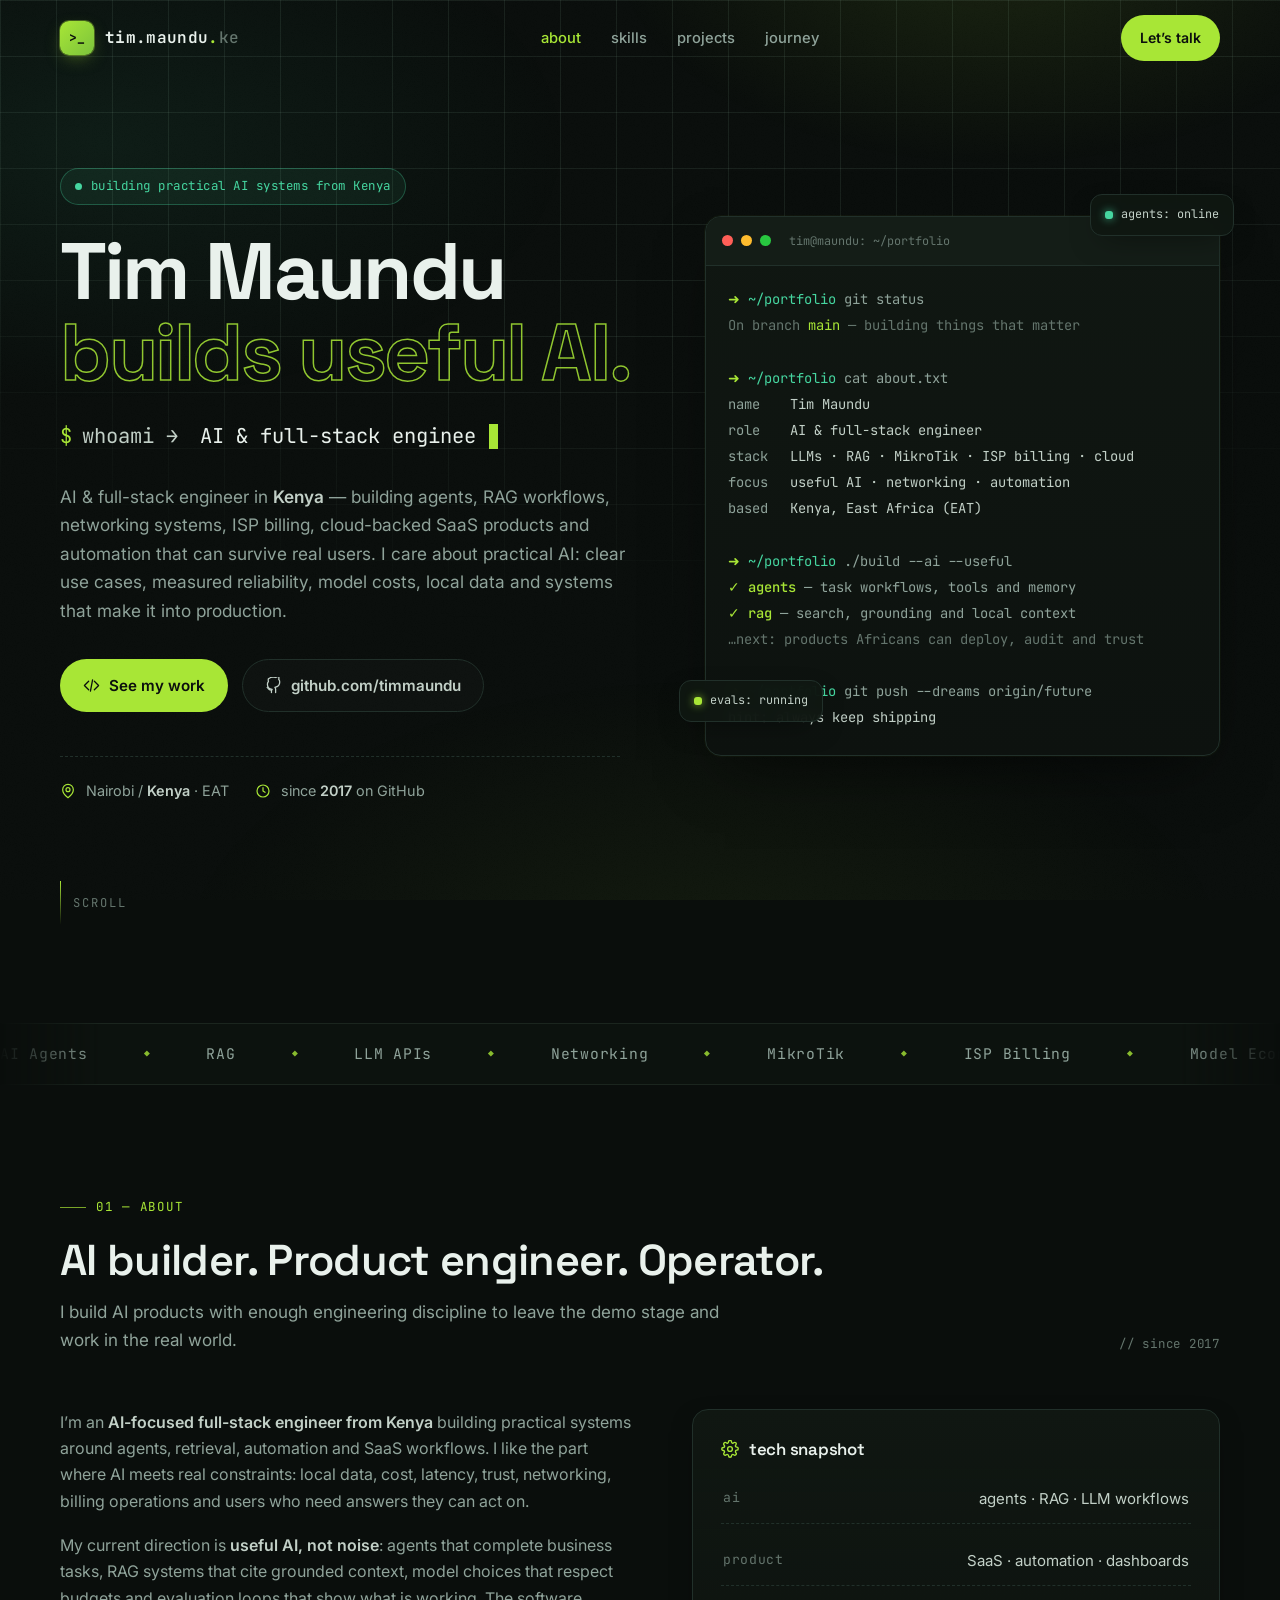
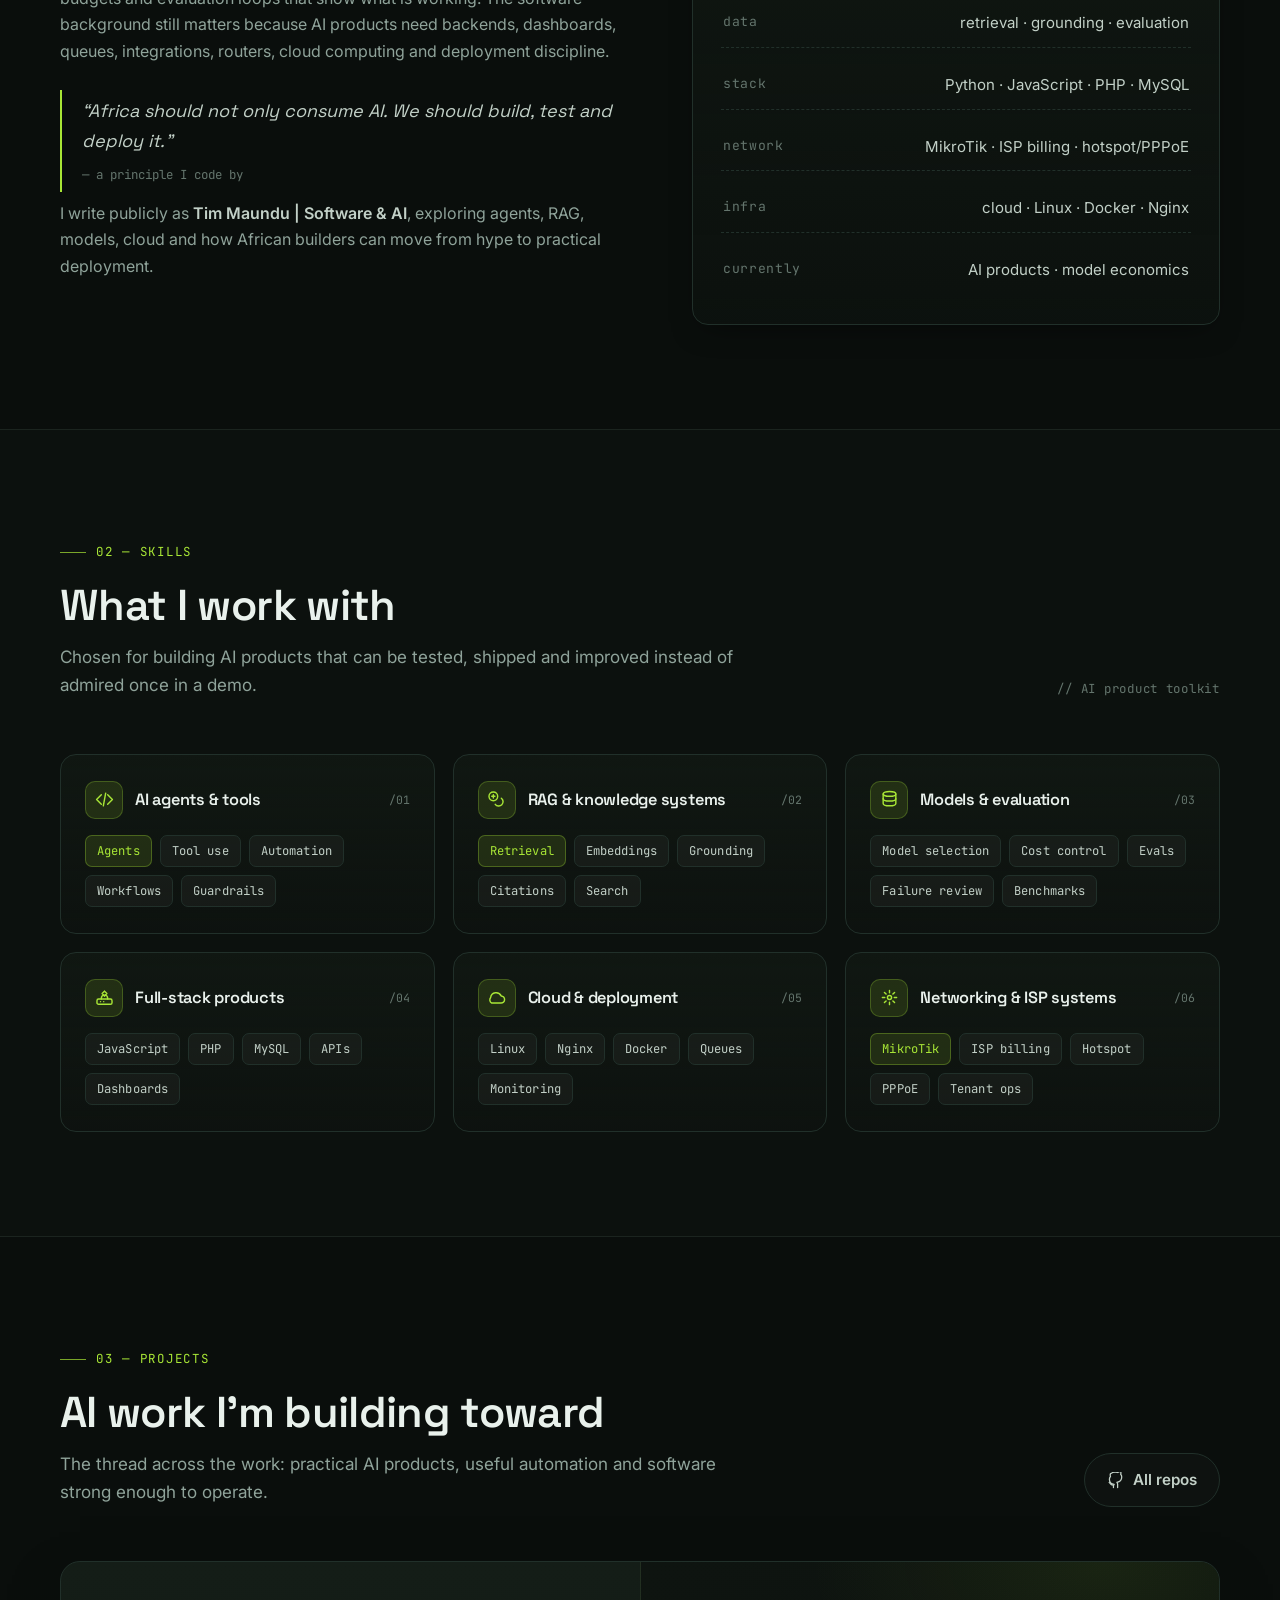
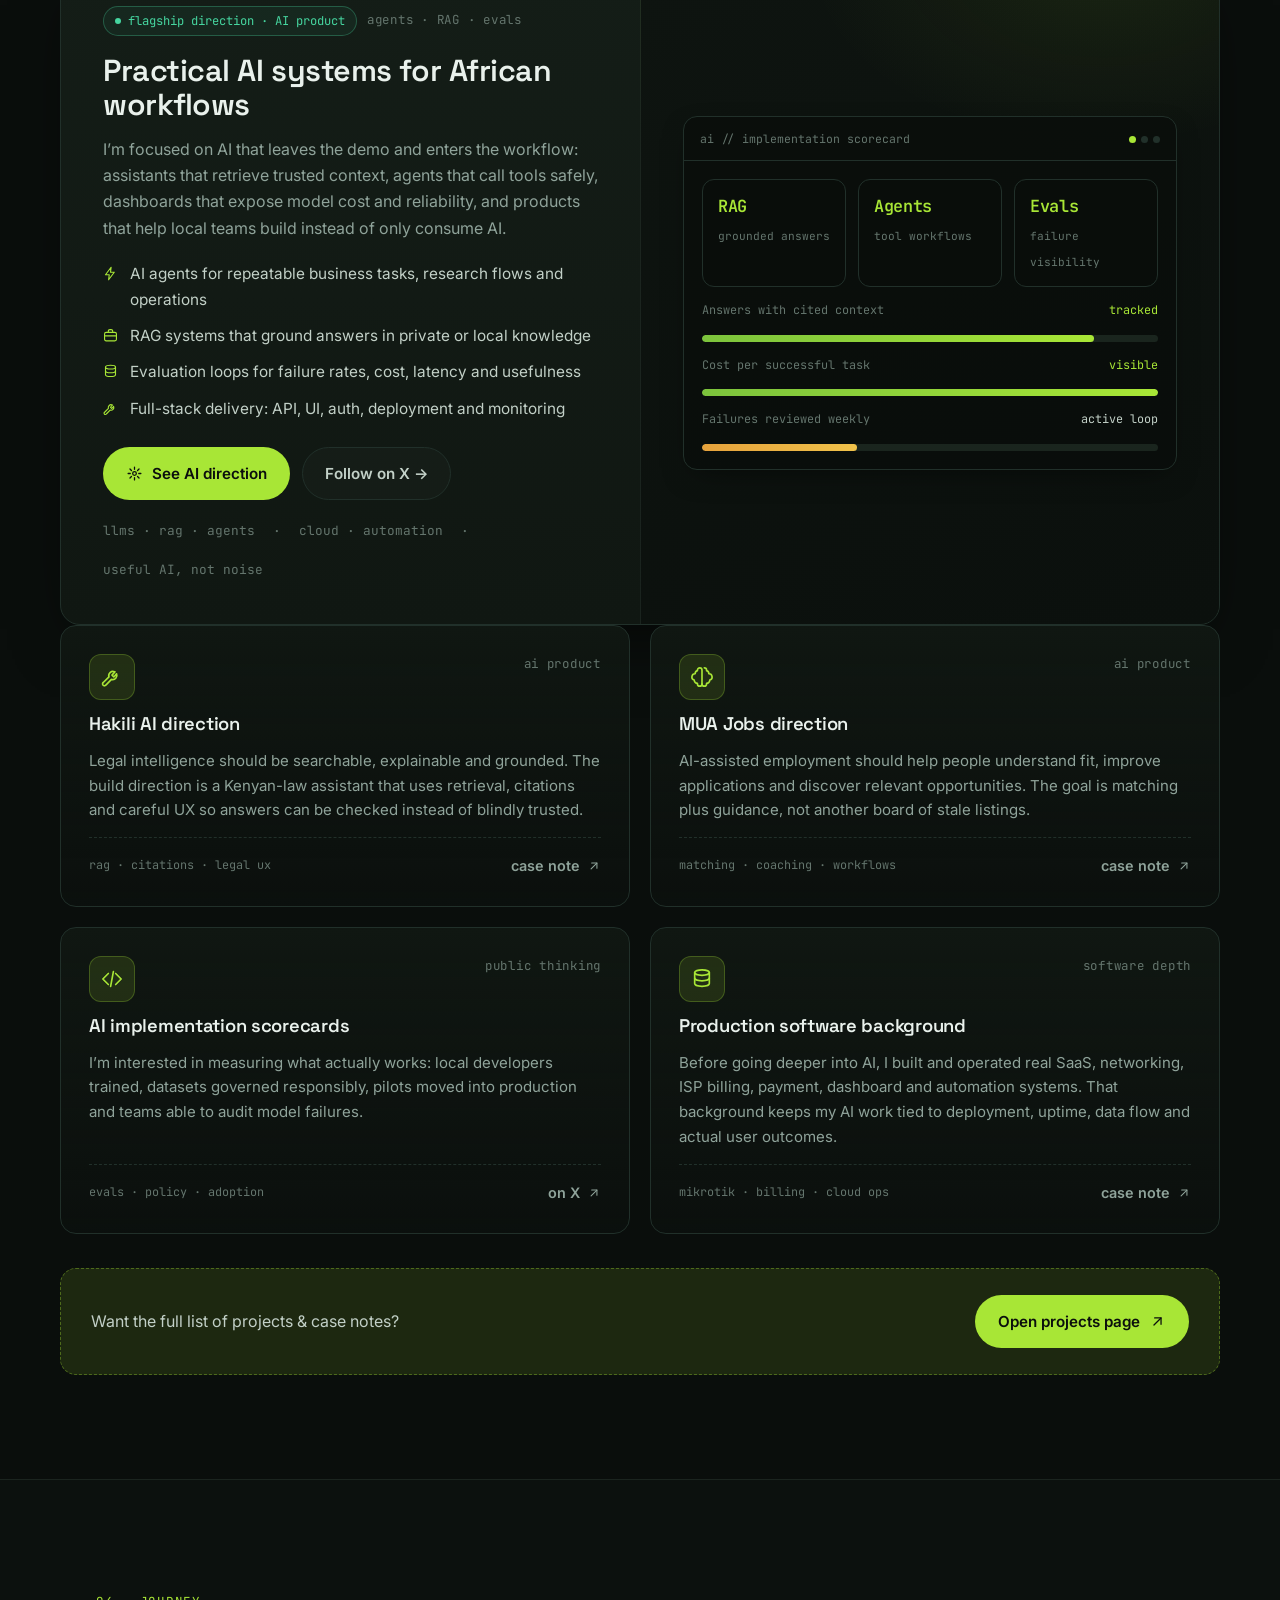
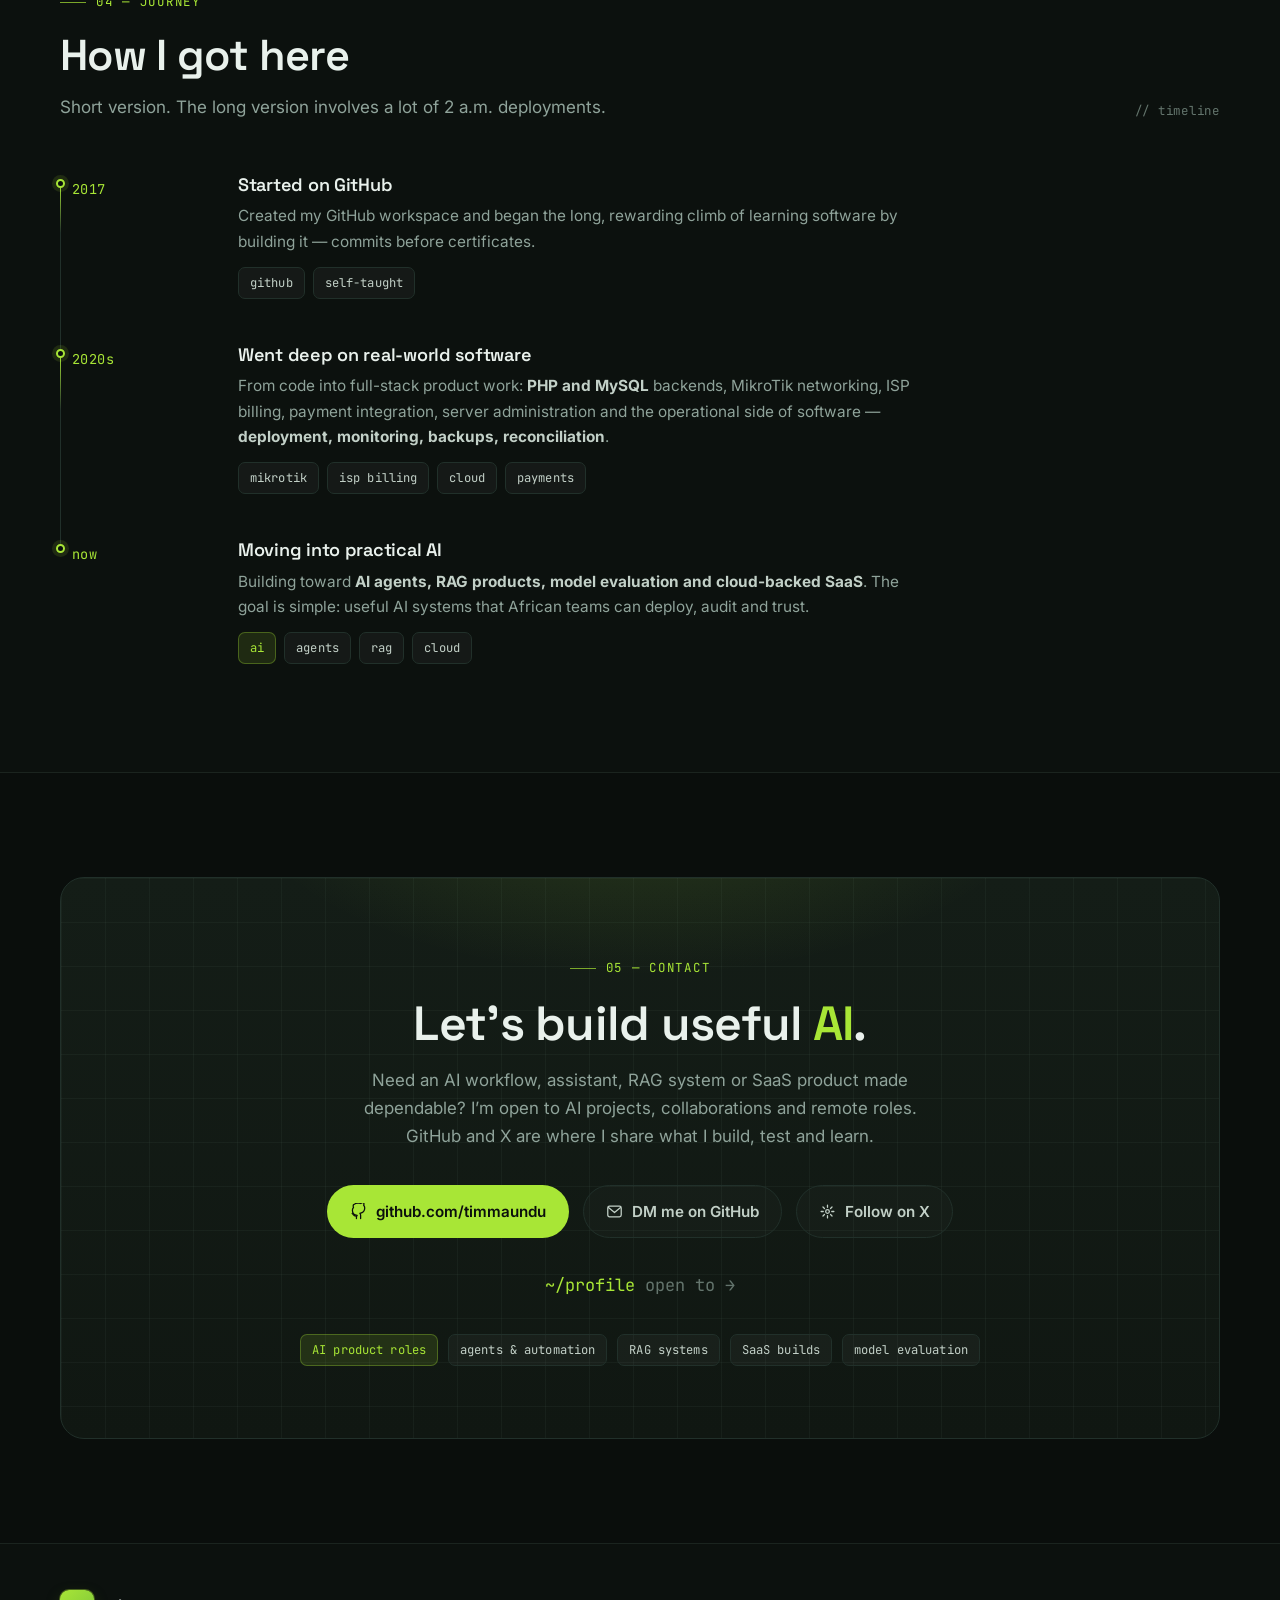
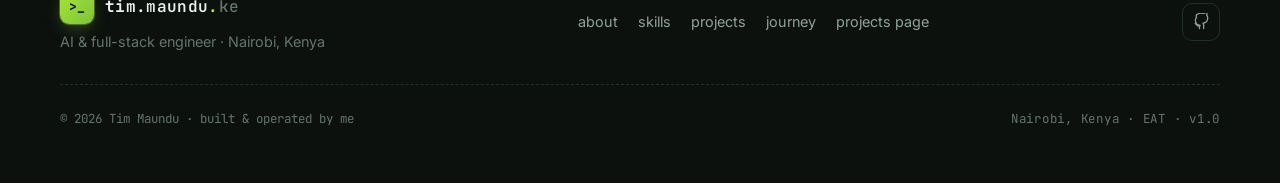
==== commit 28ab107b: "docs: add networking and cloud skills" ====
--- a/index.html
+++ b/index.html
@@ -4,7 +4,7 @@
   <meta charset="UTF-8">
   <meta name="viewport" content="width=device-width, initial-scale=1.0">
   <title>Tim Maundu — AI & Full-Stack Engineer · Kenya</title>
-  <meta name="description" content="Tim Maundu builds practical AI systems from Kenya: agents, RAG workflows, SaaS products, cloud automation and full-stack software that moves from demo to production.">
+  <meta name="description" content="Tim Maundu builds practical AI systems from Kenya: agents, RAG workflows, networking, MikroTik, ISP billing, cloud computing and full-stack software that moves from demo to production.">
   <meta name="author" content="Tim Maundu">
   <meta name="theme-color" content="#0a0e0c">
 
@@ -12,12 +12,12 @@
   <meta property="og:type" content="website">
   <meta property="og:site_name" content="Tim Maundu">
   <meta property="og:title" content="Tim Maundu — AI & Full-Stack Engineer">
-  <meta property="og:description" content="Practical AI systems, agents, RAG workflows, SaaS products and cloud automation built from Kenya.">
+  <meta property="og:description" content="Practical AI systems, agents, RAG workflows, networking, MikroTik, ISP billing and cloud computing built from Kenya.">
   <meta property="og:url" content="https://timmaundu.github.io/">
   <meta property="og:image" content="https://timmaundu.github.io/assets/og-image.png">
   <meta name="twitter:card" content="summary_large_image">
   <meta name="twitter:title" content="Tim Maundu — AI & Full-Stack Engineer">
-  <meta name="twitter:description" content="Practical AI systems, agents, RAG workflows, SaaS products and cloud automation built from Kenya.">
+  <meta name="twitter:description" content="Practical AI systems, agents, RAG workflows, networking, MikroTik, ISP billing and cloud computing built from Kenya.">
   <meta name="twitter:image" content="https://timmaundu.github.io/assets/og-image.png">
   <link rel="canonical" href="https://timmaundu.github.io/">
 
@@ -89,7 +89,7 @@
 
         <p class="intro">
           AI &amp; full-stack engineer in <strong>Kenya</strong> — building agents, RAG
-          workflows, cloud-backed SaaS products and automation that can survive
+          workflows, networking systems, ISP billing, cloud-backed SaaS products and automation that can survive
           real users. I care about practical AI: clear use cases, measured reliability,
           model costs, local data and systems that make it into production.
         </p>
@@ -124,8 +124,8 @@
             <div class="t-line tbl">
               <div><span class="c">name</span><span class="t-out">Tim Maundu</span></div>
               <div><span class="c">role</span><span class="t-out">AI &amp; full-stack engineer</span></div>
-              <div><span class="c">stack</span><span class="t-out">LLMs · RAG · agents · SaaS · cloud</span></div>
-              <div><span class="c">focus</span><span class="t-out">useful AI · evaluation · automation</span></div>
+              <div><span class="c">stack</span><span class="t-out">LLMs · RAG · MikroTik · ISP billing · cloud</span></div>
+              <div><span class="c">focus</span><span class="t-out">useful AI · networking · automation</span></div>
               <div><span class="c">based</span><span class="t-out">Kenya, East Africa (EAT)</span></div>
             </div>
             <div class="t-line">&nbsp;</div>
@@ -151,8 +151,8 @@
   <!-- ============ MARQUEE ============ -->
   <div class="marquee" aria-hidden="true">
     <div class="marquee-track">
-      <span>AI Agents</span><span>RAG</span><span>LLM APIs</span><span>Model Economics</span><span>Evaluation</span><span>Automation</span><span>SaaS Products</span><span>Cloud</span><span>Python</span><span>JavaScript</span><span>APIs</span><span>Data Workflows</span>
-      <span>AI Agents</span><span>RAG</span><span>LLM APIs</span><span>Model Economics</span><span>Evaluation</span><span>Automation</span><span>SaaS Products</span><span>Cloud</span><span>Python</span><span>JavaScript</span><span>APIs</span><span>Data Workflows</span>
+      <span>AI Agents</span><span>RAG</span><span>LLM APIs</span><span>Networking</span><span>MikroTik</span><span>ISP Billing</span><span>Model Economics</span><span>Automation</span><span>SaaS Products</span><span>Cloud</span><span>Python</span><span>APIs</span>
+      <span>AI Agents</span><span>RAG</span><span>LLM APIs</span><span>Networking</span><span>MikroTik</span><span>ISP Billing</span><span>Model Economics</span><span>Automation</span><span>SaaS Products</span><span>Cloud</span><span>Python</span><span>APIs</span>
     </div>
   </div>
 
@@ -174,14 +174,14 @@
             I&rsquo;m an <strong>AI-focused full-stack engineer from Kenya</strong> building
             practical systems around agents, retrieval, automation and SaaS workflows.
             I like the part where AI meets real constraints: local data, cost, latency,
-            trust, operations and users who need answers they can act on.
+            trust, networking, billing operations and users who need answers they can act on.
           </p>
           <p>
             My current direction is <strong>useful AI, not noise</strong>: agents that
             complete business tasks, RAG systems that cite grounded context, model
             choices that respect budgets and evaluation loops that show what is working.
             The software background still matters because AI products need backends,
-            dashboards, queues, integrations and deployment discipline.
+            dashboards, queues, integrations, routers, cloud computing and deployment discipline.
           </p>
           <blockquote class="blockquote">
             “Africa should not only consume AI. We should build, test and deploy it.”
@@ -202,6 +202,7 @@
               <li><span class="k">product</span><span class="v">SaaS · automation · dashboards</span></li>
               <li><span class="k">data</span><span class="v">retrieval · grounding · evaluation</span></li>
               <li><span class="k">stack</span><span class="v">Python · JavaScript · PHP · MySQL</span></li>
+              <li><span class="k">network</span><span class="v">MikroTik · ISP billing · hotspot/PPPoE</span></li>
               <li><span class="k">infra</span><span class="v">cloud · Linux · Docker · Nginx</span></li>
               <li><span class="k">currently</span><span class="v">AI products · model economics</span></li>
             </ul>
@@ -282,11 +283,11 @@
         <div class="skill-card reveal">
           <div class="sc-head">
             <span class="sc-ico"><svg><use href="assets/icons.svg#i-spark"/></svg></span>
-            <h3>Africa-ready software</h3>
+            <h3>Networking &amp; ISP systems</h3>
             <span class="sc-num">/06</span>
           </div>
           <div class="tag-row">
-            <span class="tag">Local context</span><span class="tag">Mobile-first</span><span class="tag">Reliable UX</span><span class="tag">SaaS ops</span><span class="tag">Clear metrics</span>
+            <span class="tag solid">MikroTik</span><span class="tag">ISP billing</span><span class="tag">Hotspot</span><span class="tag">PPPoE</span><span class="tag">Tenant ops</span>
           </div>
         </div>
       </div>
@@ -429,12 +430,12 @@
           </div>
           <h3>Production software background</h3>
           <p class="desc">
-            Before going deeper into AI, I built and operated real SaaS, payment,
-            dashboard and automation systems. That background keeps my AI work tied
+            Before going deeper into AI, I built and operated real SaaS, networking,
+            ISP billing, payment, dashboard and automation systems. That background keeps my AI work tied
             to deployment, uptime, data flow and actual user outcomes.
           </p>
           <div class="card-footer">
-            <span class="stat">apis · databases · cloud ops</span>
+            <span class="stat">mikrotik · billing · cloud ops</span>
             <a class="card-link" href="projects.html#software-depth">case note <svg><use href="assets/icons.svg#i-arrow"/></svg></a>
           </div>
         </div>
@@ -479,10 +480,10 @@
               <h3>Went deep on real-world software</h3>
               <p>
                 From code into full-stack product work: <b>PHP and MySQL</b> backends,
-                payment integration, server administration and the operational side
+                MikroTik networking, ISP billing, payment integration, server administration and the operational side
                 of software — <b>deployment, monitoring, backups, reconciliation</b>.
               </p>
-              <div class="j-tags"><span class="tag">php</span><span class="tag">mysql</span><span class="tag">linux</span><span class="tag">payments</span></div>
+              <div class="j-tags"><span class="tag">mikrotik</span><span class="tag">isp billing</span><span class="tag">cloud</span><span class="tag">payments</span></div>
             </div>
           </div>
 
